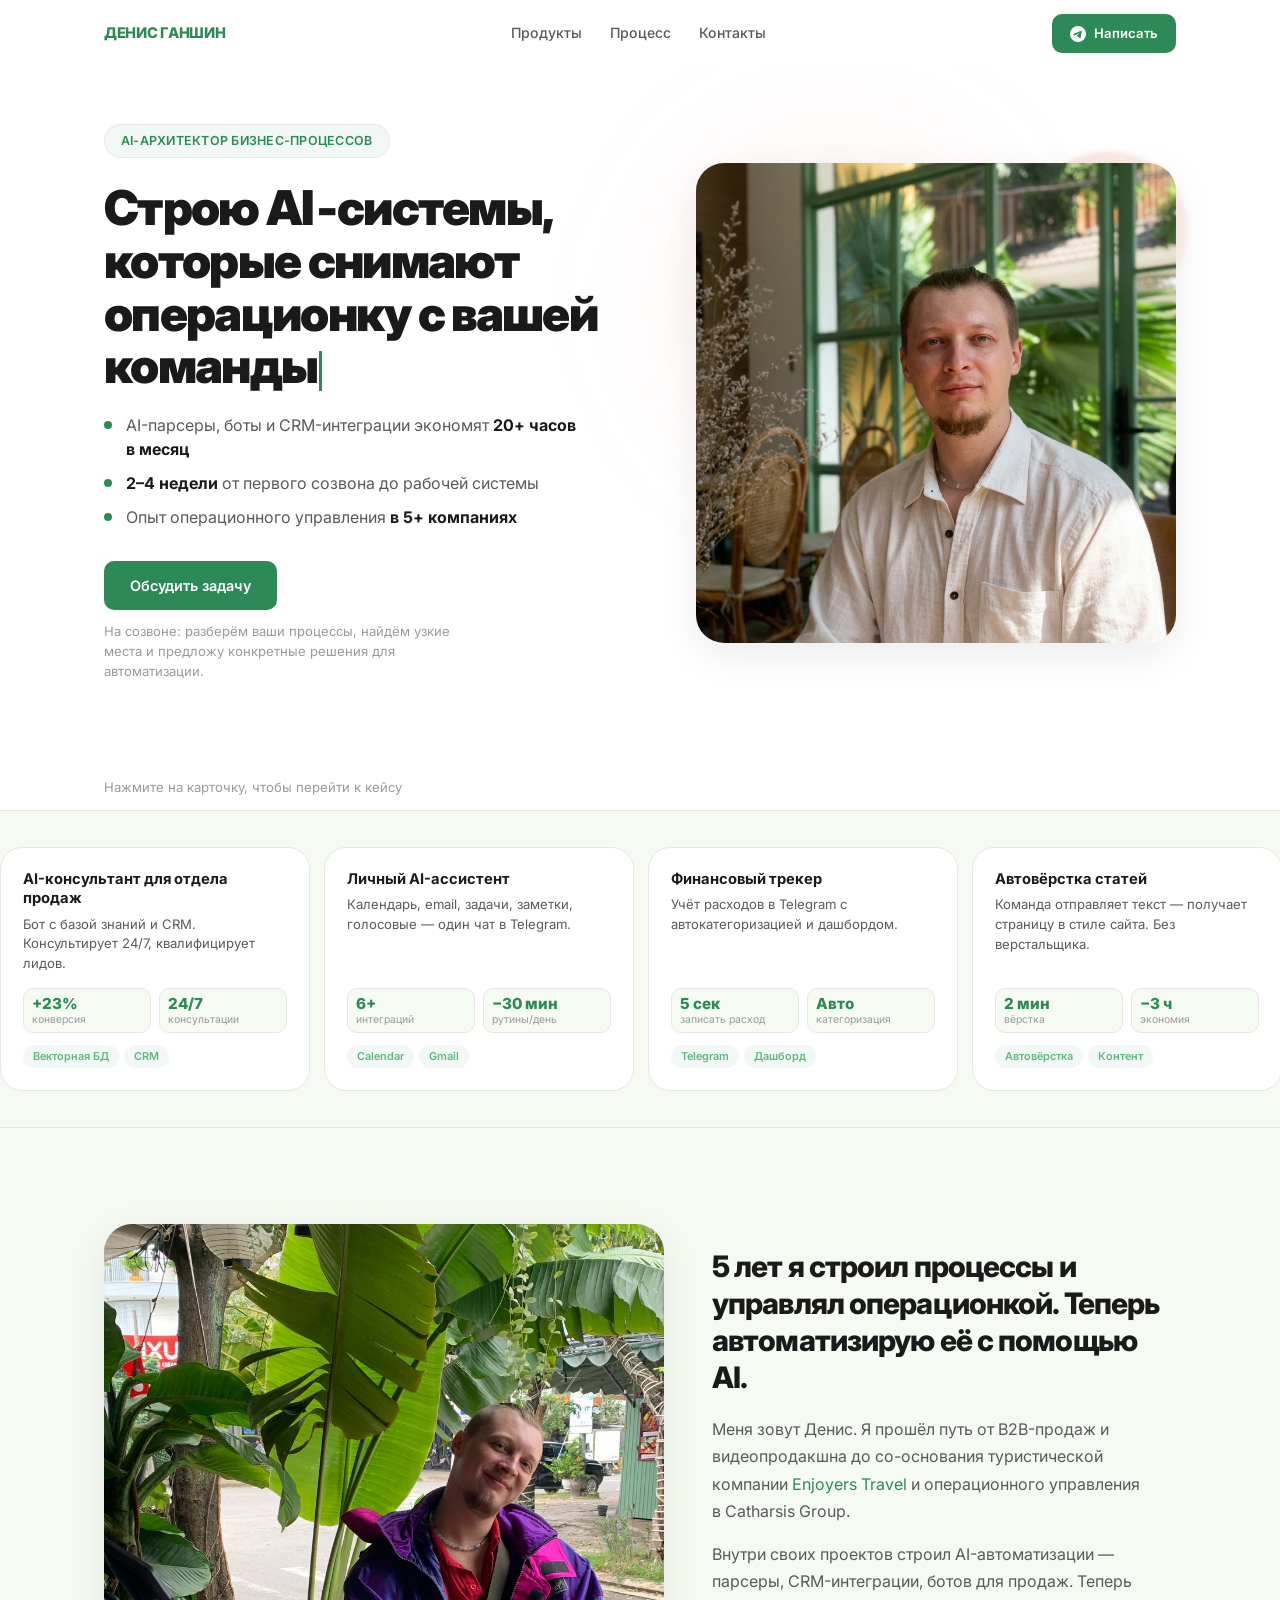
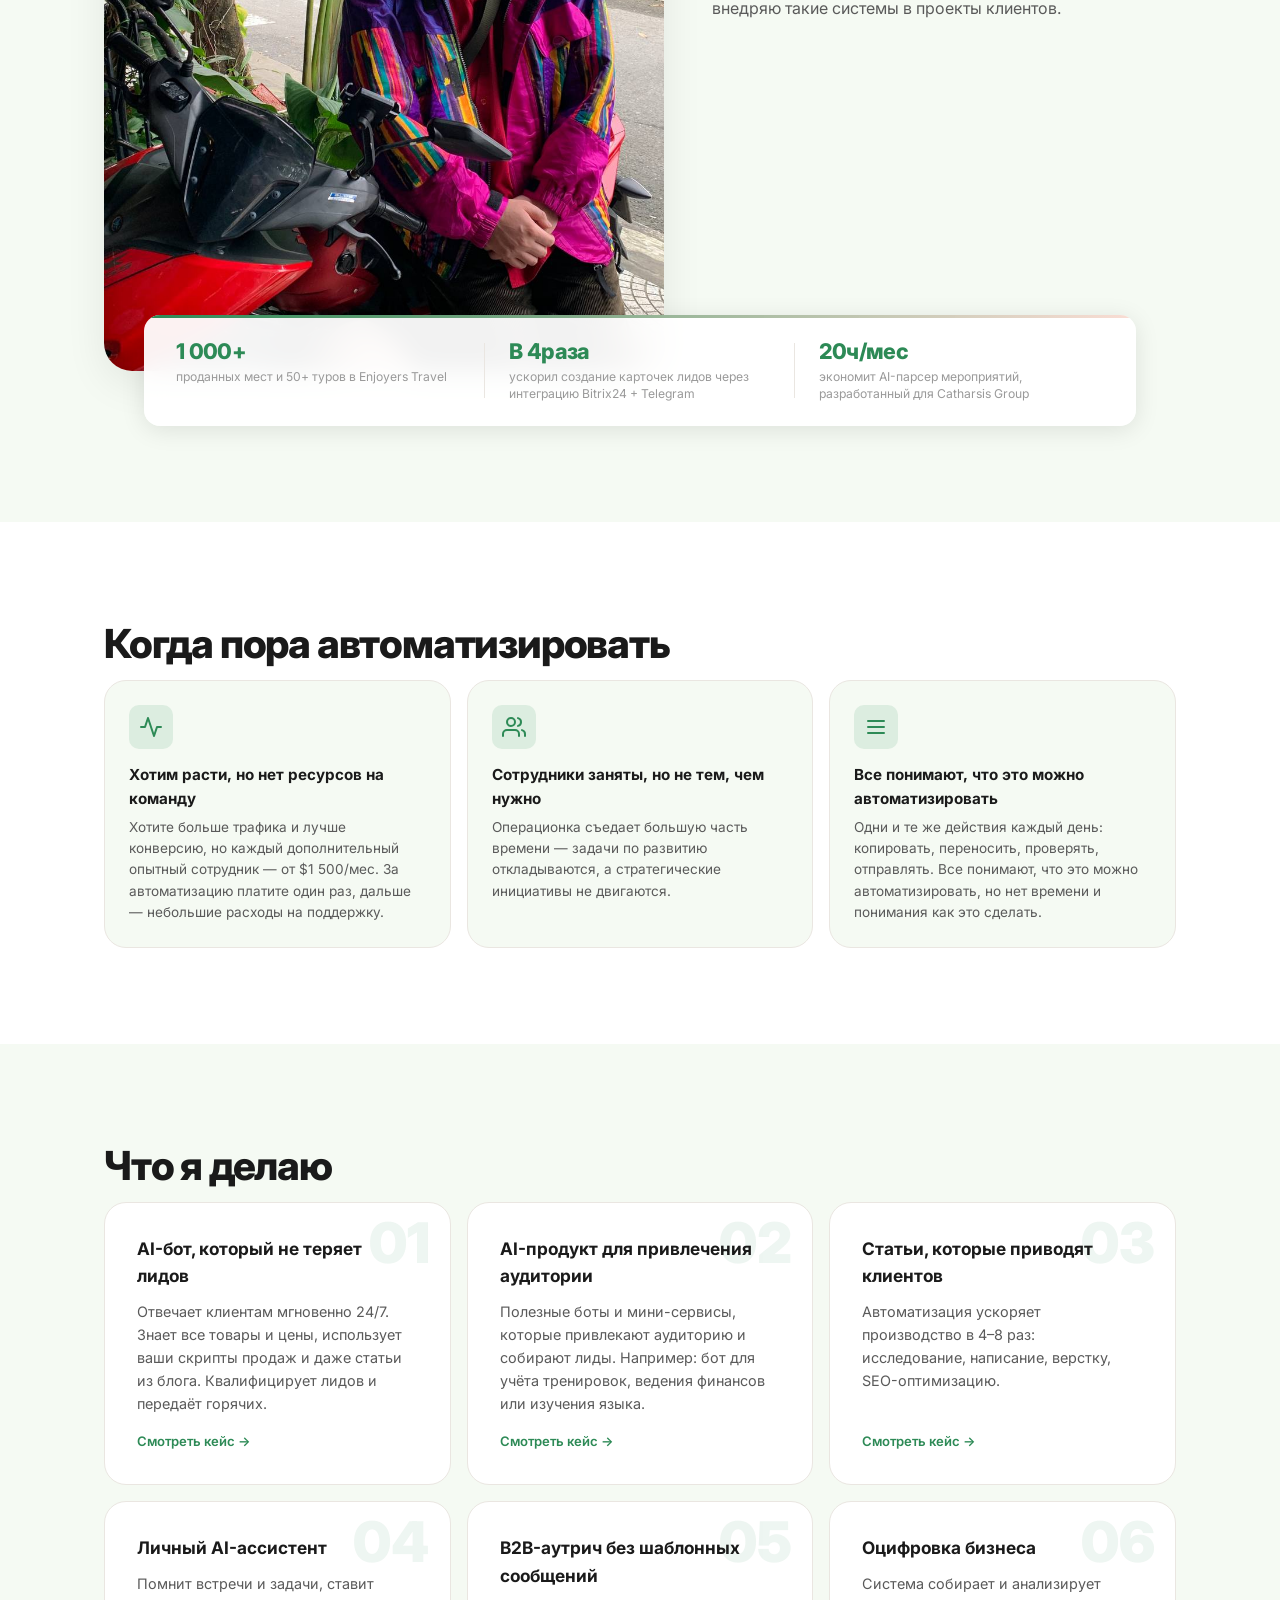
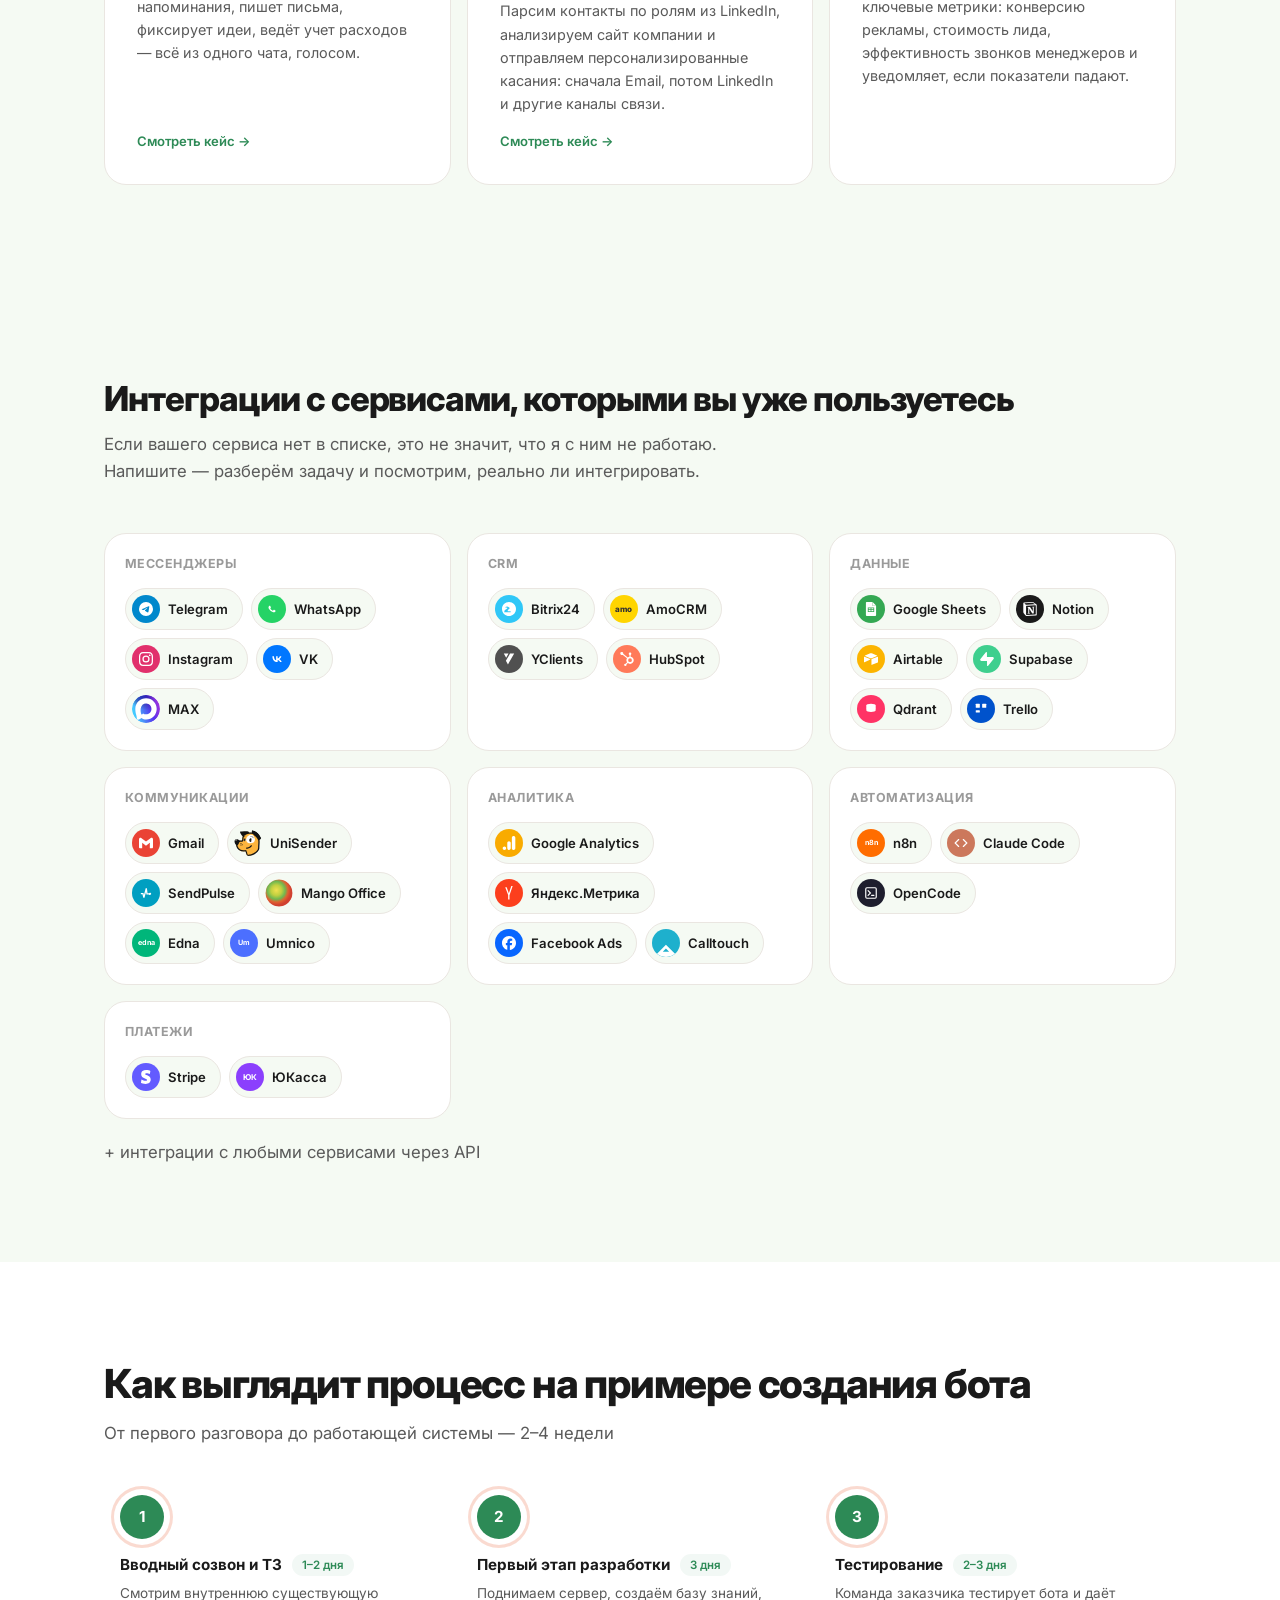
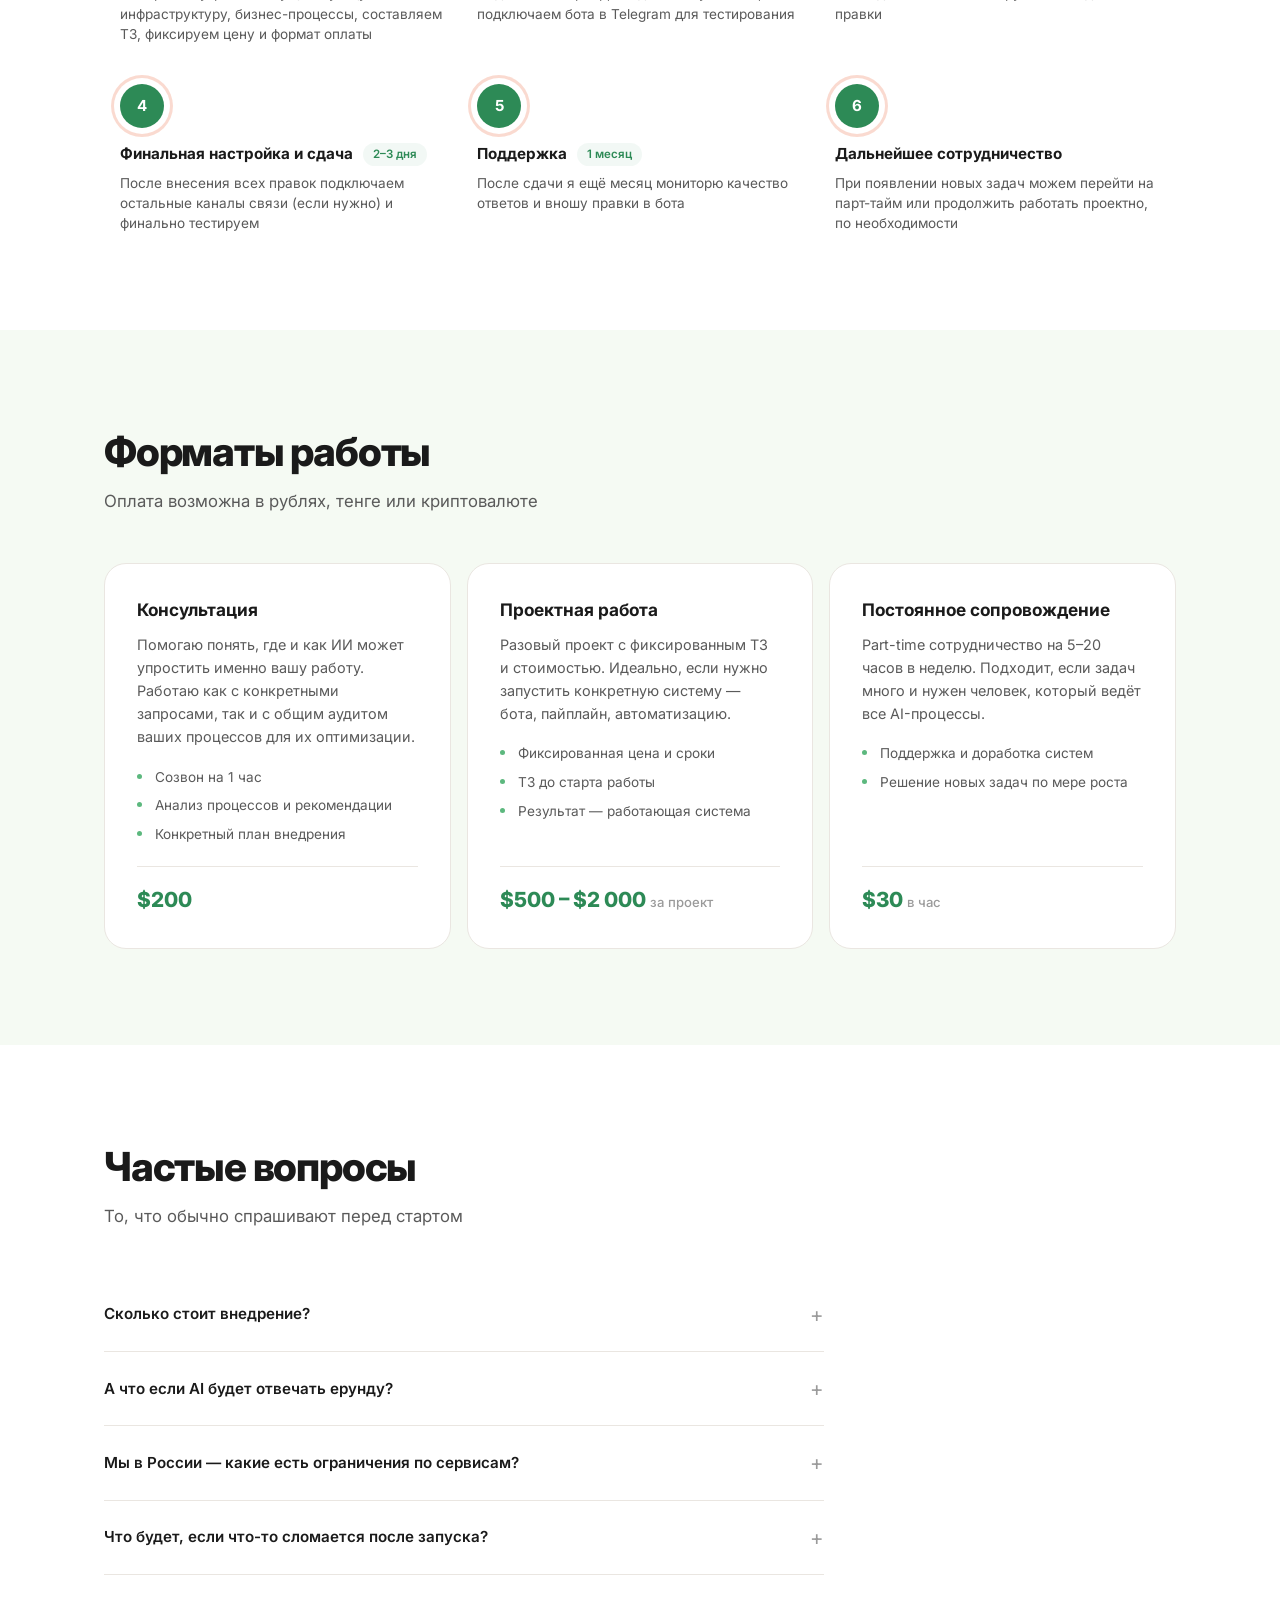
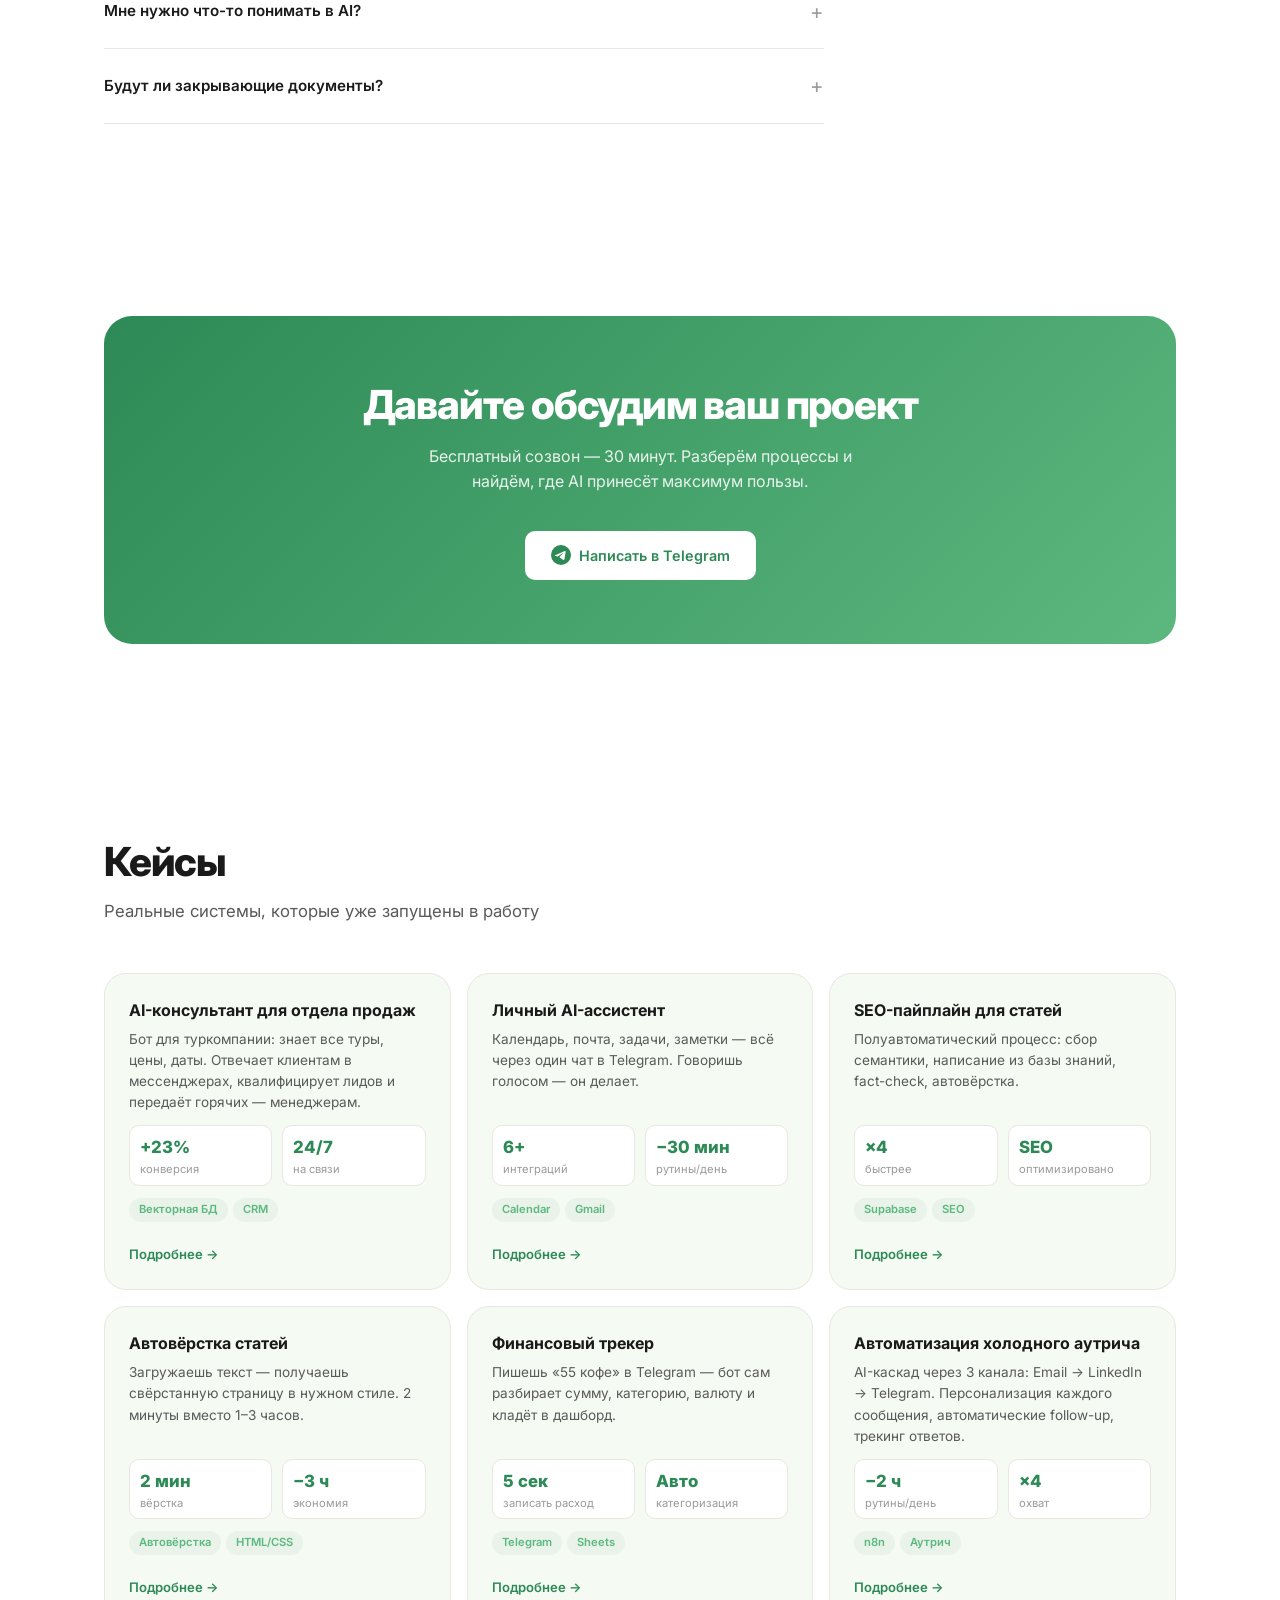
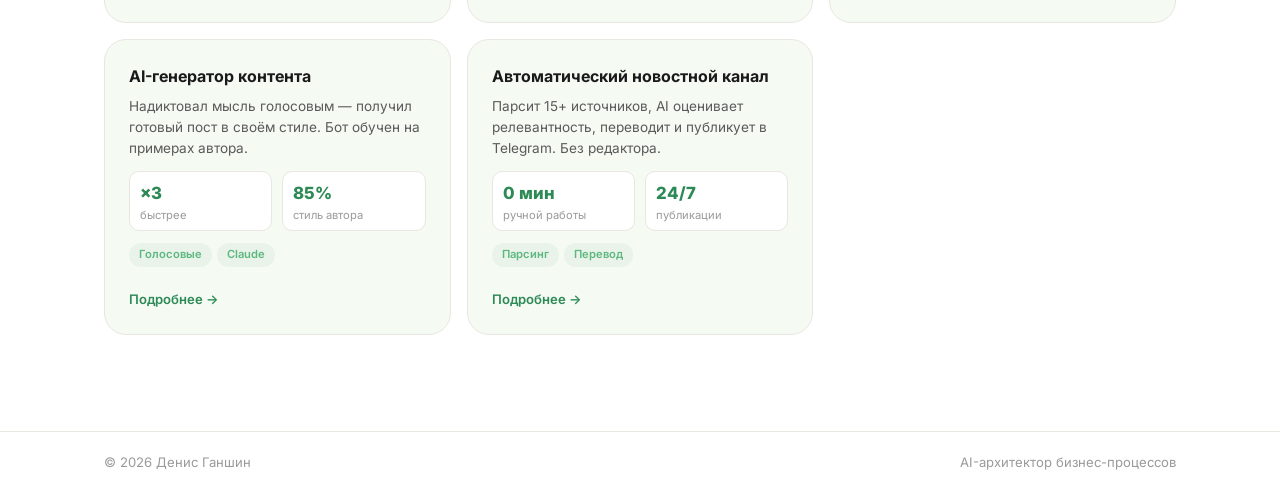
==== index.html @ dda6acea "Add files via upload" ====
<!DOCTYPE html>
<html lang="ru">
<head>
  <meta charset="UTF-8">
  <meta name="viewport" content="width=device-width, initial-scale=1.0">
  <title>Денис Ганшин — AI-архитектор бизнес-процессов</title>
  <meta name="description" content="Автоматизирую операционные процессы с помощью AI: боты, парсеры, CRM-интеграции. Экономлю команде 20+ часов в месяц.">
  <meta property="og:title" content="Денис Ганшин — AI-архитектор бизнес-процессов">
  <meta property="og:description" content="Автоматизирую операционные процессы с помощью AI: боты, парсеры, CRM-интеграции.">
  <meta property="og:type" content="website">
  <meta property="og:locale" content="ru_RU">
  <link rel="preconnect" href="https://fonts.googleapis.com">
  <link rel="preconnect" href="https://fonts.gstatic.com" crossorigin>
  <link href="https://fonts.googleapis.com/css2?family=Inter:wght@400;500;600;700;800;900&display=swap" rel="stylesheet">
  <link rel="stylesheet" href="styles.css">
  <style>
    :root {
      --bg-warm: #f5faf3;
      --accent: #2d8a56;
      --accent-hover: #24704a;
      --accent-soft: #5cb87e;
      --accent-bg: rgba(45, 138, 86, 0.06);
      --accent-bg-strong: rgba(45, 138, 86, 0.12);
      --border-hover: rgba(45, 138, 86, 0.25);
    }
    .btn:hover { box-shadow: 0 6px 24px rgba(45, 138, 86, 0.28); }
    .btn--ghost:hover { border-color: var(--accent); color: var(--accent); background: var(--accent-bg); box-shadow: none; }
    .contacts__card { background: linear-gradient(135deg, #2d8a56, #5cb87e); }
  </style>
</head>
<body>

  <!-- Header -->
  <header class="header" id="header">
    <div class="container header__inner">
      <a href="#" class="header__logo">Денис Ганшин</a>
      <nav class="header__nav" id="nav">
        <a href="#services" class="header__link">Продукты</a>
        <a href="#process" class="header__link">Процесс</a>
        <a href="#contacts" class="header__link">Контакты</a>
      </nav>
      <a href="https://t.me/Vachos" class="btn btn--small header__cta" target="_blank" rel="noopener">
        <svg width="16" height="16" viewBox="0 0 24 24" fill="currentColor"><path d="M11.944 0A12 12 0 0 0 0 12a12 12 0 0 0 12 12 12 12 0 0 0 12-12A12 12 0 0 0 12 0a12 12 0 0 0-.056 0zm4.962 7.224c.1-.002.321.023.465.14a.506.506 0 0 1 .171.325c.016.093.036.306.02.472-.18 1.898-.962 6.502-1.36 8.627-.168.9-.499 1.201-.82 1.23-.696.065-1.225-.46-1.9-.902-1.056-.693-1.653-1.124-2.678-1.8-1.185-.78-.417-1.21.258-1.91.177-.184 3.247-2.977 3.307-3.23.007-.032.014-.15-.056-.212s-.174-.041-.249-.024c-.106.024-1.793 1.14-5.061 3.345-.479.33-.913.49-1.302.48-.428-.008-1.252-.241-1.865-.44-.752-.245-1.349-.374-1.297-.789.027-.216.325-.437.893-.663 3.498-1.524 5.83-2.529 6.998-3.014 3.332-1.386 4.025-1.627 4.476-1.635z"/></svg>
        Написать
      </a>
      <button class="burger" id="burger" aria-label="Открыть меню">
        <span></span><span></span><span></span>
      </button>
    </div>
  </header>

  <main>

    <!-- Hero -->
    <section class="hero" id="hero">
      <div class="container hero__grid">
        <div class="hero__content">
          <div class="hero__badge fade-up">AI-архитектор бизнес-процессов</div>
          <h1 class="hero__title fade-up">Строю AI&#8209;системы, которые снимают операционку с&nbsp;вашей команды</h1>
          <ul class="hero__bullets fade-up">
            <li>AI-парсеры, боты и CRM-интеграции экономят <strong>20+ часов в&nbsp;месяц</strong></li>
            <li><strong>2–4 недели</strong> от первого созвона до рабочей системы</li>
            <li>Опыт операционного управления <strong>в 5+ компаниях</strong></li>
          </ul>
          <div class="hero__actions fade-up">
            <a href="#contacts" class="btn">Обсудить задачу</a>
          </div>
          <p class="hero__call-info fade-up">На созвоне: разберём ваши процессы, найдём узкие места и предложу конкретные решения для автоматизации.</p>
        </div>
        <div class="hero__visual fade-up">
          <div class="hero__blob"></div>
          <div class="hero__photo-wrapper">
            <img src="img/denis/photo-hero.png" alt="Денис Ганшин" width="420" height="420">
            <div class="hero__photo-decor"></div>
          </div>
        </div>
      </div>
    </section>

    <!-- Cases Carousel -->
    <div class="container carousel__hint-wrap">
      <p class="carousel__hint">Нажмите на карточку, чтобы перейти к кейсу</p>
    </div>
    <section class="carousel" id="cases" aria-label="Обзор проектов">
      <div class="carousel__track">
        <div class="carousel__items">
          <a href="cases/sales-bot.html" class="ccard">
            <h3 class="ccard__title">AI-консультант для отдела продаж</h3>
            <p class="ccard__desc">Бот с базой знаний и CRM. Консультирует 24/7, квалифицирует лидов.</p>
            <div class="ccard__metrics"><div class="ccard__metric"><span class="ccard__val">+23%</span><span class="ccard__label">конверсия</span></div><div class="ccard__metric"><span class="ccard__val">24/7</span><span class="ccard__label">консультации</span></div></div>
            <div class="ccard__tags"><span>Векторная БД</span><span>CRM</span></div>
          </a>
          <a href="cases/personal-assistant.html" class="ccard">
            <h3 class="ccard__title">Личный AI-ассистент</h3>
            <p class="ccard__desc">Календарь, email, задачи, заметки, голосовые — один чат в Telegram.</p>
            <div class="ccard__metrics"><div class="ccard__metric"><span class="ccard__val">6+</span><span class="ccard__label">интеграций</span></div><div class="ccard__metric"><span class="ccard__val">−30 мин</span><span class="ccard__label">рутины/день</span></div></div>
            <div class="ccard__tags"><span>Calendar</span><span>Gmail</span></div>
          </a>
          <a href="cases/finance-tracker.html" class="ccard">
            <h3 class="ccard__title">Финансовый трекер</h3>
            <p class="ccard__desc">Учёт расходов в Telegram с автокатегоризацией и дашбордом.</p>
            <div class="ccard__metrics"><div class="ccard__metric"><span class="ccard__val">5 сек</span><span class="ccard__label">записать расход</span></div><div class="ccard__metric"><span class="ccard__val">Авто</span><span class="ccard__label">категоризация</span></div></div>
            <div class="ccard__tags"><span>Telegram</span><span>Дашборд</span></div>
          </a>
          <a href="cases/auto-layout.html" class="ccard">
            <h3 class="ccard__title">Автовёрстка статей</h3>
            <p class="ccard__desc">Команда отправляет текст — получает страницу в стиле сайта. Без верстальщика.</p>
            <div class="ccard__metrics"><div class="ccard__metric"><span class="ccard__val">2 мин</span><span class="ccard__label">вёрстка</span></div><div class="ccard__metric"><span class="ccard__val">−3 ч</span><span class="ccard__label">экономия</span></div></div>
            <div class="ccard__tags"><span>Автовёрстка</span><span>Контент</span></div>
          </a>
          <a href="cases/seo-pipeline.html" class="ccard">
            <h3 class="ccard__title">SEO-пайплайн для статей</h3>
            <p class="ccard__desc">Полуавтоматический пайплайн: анализ выдачи, ТЗ, генерация из базы знаний.</p>
            <div class="ccard__metrics"><div class="ccard__metric"><span class="ccard__val">×4</span><span class="ccard__label">скорость</span></div><div class="ccard__metric"><span class="ccard__val">SEO</span><span class="ccard__label">в топ выдачи</span></div></div>
            <div class="ccard__tags"><span>Supabase</span><span>RAG</span></div>
          </a>
          <a href="cases/cold-outreach.html" class="ccard">
            <h3 class="ccard__title">Автоматизация холодного аутрича</h3>
            <p class="ccard__desc">AI-каскад: Email → LinkedIn → Telegram. Персонализация, follow-up, трекинг — автоматически.</p>
            <div class="ccard__metrics"><div class="ccard__metric"><span class="ccard__val">−2 ч</span><span class="ccard__label">рутины/день</span></div><div class="ccard__metric"><span class="ccard__val">×4</span><span class="ccard__label">охват</span></div></div>
            <div class="ccard__tags"><span>n8n</span><span>Аутрич</span></div>
          </a>
          <a href="cases/content-generator.html" class="ccard">
            <h3 class="ccard__title">AI-генератор контента для соцсетей</h3>
            <p class="ccard__desc">Голосовое сообщение → готовый пост в Telegram в стиле автора.</p>
            <div class="ccard__metrics"><div class="ccard__metric"><span class="ccard__val">×3</span><span class="ccard__label">быстрее</span></div><div class="ccard__metric"><span class="ccard__val">85%</span><span class="ccard__label">стиль автора</span></div></div>
            <div class="ccard__tags"><span>Голосовые</span><span>Claude</span></div>
          </a>
          <a href="cases/news-channel.html" class="ccard">
            <h3 class="ccard__title">Автоматический новостной канал</h3>
            <p class="ccard__desc">Парсинг, оценка релевантности, перевод, автопубликация.</p>
            <div class="ccard__metrics"><div class="ccard__metric"><span class="ccard__val">0 мин</span><span class="ccard__label">ручной работы</span></div><div class="ccard__metric"><span class="ccard__val">24/7</span><span class="ccard__label">публикации</span></div></div>
            <div class="ccard__tags"><span>Перевод</span><span>Авто</span></div>
          </a>
        </div>
        <!-- Duplicate for seamless loop -->
        <div class="carousel__items" aria-hidden="true">
          <a href="cases/sales-bot.html" class="ccard">
            <h3 class="ccard__title">AI-консультант для отдела продаж</h3>
            <p class="ccard__desc">Бот с базой знаний и CRM. Консультирует 24/7, квалифицирует лидов.</p>
            <div class="ccard__metrics"><div class="ccard__metric"><span class="ccard__val">+23%</span><span class="ccard__label">конверсия</span></div><div class="ccard__metric"><span class="ccard__val">24/7</span><span class="ccard__label">консультации</span></div></div>
            <div class="ccard__tags"><span>Векторная БД</span><span>CRM</span></div>
          </a>
          <a href="cases/personal-assistant.html" class="ccard">
            <h3 class="ccard__title">Личный AI-ассистент</h3>
            <p class="ccard__desc">Календарь, email, задачи, заметки, голосовые — один чат в Telegram.</p>
            <div class="ccard__metrics"><div class="ccard__metric"><span class="ccard__val">6+</span><span class="ccard__label">интеграций</span></div><div class="ccard__metric"><span class="ccard__val">−30 мин</span><span class="ccard__label">рутины/день</span></div></div>
            <div class="ccard__tags"><span>Calendar</span><span>Gmail</span></div>
          </a>
          <a href="cases/finance-tracker.html" class="ccard">
            <h3 class="ccard__title">Финансовый трекер</h3>
            <p class="ccard__desc">Учёт расходов в Telegram с автокатегоризацией и дашбордом.</p>
            <div class="ccard__metrics"><div class="ccard__metric"><span class="ccard__val">5 сек</span><span class="ccard__label">записать расход</span></div><div class="ccard__metric"><span class="ccard__val">Авто</span><span class="ccard__label">категоризация</span></div></div>
            <div class="ccard__tags"><span>Telegram</span><span>Дашборд</span></div>
          </a>
          <a href="cases/auto-layout.html" class="ccard">
            <h3 class="ccard__title">Автовёрстка статей</h3>
            <p class="ccard__desc">Команда отправляет текст — получает страницу в стиле сайта. Без верстальщика.</p>
            <div class="ccard__metrics"><div class="ccard__metric"><span class="ccard__val">2 мин</span><span class="ccard__label">вёрстка</span></div><div class="ccard__metric"><span class="ccard__val">−3 ч</span><span class="ccard__label">экономия</span></div></div>
            <div class="ccard__tags"><span>Автовёрстка</span><span>Контент</span></div>
          </a>
          <a href="cases/seo-pipeline.html" class="ccard">
            <h3 class="ccard__title">SEO-пайплайн для статей</h3>
            <p class="ccard__desc">Полуавтоматический пайплайн: анализ выдачи, ТЗ, генерация из базы знаний.</p>
            <div class="ccard__metrics"><div class="ccard__metric"><span class="ccard__val">×4</span><span class="ccard__label">скорость</span></div><div class="ccard__metric"><span class="ccard__val">SEO</span><span class="ccard__label">в топ выдачи</span></div></div>
            <div class="ccard__tags"><span>Supabase</span><span>RAG</span></div>
          </a>
          <a href="cases/cold-outreach.html" class="ccard">
            <h3 class="ccard__title">Автоматизация холодного аутрича</h3>
            <p class="ccard__desc">AI-каскад: Email → LinkedIn → Telegram. Персонализация, follow-up, трекинг — автоматически.</p>
            <div class="ccard__metrics"><div class="ccard__metric"><span class="ccard__val">−2 ч</span><span class="ccard__label">рутины/день</span></div><div class="ccard__metric"><span class="ccard__val">×4</span><span class="ccard__label">охват</span></div></div>
            <div class="ccard__tags"><span>n8n</span><span>Аутрич</span></div>
          </a>
          <a href="cases/content-generator.html" class="ccard">
            <h3 class="ccard__title">AI-генератор контента для соцсетей</h3>
            <p class="ccard__desc">Голосовое сообщение → готовый пост в Telegram в стиле автора.</p>
            <div class="ccard__metrics"><div class="ccard__metric"><span class="ccard__val">×3</span><span class="ccard__label">быстрее</span></div><div class="ccard__metric"><span class="ccard__val">85%</span><span class="ccard__label">стиль автора</span></div></div>
            <div class="ccard__tags"><span>Голосовые</span><span>Claude</span></div>
          </a>
          <a href="cases/news-channel.html" class="ccard">
            <h3 class="ccard__title">Автоматический новостной канал</h3>
            <p class="ccard__desc">Парсинг, оценка релевантности, перевод, автопубликация.</p>
            <div class="ccard__metrics"><div class="ccard__metric"><span class="ccard__val">0 мин</span><span class="ccard__label">ручной работы</span></div><div class="ccard__metric"><span class="ccard__val">24/7</span><span class="ccard__label">публикации</span></div></div>
            <div class="ccard__tags"><span>Перевод</span><span>Авто</span></div>
          </a>
        </div>
      </div>
    </section>

    <!-- About Me -->
    <section class="about" id="about">
      <div class="container">
        <div class="about__grid fade-up">
          <div class="about__photo">
            <img src="img/denis/photo-about.jpg" alt="Денис Ганшин" width="400" height="400">
          </div>
          <div class="about__text">
            <h2 class="section-title" style="margin-bottom:20px; font-size:1.85rem; line-height:1.25">5 лет я строил процессы и управлял операционкой. Теперь автоматизирую её с&nbsp;помощью AI.</h2>
            <p>Меня зовут Денис. Я прошёл путь от B2B-продаж и видеопродакшна до со-основания туристической компании <a href="https://enjoyers.org/" target="_blank" rel="noopener" style="color:var(--accent)">Enjoyers Travel</a> и операционного управления в&nbsp;Catharsis Group.</p>
            <p>Внутри своих проектов строил AI-автоматизации — парсеры, CRM-интеграции, ботов для продаж. Теперь внедряю такие системы в&nbsp;проекты клиентов.</p>
          </div>
        </div>
        <div class="about__banner fade-up">
          <div class="about__banner-item"><span class="about__banner-num">1 000+</span><span class="about__banner-text">проданных мест и 50+ туров в Enjoyers Travel</span></div>
          <div class="about__banner-item"><span class="about__banner-num">В 4 раза</span><span class="about__banner-text">ускорил создание карточек лидов через интеграцию Bitrix24 + Telegram</span></div>
          <div class="about__banner-item"><span class="about__banner-num">20 ч/мес</span><span class="about__banner-text">экономит AI-парсер мероприятий, разработанный для Catharsis Group</span></div>
        </div>
      </div>
    </section>

    <!-- Problems -->
    <section class="problems" id="problems">
      <div class="container">
        <h2 class="section-title fade-up">Когда пора автоматизировать</h2>
        <div class="problems__grid">
          <div class="card fade-up">
            <div class="card__icon"><svg width="24" height="24" viewBox="0 0 24 24" fill="none" stroke="currentColor" stroke-width="2" stroke-linecap="round" stroke-linejoin="round"><path d="M22 12h-4l-3 9L9 3l-3 9H2"/></svg></div>
            <h3 class="card__title">Хотим расти, но нет ресурсов на команду</h3>
            <p class="card__text">Хотите больше трафика и лучше конверсию, но каждый дополнительный опытный сотрудник — от $1 500/мес. За автоматизацию платите один раз, дальше — небольшие расходы на поддержку.</p>
          </div>
          <div class="card fade-up">
            <div class="card__icon"><svg width="24" height="24" viewBox="0 0 24 24" fill="none" stroke="currentColor" stroke-width="2" stroke-linecap="round" stroke-linejoin="round"><path d="M17 21v-2a4 4 0 0 0-4-4H5a4 4 0 0 0-4 4v2"/><circle cx="9" cy="7" r="4"/><path d="M23 21v-2a4 4 0 0 0-3-3.87"/><path d="M16 3.13a4 4 0 0 1 0 7.75"/></svg></div>
            <h3 class="card__title">Сотрудники заняты, но не тем, чем нужно</h3>
            <p class="card__text">Операционка съедает большую часть времени — задачи по развитию откладываются, а стратегические инициативы не двигаются.</p>
          </div>
          <div class="card fade-up">
            <div class="card__icon"><svg width="24" height="24" viewBox="0 0 24 24" fill="none" stroke="currentColor" stroke-width="2" stroke-linecap="round" stroke-linejoin="round"><path d="M4 12h16M4 6h16M4 18h16"/></svg></div>
            <h3 class="card__title">Все понимают, что это можно автоматизировать</h3>
            <p class="card__text">Одни и те же действия каждый день: копировать, переносить, проверять, отправлять. Все понимают, что это можно автоматизировать, но нет времени и понимания как это сделать.</p>
          </div>
        </div>
      </div>
    </section>

    <!-- Services -->
    <section class="services" id="services">
      <div class="container">
        <h2 class="section-title fade-up">Что я делаю</h2>
        <div class="services__grid">
          <div class="service-card fade-up"><div class="service-card__number">01</div><h3 class="service-card__title">AI-бот, который не теряет лидов</h3><p class="service-card__text">Отвечает клиентам мгновенно 24/7. Знает все товары и цены, использует ваши скрипты продаж и даже статьи из блога. Квалифицирует лидов и передаёт горячих.</p><a href="cases/sales-bot.html" class="service-card__link">Смотреть кейс &rarr;</a></div>
          <div class="service-card fade-up"><div class="service-card__number">02</div><h3 class="service-card__title">AI-продукт для привлечения аудитории</h3><p class="service-card__text">Полезные боты и мини-сервисы, которые привлекают аудиторию и собирают лиды. Например: бот для учёта тренировок, ведения финансов или изучения языка.</p><a href="cases/finance-tracker.html" class="service-card__link">Смотреть кейс &rarr;</a></div>
          <div class="service-card fade-up"><div class="service-card__number">03</div><h3 class="service-card__title">Статьи, которые приводят клиентов</h3><p class="service-card__text">Автоматизация ускоряет производство в&nbsp;4–8&nbsp;раз: исследование, написание, верстку, SEO-оптимизацию.</p><a href="cases/seo-pipeline.html" class="service-card__link">Смотреть кейс &rarr;</a></div>
          <div class="service-card fade-up"><div class="service-card__number">04</div><h3 class="service-card__title">Личный AI-ассистент</h3><p class="service-card__text">Помнит встречи и задачи, ставит напоминания, пишет письма, фиксирует идеи, ведёт учет расходов — всё из одного чата, голосом.</p><a href="cases/personal-assistant.html" class="service-card__link">Смотреть кейс &rarr;</a></div>
          <div class="service-card fade-up"><div class="service-card__number">05</div><h3 class="service-card__title">B2B-аутрич без шаблонных сообщений</h3><p class="service-card__text">Парсим контакты по ролям из LinkedIn, анализируем сайт компании и отправляем персонализированные касания: сначала Email, потом LinkedIn и другие каналы связи.</p><a href="cases/cold-outreach.html" class="service-card__link">Смотреть кейс &rarr;</a></div>
          <div class="service-card fade-up"><div class="service-card__number">06</div><h3 class="service-card__title">Оцифровка бизнеса</h3><p class="service-card__text">Система собирает и анализирует ключевые метрики: конверсию рекламы, стоимость лида, эффективность звонков менеджеров и уведомляет, если показатели падают.</p></div>
        </div>
      </div>
    </section>

    <!-- Tech Stack -->
    <section class="stack" id="stack">
      <div class="container">
        <div class="stack__header fade-up">
          <h2 class="section-title">Интеграции с сервисами, которыми вы уже пользуетесь</h2>
          <p class="section-subtitle">Если вашего сервиса нет в списке, это не значит, что я с ним не работаю. Напишите — разберём задачу и посмотрим, реально ли интегрировать.</p>
        </div>
        <div class="stack__categories">
          <div class="stack__category fade-up">
            <h3 class="stack__cat-title">Мессенджеры</h3>
            <div class="stack__cat-items">
              <div class="stack__chip"><div class="stack__icon" style="background:#0088cc"><svg width="14" height="14" viewBox="0 0 24 24" fill="#fff"><path d="M11.944 0A12 12 0 0 0 0 12a12 12 0 0 0 12 12 12 12 0 0 0 12-12A12 12 0 0 0 12 0a12 12 0 0 0-.056 0zm4.962 7.224c.1-.002.321.023.465.14a.506.506 0 0 1 .171.325c.016.093.036.306.02.472-.18 1.898-.962 6.502-1.36 8.627-.168.9-.499 1.201-.82 1.23-.696.065-1.225-.46-1.9-.902-1.056-.693-1.653-1.124-2.678-1.8-1.185-.78-.417-1.21.258-1.91.177-.184 3.247-2.977 3.307-3.23.007-.032.014-.15-.056-.212s-.174-.041-.249-.024c-.106.024-1.793 1.14-5.061 3.345-.479.33-.913.49-1.302.48-.428-.008-1.252-.241-1.865-.44-.752-.245-1.349-.374-1.297-.789.027-.216.325-.437.893-.663 3.498-1.524 5.83-2.529 6.998-3.014 3.332-1.386 4.025-1.627 4.476-1.635z"/></svg></div><span>Telegram</span></div>
              <div class="stack__chip"><div class="stack__icon" style="background:#25d366"><svg width="14" height="14" viewBox="0 0 24 24" fill="#fff"><path d="M17.472 14.382c-.297-.149-1.758-.867-2.03-.967-.273-.099-.471-.148-.67.15-.197.297-.767.966-.94 1.164-.173.199-.347.223-.644.075-.297-.15-1.255-.463-2.39-1.475-.883-.788-1.48-1.761-1.653-2.059-.173-.297-.018-.458.13-.606.134-.133.298-.347.446-.52.149-.174.198-.298.298-.497.099-.198.05-.371-.025-.52-.075-.149-.669-1.612-.916-2.207-.242-.579-.487-.5-.669-.51-.173-.008-.371-.01-.57-.01-.198 0-.52.074-.792.372-.272.297-1.04 1.016-1.04 2.479 0 1.462 1.065 2.875 1.213 3.074.149.198 2.096 3.2 5.077 4.487.709.306 1.262.489 1.694.625.712.227 1.36.195 1.871.118.571-.085 1.758-.719 2.006-1.413.248-.694.248-1.289.173-1.413-.074-.124-.272-.198-.57-.347z"/></svg></div><span>WhatsApp</span></div>
              <div class="stack__chip"><div class="stack__icon" style="background:#e1306c"><svg width="14" height="14" viewBox="0 0 24 24" fill="#fff"><path d="M12 2.163c3.204 0 3.584.012 4.85.07 3.252.148 4.771 1.691 4.919 4.919.058 1.265.069 1.645.069 4.849 0 3.205-.012 3.584-.069 4.849-.149 3.225-1.664 4.771-4.919 4.919-1.266.058-1.644.07-4.85.07-3.204 0-3.584-.012-4.849-.07-3.26-.149-4.771-1.699-4.919-4.92-.058-1.265-.07-1.644-.07-4.849 0-3.204.013-3.583.07-4.849.149-3.227 1.664-4.771 4.919-4.919 1.266-.057 1.645-.069 4.849-.069zM12 0C8.741 0 8.333.014 7.053.072 2.695.272.273 2.69.073 7.052.014 8.333 0 8.741 0 12c0 3.259.014 3.668.072 4.948.2 4.358 2.618 6.78 6.98 6.98C8.333 23.986 8.741 24 12 24c3.259 0 3.668-.014 4.948-.072 4.354-.2 6.782-2.618 6.979-6.98.059-1.28.073-1.689.073-4.948 0-3.259-.014-3.667-.072-4.947-.196-4.354-2.617-6.78-6.979-6.98C15.668.014 15.259 0 12 0zm0 5.838a6.162 6.162 0 100 12.324 6.162 6.162 0 000-12.324zM12 16a4 4 0 110-8 4 4 0 010 8zm6.406-11.845a1.44 1.44 0 100 2.881 1.44 1.44 0 000-2.881z"/></svg></div><span>Instagram</span></div>
              <div class="stack__chip"><div class="stack__icon" style="background:#0077ff"><svg width="14" height="14" viewBox="0 0 24 24" fill="#fff"><path d="M6.79 7.3H4.05c.13 6.24 3.25 9.99 8.72 9.99h.31v-3.57c2.01.2 3.53 1.67 4.14 3.57h2.84c-.78-2.84-2.83-4.41-4.11-5.01 1.28-.74 3.08-2.54 3.51-4.98h-2.58c-.56 1.98-2.22 3.78-3.8 3.95V7.3H10.5v6.92c-1.6-.4-3.62-2.34-3.71-6.92Z"/></svg></div><span>VK</span></div>
              <div class="stack__chip"><div class="stack__icon" style="padding:0;overflow:hidden"><img src="img/icons/max.svg" width="28" height="28" alt="MAX" style="border-radius:50%;display:block"></div><span>MAX</span></div>
            </div>
          </div>
          <div class="stack__category fade-up">
            <h3 class="stack__cat-title">CRM</h3>
            <div class="stack__cat-items">
              <div class="stack__chip"><div class="stack__icon" style="background:#2fc7f7"><svg width="14" height="14" viewBox="0 0 24 24" fill="#fff"><path d="M12 0C5.373 0 0 5.373 0 12s5.373 12 12 12 12-5.373 12-12S18.627 0 12 0zm1.334 9.312c0 3.144-4.32 3.768-3.624 6.576h5.136v1.704H3.696c.456-5.592 5.496-4.992 5.448-7.384 0-.672-.432-.96-1.008-.96-.696 0-1.296.384-1.728.768l-.552-1.608c.648-.456 1.584-.888 2.76-.888 2.4 0 3.576 1.224 3.576 2.928l-.024-.024-.84-.048.012.048v-.112zm5.328 8.28h-1.968v-2.712H18.6v-1.224h-1.896v-6.816h-1.176L11.688 13.8v1.08h4.92v2.712h1.968l.024-.048.012.048h.048l.002-.048z"/></svg></div><span>Bitrix24</span></div>
              <div class="stack__chip"><div class="stack__icon" style="background:#ffd500; color:#333; font-size:0.5rem">amo</div><span>AmoCRM</span></div>
              <div class="stack__chip"><div class="stack__icon" style="background:#505050"><svg width="14" height="14" viewBox="0 0 48 48" fill="#fff"><path d="M14.228 19.375L22.238 5.5H6.18zm-.89 10.792L27.578 5.5H41.82l-21.362 37z"/></svg></div><span>YClients</span></div>
              <div class="stack__chip"><div class="stack__icon" style="background:#ff7a59"><svg width="14" height="14" viewBox="0 0 24 24" fill="#fff"><path d="M18.164 7.93V5.084a2.198 2.198 0 001.267-1.978v-.067A2.2 2.2 0 0017.238.845h-.067a2.2 2.2 0 00-2.193 2.193v.067a2.196 2.196 0 001.252 1.973l.013.006v2.852a6.22 6.22 0 00-2.969 1.31l.012-.01-7.828-6.095A2.497 2.497 0 104.3 4.656l-.012.006 7.697 5.991a6.176 6.176 0 00-1.038 3.446c0 1.343.425 2.588 1.147 3.607l-.013-.02-2.342 2.343a1.968 1.968 0 00-.58-.095h-.002a2.033 2.033 0 102.033 2.033 1.978 1.978 0 00-.1-.595l.005.014 2.317-2.317a6.247 6.247 0 104.782-11.134l-.036-.005zm-.964 9.378a3.206 3.206 0 113.215-3.207v.002a3.206 3.206 0 01-3.207 3.207z"/></svg></div><span>HubSpot</span></div>
            </div>
          </div>
          <div class="stack__category fade-up">
            <h3 class="stack__cat-title">Данные</h3>
            <div class="stack__cat-items">
              <div class="stack__chip"><div class="stack__icon" style="background:#34a853"><svg width="14" height="14" viewBox="0 0 24 24" fill="#fff"><path d="M11.318 12.545H7.91v-1.909h3.41v1.91zM14.728 0v6h6l-6-6zm1.363 10.636h-3.41v1.91h3.41v-1.91zm0 3.273h-3.41v1.91h3.41v-1.91zM20.727 6.5v15.864c0 .904-.732 1.636-1.636 1.636H4.909a1.636 1.636 0 0 1-1.636-1.636V1.636C3.273.732 4.005 0 4.909 0h9.318v6.5h6.5zm-3.273 2.773H6.545v7.909h10.91v-7.91zm-6.136 4.636H7.91v1.91h3.41v-1.91z"/></svg></div><span>Google Sheets</span></div>
              <div class="stack__chip"><div class="stack__icon" style="background:#1a1a1a"><svg width="14" height="14" viewBox="0 0 24 24" fill="#fff"><path d="M4.459 4.208c.746.606 1.026.56 2.428.466l13.215-.793c.28 0 .047-.28-.046-.326L17.86 1.968c-.42-.326-.981-.7-2.055-.607L3.01 2.295c-.466.046-.56.28-.374.466zm.793 3.08v13.904c0 .747.373 1.027 1.214.98l14.523-.84c.841-.046.935-.56.935-1.167V6.354c0-.606-.233-.933-.748-.887l-15.177.887c-.56.047-.747.327-.747.933zm14.337.745c.093.42 0 .84-.42.888l-.7.14v10.264c-.608.327-1.168.514-1.635.514-.748 0-.935-.234-1.495-.933l-4.577-7.186v6.952L12.21 19s0 .84-1.168.84l-3.222.186c-.093-.186 0-.653.327-.746l.84-.233V9.854L7.822 9.76c-.094-.42.14-1.026.793-1.073l3.456-.233 4.764 7.279v-6.44l-1.215-.139c-.093-.514.28-.887.747-.933zM1.936 1.035l13.31-.98c1.634-.14 2.055-.047 3.082.7l4.249 2.986c.7.513.934.653.934 1.213v16.378c0 1.026-.373 1.634-1.68 1.726l-15.458.934c-.98.047-1.448-.093-1.962-.747l-3.129-4.06c-.56-.747-.793-1.306-.793-1.96V2.667c0-.839.374-1.54 1.447-1.632"/></svg></div><span>Notion</span></div>
              <div class="stack__chip"><div class="stack__icon" style="background:#fcb400"><svg width="14" height="14" viewBox="0 0 24 24" fill="#fff"><path d="M11.992 1.966c-.434 0-.87.086-1.28.257L1.779 5.917c-.503.208-.49.908.012 1.116l8.982 3.558a3.266 3.266 0 0 0 2.454 0l8.982-3.558c.503-.196.503-.908.012-1.116l-8.957-3.694a3.255 3.255 0 0 0-1.272-.257zM23.4 8.056a.589.589 0 0 0-.222.045l-10.012 3.877a.612.612 0 0 0-.38.564v8.896a.6.6 0 0 0 .821.552L23.62 18.1a.583.583 0 0 0 .38-.551V8.653a.6.6 0 0 0-.6-.596zM.676 8.095a.644.644 0 0 0-.48.19C.086 8.396 0 8.53 0 8.69v8.355c0 .442.515.737.908.54l6.27-3.006.307-.147 2.969-1.436c.466-.22.43-.908-.061-1.092L.883 8.138a.57.57 0 0 0-.207-.044z"/></svg></div><span>Airtable</span></div>
              <div class="stack__chip"><div class="stack__icon" style="background:#3ecf8e"><svg width="14" height="14" viewBox="0 0 24 24" fill="#fff"><path d="M11.9 1.036c-.015-.986-1.26-1.41-1.874-.637L.764 12.05C-.33 13.427.65 15.455 2.409 15.455h9.579l.113 7.51c.014.985 1.259 1.408 1.873.636l9.262-11.653c1.093-1.375.113-3.403-1.645-3.403h-9.642z"/></svg></div><span>Supabase</span></div>
              <div class="stack__chip"><div class="stack__icon" style="background:#ff3365"><svg width="14" height="14" viewBox="0 0 24 24" fill="#fff"><ellipse cx="12" cy="6" rx="8" ry="3"/><path d="M4 6v4c0 1.657 3.582 3 8 3s8-1.343 8-3V6"/><path d="M4 10v4c0 1.657 3.582 3 8 3s8-1.343 8-3v-4"/></svg></div><span>Qdrant</span></div>
              <div class="stack__chip"><div class="stack__icon" style="background:#0052cc"><svg width="14" height="14" viewBox="0 0 24 24" fill="#fff"><rect x="3" y="3" width="7" height="7" rx="1"/><rect x="14" y="3" width="7" height="7" rx="1"/><rect x="3" y="14" width="7" height="4" rx="1"/></svg></div><span>Trello</span></div>
            </div>
          </div>
          <div class="stack__category fade-up">
            <h3 class="stack__cat-title">Коммуникации</h3>
            <div class="stack__cat-items">
              <div class="stack__chip"><div class="stack__icon" style="background:#ea4335"><svg width="14" height="14" viewBox="0 0 24 24" fill="#fff"><path d="M24 5.457v13.909c0 .904-.732 1.636-1.636 1.636h-3.819V11.73L12 16.64l-6.545-4.91v9.273H1.636A1.636 1.636 0 0 1 0 19.366V5.457c0-2.023 2.309-3.178 3.927-1.964L5.455 4.64 12 9.548l6.545-4.91 1.528-1.145C21.69 2.28 24 3.434 24 5.457z"/></svg></div><span>Gmail</span></div>
              <div class="stack__chip"><div class="stack__icon" style="padding:0;overflow:hidden"><img src="img/icons/unisender.svg" width="28" height="28" alt="UniSender" style="border-radius:50%;display:block;object-fit:cover"></div><span>UniSender</span></div>
              <div class="stack__chip"><div class="stack__icon" style="background:#009fc1"><svg width="14" height="14" viewBox="29.5 29.5 300 300" fill="#fff"><path d="M147.3,280h-25.9l-18.3-75.1H68.5v-24.2h57.1l9.5,39.8L172.6,79h26.7l13,106.6h29.1c4.4-8,13-13.4,23-13.4c14.4,0,26,11.3,26,25.4c0,14-11.7,25.4-26,25.4c-10,0-18.4-5.4-23-13.4h-52.8l-7.8-53.8L147.3,280z"/></svg></div><span>SendPulse</span></div>
              <div class="stack__chip"><div class="stack__icon" style="padding:0;overflow:hidden"><img src="img/icons/mango-office.svg" width="28" height="28" alt="Mango Office" style="border-radius:50%;display:block"></div><span>Mango Office</span></div>
              <div class="stack__chip"><div class="stack__icon" style="background:#00b67a;font-size:0.45rem;font-weight:700;color:#fff">edna</div><span>Edna</span></div>
              <div class="stack__chip"><div class="stack__icon" style="background:#4c6fff;font-size:0.45rem;font-weight:700;color:#fff">Um</div><span>Umnico</span></div>
            </div>
          </div>
          <div class="stack__category fade-up">
            <h3 class="stack__cat-title">Аналитика</h3>
            <div class="stack__cat-items">
              <div class="stack__chip"><div class="stack__icon" style="background:#f9ab00"><svg width="14" height="14" viewBox="0 0 24 24" fill="#fff"><path d="M22.84 2.9982v17.9987c.0086 1.6473-1.3197 2.9897-2.967 2.9984a2.9808 2.9808 0 01-.3677-.0208c-1.528-.226-2.6477-1.5558-2.6105-3.1V3.1204c-.0369-1.5458 1.0856-2.8762 2.6157-3.1 1.6361-.1915 3.1178.9796 3.3093 2.6158.014.1201.0208.241.0202.3619zM4.1326 18.0548c-1.6417 0-2.9726 1.331-2.9726 2.9726C1.16 22.6691 2.4909 24 4.1326 24s2.9726-1.3309 2.9726-2.9726-1.331-2.9726-2.9726-2.9726zm7.8728-9.0098c-.0171 0-.0342 0-.0513.0003-1.6495.0904-2.9293 1.474-2.891 3.1256v7.9846c0 2.167.9535 3.4825 2.3505 3.763 1.6118.3266 3.1832-.7152 3.5098-2.327.04-.1974.06-.3983.0593-.5998v-8.9585c.003-1.6474-1.33-2.9852-2.9773-2.9882z"/></svg></div><span>Google Analytics</span></div>
              <div class="stack__chip"><div class="stack__icon" style="background:#fc3f1d"><svg width="14" height="14" viewBox="0 0 14 26" fill="#fff"><path d="M7.93 25.01v-8.02L13.82 0h-2.5l-4.6 13.57L2.73 2.35H0L5.42 16.9v8.11z"/></svg></div><span>Яндекс.Метрика</span></div>
              <div class="stack__chip"><div class="stack__icon" style="background:#0866ff"><svg width="14" height="14" viewBox="0 0 24 24" fill="#fff"><path d="M9.101 23.691v-7.98H6.627v-3.667h2.474v-1.58c0-4.085 1.848-5.978 5.858-5.978.401 0 .955.042 1.468.103a8.68 8.68 0 0 1 1.141.195v3.325a8.623 8.623 0 0 0-.653-.036 26.805 26.805 0 0 0-.733-.009c-.707 0-1.259.096-1.675.309a1.686 1.686 0 0 0-.679.622c-.258.42-.374.995-.374 1.752v1.297h3.919l-.386 2.103-.287 1.564h-3.246v8.245C19.396 23.238 24 18.179 24 12.044c0-6.627-5.373-12-12-12s-12 5.373-12 12c0 5.628 3.874 10.35 9.101 11.647Z"/></svg></div><span>Facebook Ads</span></div>
              <div class="stack__chip"><div class="stack__icon" style="padding:0;overflow:hidden;background:#1eb0cd"><img src="img/icons/calltouch.svg" width="28" height="28" alt="Calltouch" style="border-radius:50%;display:block"></div><span>Calltouch</span></div>
            </div>
          </div>
          <div class="stack__category fade-up">
            <h3 class="stack__cat-title">Автоматизация</h3>
            <div class="stack__cat-items">
              <div class="stack__chip"><div class="stack__icon" style="background:#ff6d00;font-size:0.45rem;font-weight:700;color:#fff;letter-spacing:-.3px">n8n</div><span>n8n</span></div>
              <div class="stack__chip"><div class="stack__icon" style="background:#cc785c"><svg width="14" height="14" viewBox="0 0 24 24" fill="none" stroke="#fff" stroke-width="2" stroke-linecap="round"><polyline points="16 18 22 12 16 6"/><polyline points="8 6 2 12 8 18"/></svg></div><span>Claude Code</span></div>
              <div class="stack__chip"><div class="stack__icon" style="background:#1e1e2e"><svg width="14" height="14" viewBox="0 0 24 24" fill="none" stroke="#fff" stroke-width="2" stroke-linecap="round"><rect x="3" y="3" width="18" height="18" rx="2"/><path d="M7 8l4 4-4 4"/><line x1="13" y1="16" x2="17" y2="16"/></svg></div><span>OpenCode</span></div>
            </div>
          </div>
          <div class="stack__category fade-up">
            <h3 class="stack__cat-title">Платежи</h3>
            <div class="stack__cat-items">
              <div class="stack__chip"><div class="stack__icon" style="background:#635bff"><svg width="14" height="14" viewBox="0 0 24 24" fill="#fff"><path d="M13.976 9.15c-2.172-.806-3.356-1.426-3.356-2.409 0-.831.683-1.305 1.901-1.305 2.227 0 4.515.858 6.09 1.631l.89-5.494C18.252.975 15.697 0 12.165 0 9.667 0 7.589.654 6.104 1.872 4.56 3.147 3.757 4.992 3.757 7.218c0 4.039 2.467 5.76 6.476 7.219 2.585.92 3.445 1.574 3.445 2.583 0 .98-.84 1.545-2.354 1.545-1.875 0-4.965-.921-7.076-2.19l-.893 5.575C4.746 22.87 7.772 24 11.342 24c2.627 0 4.753-.678 6.266-1.961 1.612-1.356 2.457-3.314 2.457-5.672 0-4.137-2.516-5.822-6.089-7.217z"/></svg></div><span>Stripe</span></div>
              <div class="stack__chip"><div class="stack__icon" style="background:#8b3ffd;font-size:0.5rem;font-weight:700;color:#fff;letter-spacing:-.3px">ЮК</div><span>ЮКасса</span></div>
            </div>
          </div>
        </div>
        <p class="section-subtitle fade-up" style="margin-top:20px; margin-bottom:0;">+ интеграции с любыми сервисами через API</p>
      </div>
    </section>

    <!-- Process -->
    <section class="process" id="process">
      <div class="container">
        <h2 class="section-title fade-up">Как выглядит процесс на примере создания бота</h2>
        <p class="section-subtitle fade-up">От первого разговора до работающей системы — 2–4&nbsp;недели</p>
        <div class="process__snake">
          <!-- Row 1: 0 → 1 → 2 -->
          <div class="process__row process__row--top">
            <div class="tstep fade-up">
              <div class="tstep__marker"><span class="tstep__num">1</span></div>
              <div class="tstep__content">
                <div class="tstep__head"><h3 class="tstep__title">Вводный созвон и ТЗ</h3><span class="tstep__days">1–2 дня</span></div>
                <p class="tstep__text">Смотрим внутреннюю существующую инфраструктуру, бизнес-процессы, составляем ТЗ, фиксируем цену и формат оплаты</p>
              </div>
            </div>
            <div class="tstep fade-up">
              <div class="tstep__marker"><span class="tstep__num">2</span></div>
              <div class="tstep__content">
                <div class="tstep__head"><h3 class="tstep__title">Первый этап разработки</h3><span class="tstep__days">3 дня</span></div>
                <p class="tstep__text">Поднимаем сервер, создаём базу знаний, подключаем бота в Telegram для тестирования</p>
              </div>
            </div>
            <div class="tstep fade-up">
              <div class="tstep__marker"><span class="tstep__num">3</span></div>
              <div class="tstep__content">
                <div class="tstep__head"><h3 class="tstep__title">Тестирование</h3><span class="tstep__days">2–3 дня</span></div>
                <p class="tstep__text">Команда заказчика тестирует бота и даёт правки</p>
              </div>
            </div>
          </div>
          <!-- Row 2: 4 → 5 → 6 -->
          <div class="process__row process__row--bottom">
            <div class="tstep fade-up">
              <div class="tstep__marker"><span class="tstep__num">4</span></div>
              <div class="tstep__content">
                <div class="tstep__head"><h3 class="tstep__title">Финальная настройка и сдача</h3><span class="tstep__days">2–3 дня</span></div>
                <p class="tstep__text">После внесения всех правок подключаем остальные каналы связи (если нужно) и финально тестируем</p>
              </div>
            </div>
            <div class="tstep fade-up">
              <div class="tstep__marker"><span class="tstep__num">5</span></div>
              <div class="tstep__content">
                <div class="tstep__head"><h3 class="tstep__title">Поддержка</h3><span class="tstep__days">1 месяц</span></div>
                <p class="tstep__text">После сдачи я ещё месяц мониторю качество ответов и вношу правки в бота</p>
              </div>
            </div>
            <div class="tstep fade-up">
              <div class="tstep__marker"><span class="tstep__num">6</span></div>
              <div class="tstep__content">
                <h3 class="tstep__title">Дальнейшее сотрудничество</h3>
                <p class="tstep__text">При появлении новых задач можем перейти на парт-тайм или продолжить работать проектно, по необходимости</p>
              </div>
            </div>
          </div>
        </div>
      </div>
    </section>

    <!-- Work Formats -->
    <section class="formats" id="formats">
      <div class="container">
        <h2 class="section-title fade-up">Форматы работы</h2>
        <p class="section-subtitle fade-up">Оплата возможна в рублях, тенге или криптовалюте</p>
        <div class="formats__grid">
          <div class="format-card fade-up">
            <h3 class="format-card__title">Консультация</h3>
            <p class="format-card__text">Помогаю понять, где и как ИИ может упростить именно вашу работу. Работаю как с конкретными запросами, так и с общим аудитом ваших процессов для их оптимизации.</p>
            <ul class="format-card__list">
              <li>Созвон на 1 час</li>
              <li>Анализ процессов и рекомендации</li>
              <li>Конкретный план внедрения</li>
            </ul>
            <div class="format-card__price">$200</div>
          </div>
          <div class="format-card fade-up">
            <h3 class="format-card__title">Проектная работа</h3>
            <p class="format-card__text">Разовый проект с фиксированным ТЗ и стоимостью. Идеально, если нужно запустить конкретную систему — бота, пайплайн, автоматизацию.</p>
            <ul class="format-card__list">
              <li>Фиксированная цена и сроки</li>
              <li>ТЗ до старта работы</li>
              <li>Результат — работающая система</li>
            </ul>
            <div class="format-card__price">$500 – $2 000 <span>за проект</span></div>
          </div>
          <div class="format-card fade-up">
            <h3 class="format-card__title">Постоянное сопровождение</h3>
            <p class="format-card__text">Part-time сотрудничество на 5–20 часов в неделю. Подходит, если задач много и нужен человек, который ведёт все AI-процессы.</p>
            <ul class="format-card__list">
              <li>Поддержка и доработка систем</li>
              <li>Решение новых задач по мере роста</li>
            </ul>
            <div class="format-card__price">$30 <span>в час</span></div>
          </div>
        </div>
      </div>
    </section>

    <!-- FAQ -->
    <section class="faq" id="faq">
      <div class="container">
        <h2 class="section-title fade-up">Частые вопросы</h2>
        <p class="section-subtitle fade-up">То, что обычно спрашивают перед стартом</p>
        <div class="faq__list">
          <details class="faq__item fade-up">
            <summary class="faq__question">Сколько стоит внедрение?</summary>
            <div class="faq__answer">Зависит от сложности. Простой бот-консультант — от $500. API-интеграции сервисов между собой (CRM с мессенджерами, построение баз данных, подключение аналитики) — от $2 000. Точную цену фиксируем после первого созвона и составления ТЗ, до начала работы вы знаете финальную сумму.</div>
          </details>
          <details class="faq__item fade-up">
            <summary class="faq__question">А что если AI будет отвечать ерунду?</summary>
            <div class="faq__answer">Языковые модели действительно склонны к галлюцинациям. Именно поэтому мы уделяем особое внимание тестированию: проверяем ответы на реальных сценариях, настраиваем промпты и базу знаний так, чтобы вероятность некорректного ответа сводилась к минимуму. Если вопрос выходит за рамки базы знаний, бот честно скажет, что не знает, и переведёт на менеджера.</div>
          </details>
          <details class="faq__item fade-up">
            <summary class="faq__question">Мы в России — какие есть ограничения по сервисам?</summary>
            <div class="faq__answer">Работаю с сервисами, доступными в РФ. При необходимости данные могут храниться на российских серверах — обсудим конфигурацию под ваш случай.</div>
          </details>
          <details class="faq__item fade-up">
            <summary class="faq__question">Что будет, если что-то сломается после запуска?</summary>
            <div class="faq__answer">После запуска я обучаю вашу команду работе с системой — обычно этого достаточно. В стоимость разработки включена поддержка в течение первого месяца эксплуатации: если что-то не соответствует ТЗ — разберусь и починю. Если нужна новая функциональность или регулярные доработки, можем работать в формате постоянного сопровождения.</div>
          </details>
          <details class="faq__item fade-up">
            <summary class="faq__question">Мне нужно что-то понимать в AI?</summary>
            <div class="faq__answer">Не обязательно. Достаточно рассказать, как устроены ваши процессы и что хочется улучшить. Техническую часть — от выбора инструментов до настройки — беру на себя.</div>
          </details>
          <details class="faq__item fade-up">
            <summary class="faq__question">Будут ли закрывающие документы?</summary>
            <div class="faq__answer">Напишите, для какой юрисдикции вам нужны закрывающие документы, и я отвечу, смогу ли их предоставить.</div>
          </details>
        </div>
      </div>
    </section>

    <!-- CTA + Contacts -->
    <section class="contacts" id="contacts">
      <div class="container">
        <div class="contacts__card fade-up">
          <h2 class="contacts__title">Давайте обсудим ваш проект</h2>
          <p class="contacts__subtitle">Бесплатный созвон — 30 минут. Разберём процессы и найдём, где AI принесёт максимум пользы.</p>
          <div class="contacts__buttons">
            <a href="https://t.me/Vachos" class="btn btn--white" target="_blank" rel="noopener"><svg width="20" height="20" viewBox="0 0 24 24" fill="currentColor"><path d="M11.944 0A12 12 0 0 0 0 12a12 12 0 0 0 12 12 12 12 0 0 0 12-12A12 12 0 0 0 12 0a12 12 0 0 0-.056 0zm4.962 7.224c.1-.002.321.023.465.14a.506.506 0 0 1 .171.325c.016.093.036.306.02.472-.18 1.898-.962 6.502-1.36 8.627-.168.9-.499 1.201-.82 1.23-.696.065-1.225-.46-1.9-.902-1.056-.693-1.653-1.124-2.678-1.8-1.185-.78-.417-1.21.258-1.91.177-.184 3.247-2.977 3.307-3.23.007-.032.014-.15-.056-.212s-.174-.041-.249-.024c-.106.024-1.793 1.14-5.061 3.345-.479.33-.913.49-1.302.48-.428-.008-1.252-.241-1.865-.44-.752-.245-1.349-.374-1.297-.789.027-.216.325-.437.893-.663 3.498-1.524 5.83-2.529 6.998-3.014 3.332-1.386 4.025-1.627 4.476-1.635z"/></svg> Написать в Telegram</a>
          </div>
        </div>
      </div>
    </section>

    <!-- Cases Bento Grid -->
    <section class="cases" id="portfolio">
      <div class="container">
        <h2 class="section-title fade-up">Кейсы</h2>
        <p class="section-subtitle fade-up">Реальные системы, которые уже запущены в работу</p>
        <div class="cases__bento">

          <div class="case-card fade-up">
            <h3 class="case-card__title">AI-консультант для отдела продаж</h3>
            <p class="case-card__desc">Бот для туркомпании: знает все туры, цены, даты. Отвечает клиентам в мессенджерах, квалифицирует лидов и передаёт горячих — менеджерам.</p>
            <div class="case-card__metrics"><div class="metric"><span class="metric__value">+23%</span><span class="metric__label">конверсия</span></div><div class="metric"><span class="metric__value">24/7</span><span class="metric__label">на связи</span></div></div>
            <div class="case-card__tags"><span class="tag">Векторная БД</span><span class="tag">CRM</span></div>
            <a href="cases/sales-bot.html" class="case-card__link">Подробнее &rarr;</a>
          </div>

          <div class="case-card fade-up">
            <h3 class="case-card__title">Личный AI-ассистент</h3>
            <p class="case-card__desc">Календарь, почта, задачи, заметки — всё через один чат в Telegram. Говоришь голосом — он делает.</p>
            <div class="case-card__metrics"><div class="metric"><span class="metric__value">6+</span><span class="metric__label">интеграций</span></div><div class="metric"><span class="metric__value">−30 мин</span><span class="metric__label">рутины/день</span></div></div>
            <div class="case-card__tags"><span class="tag">Calendar</span><span class="tag">Gmail</span></div>
            <a href="cases/personal-assistant.html" class="case-card__link">Подробнее &rarr;</a>
          </div>

          <div class="case-card fade-up">
            <h3 class="case-card__title">SEO-пайплайн для статей</h3>
            <p class="case-card__desc">Полуавтоматический процесс: сбор семантики, написание из базы знаний, fact-check, автовёрстка.</p>
            <div class="case-card__metrics"><div class="metric"><span class="metric__value">×4</span><span class="metric__label">быстрее</span></div><div class="metric"><span class="metric__value">SEO</span><span class="metric__label">оптимизировано</span></div></div>
            <div class="case-card__tags"><span class="tag">Supabase</span><span class="tag">SEO</span></div>
            <a href="cases/seo-pipeline.html" class="case-card__link">Подробнее &rarr;</a>
          </div>

          <div class="case-card fade-up">
            <h3 class="case-card__title">Автовёрстка статей</h3>
            <p class="case-card__desc">Загружаешь текст — получаешь свёрстанную страницу в нужном стиле. 2 минуты вместо 1–3 часов.</p>
            <div class="case-card__metrics"><div class="metric"><span class="metric__value">2 мин</span><span class="metric__label">вёрстка</span></div><div class="metric"><span class="metric__value">−3 ч</span><span class="metric__label">экономия</span></div></div>
            <div class="case-card__tags"><span class="tag">Автовёрстка</span><span class="tag">HTML/CSS</span></div>
            <a href="cases/auto-layout.html" class="case-card__link">Подробнее &rarr;</a>
          </div>

          <div class="case-card fade-up">
            <h3 class="case-card__title">Финансовый трекер</h3>
            <p class="case-card__desc">Пишешь «55 кофе» в Telegram — бот сам разбирает сумму, категорию, валюту и кладёт в дашборд.</p>
            <div class="case-card__metrics"><div class="metric"><span class="metric__value">5 сек</span><span class="metric__label">записать расход</span></div><div class="metric"><span class="metric__value">Авто</span><span class="metric__label">категоризация</span></div></div>
            <div class="case-card__tags"><span class="tag">Telegram</span><span class="tag">Sheets</span></div>
            <a href="cases/finance-tracker.html" class="case-card__link">Подробнее &rarr;</a>
          </div>

          <div class="case-card fade-up">
            <h3 class="case-card__title">Автоматизация холодного аутрича</h3>
            <p class="case-card__desc">AI-каскад через 3 канала: Email → LinkedIn → Telegram. Персонализация каждого сообщения, автоматические follow-up, трекинг&nbsp;ответов.</p>
            <div class="case-card__metrics"><div class="metric"><span class="metric__value">−2 ч</span><span class="metric__label">рутины/день</span></div><div class="metric"><span class="metric__value">×4</span><span class="metric__label">охват</span></div></div>
            <div class="case-card__tags"><span class="tag">n8n</span><span class="tag">Аутрич</span></div>
            <a href="cases/cold-outreach.html" class="case-card__link">Подробнее &rarr;</a>
          </div>

          <div class="case-card fade-up">
            <h3 class="case-card__title">AI-генератор контента</h3>
            <p class="case-card__desc">Надиктовал мысль голосовым — получил готовый пост в своём стиле. Бот обучен на примерах автора.</p>
            <div class="case-card__metrics"><div class="metric"><span class="metric__value">×3</span><span class="metric__label">быстрее</span></div><div class="metric"><span class="metric__value">85%</span><span class="metric__label">стиль автора</span></div></div>
            <div class="case-card__tags"><span class="tag">Голосовые</span><span class="tag">Claude</span></div>
            <a href="cases/content-generator.html" class="case-card__link">Подробнее &rarr;</a>
          </div>

          <div class="case-card fade-up">
            <h3 class="case-card__title">Автоматический новостной канал</h3>
            <p class="case-card__desc">Парсит 15+ источников, AI оценивает релевантность, переводит и публикует в Telegram. Без редактора.</p>
            <div class="case-card__metrics"><div class="metric"><span class="metric__value">0 мин</span><span class="metric__label">ручной работы</span></div><div class="metric"><span class="metric__value">24/7</span><span class="metric__label">публикации</span></div></div>
            <div class="case-card__tags"><span class="tag">Парсинг</span><span class="tag">Перевод</span></div>
            <a href="cases/news-channel.html" class="case-card__link">Подробнее &rarr;</a>
          </div>

        </div>
      </div>
    </section>

  </main>

  <footer class="footer">
    <div class="container footer__inner">
      <span class="footer__copy">&copy; 2026 Денис Ганшин</span>
      <span class="footer__role">AI-архитектор бизнес-процессов</span>
    </div>
  </footer>

  <script src="script.js"></script>

</body>
</html>
---- styles.css ----
/* ===== Custom Properties ===== */
:root {
  --bg-primary: #ffffff;
  --bg-warm: #fdf8f4;
  --text-primary: #1a1a1a;
  --text-secondary: #5a5a5a;
  --text-muted: #9a9a9a;
  --accent: #e8572a;
  --accent-hover: #d44a1f;
  --accent-soft: #f4845f;
  --accent-bg: rgba(232, 87, 42, 0.06);
  --accent-bg-strong: rgba(232, 87, 42, 0.12);
  --border: #eae6e1;
  --border-hover: rgba(232, 87, 42, 0.25);
  --shadow-xs: 0 1px 2px rgba(0,0,0,0.03);
  --shadow-sm: 0 2px 8px rgba(0,0,0,0.04);
  --shadow-md: 0 4px 20px rgba(0,0,0,0.06);
  --shadow-lg: 0 12px 40px rgba(0,0,0,0.08);
  --r-sm: 10px;
  --r-md: 16px;
  --r-lg: 22px;
  --r-xl: 28px;
  --container: 1120px;
  --header-h: 68px;
  --ease: cubic-bezier(0.4, 0, 0.2, 1);
}

/* ===== Reset ===== */
*,*::before,*::after { margin:0; padding:0; box-sizing:border-box; }
html { scroll-behavior:smooth; scroll-padding-top:var(--header-h); }
body {
  font-family:'Inter',-apple-system,BlinkMacSystemFont,sans-serif;
  background:var(--bg-primary); color:var(--text-primary); line-height:1.6;
  -webkit-font-smoothing:antialiased; overflow-x:hidden;
}
a { color:inherit; text-decoration:none; }
ul { list-style:none; }
img { max-width:100%; display:block; }

.container { width:100%; max-width:var(--container); margin:0 auto; padding:0 24px; }

/* ===== Typography ===== */
.section-title { font-size:2.15rem; font-weight:800; letter-spacing:-0.03em; margin-bottom:10px; line-height:1.3; }
.section-subtitle { font-size:1.05rem; color:var(--text-secondary); margin-bottom:48px; max-width:520px; }

/* ===== Buttons ===== */
.btn {
  display:inline-flex; align-items:center; gap:8px;
  padding:13px 26px; background:var(--accent); color:#fff;
  font-family:inherit; font-size:0.9rem; font-weight:600;
  border:none; border-radius:var(--r-sm); cursor:pointer;
  transition:all 0.25s var(--ease); white-space:nowrap;
}
.btn:hover { background:var(--accent-hover); box-shadow:0 6px 24px rgba(232,87,42,0.28); transform:translateY(-1px); }
.btn--small { padding:9px 18px; font-size:0.82rem; }
.btn--ghost { background:transparent; color:var(--text-primary); border:1.5px solid var(--border); }
.btn--ghost:hover { border-color:var(--accent); color:var(--accent); background:var(--accent-bg); box-shadow:none; }
.btn--white { background:#fff; color:var(--accent); }
.btn--white:hover { background:#fff; box-shadow:0 6px 24px rgba(0,0,0,0.15); }
.btn--white-outline { background:transparent; color:#fff; border:1.5px solid rgba(255,255,255,0.4); }
.btn--white-outline:hover { border-color:#fff; background:rgba(255,255,255,0.1); box-shadow:none; }

/* ===== Header ===== */
.header {
  position:fixed; inset:0 0 auto; z-index:1000; height:var(--header-h);
  background:rgba(255,255,255,0.88); backdrop-filter:blur(20px);
  border-bottom:1px solid transparent; transition:border-color 0.3s, box-shadow 0.3s;
}
.header--scrolled { border-bottom-color:var(--border); box-shadow:var(--shadow-xs); }
.header__inner { display:flex; align-items:center; justify-content:space-between; height:100%; }
.header__logo {
  font-size:0.92rem; font-weight:800; color:var(--accent); letter-spacing:-0.02em;
  white-space:nowrap; text-transform:uppercase;
}
.header__nav { display:flex; gap:28px; }
.header__link { font-size:0.88rem; font-weight:500; color:var(--text-secondary); transition:color 0.25s; position:relative; }
.header__link::after { content:''; position:absolute; bottom:-4px; left:0; width:0; height:2px; background:var(--accent); transition:width 0.25s var(--ease); border-radius:1px; }
.header__link:hover { color:var(--text-primary); }
.header__link:hover::after { width:100%; }
.header__cta { flex-shrink:0; }
.burger { display:none; flex-direction:column; justify-content:center; gap:5px; width:36px; height:36px; background:none; border:none; cursor:pointer; padding:4px; }
.burger span { display:block; width:100%; height:2px; background:var(--text-primary); border-radius:2px; transition:all 0.3s var(--ease); }
.burger.active span:nth-child(1) { transform:translateY(7px) rotate(45deg); }
.burger.active span:nth-child(2) { opacity:0; }
.burger.active span:nth-child(3) { transform:translateY(-7px) rotate(-45deg); }

/* ===== Hero ===== */
.hero { padding:calc(var(--header-h) + 56px) 0 48px; }
.hero__grid { display:flex; align-items:center; gap:56px; margin-bottom:48px; }
.hero__content { flex:1; }
.hero__badge {
  display:inline-block; padding:6px 16px; margin-bottom:24px;
  font-size:0.78rem; font-weight:600; letter-spacing:0.02em; text-transform:uppercase;
  color:var(--accent); background:var(--accent-bg); border-radius:100px; border:1px solid rgba(232,87,42,0.12);
}
.hero__title { font-size:2.65rem; font-weight:900; line-height:1.1; letter-spacing:-0.035em; max-width:560px; margin-bottom:20px; }
.hero__subtitle { font-size:1.08rem; color:var(--text-secondary); max-width:480px; margin-bottom:32px; line-height:1.65; }
.hero__bullets { list-style:none; margin-bottom:32px; display:flex; flex-direction:column; gap:10px; max-width:480px; }
.hero__bullets li { font-size:1rem; color:var(--text-secondary); padding-left:22px; position:relative; line-height:1.5; }
.hero__bullets li::before { content:''; position:absolute; left:0; top:8px; width:8px; height:8px; border-radius:50%; background:var(--accent); }
.hero__bullets li strong { color:var(--text-primary); font-weight:700; }
.hero__actions { display:flex; gap:12px; flex-wrap:wrap; align-items:center; }
.hero__call-info {
  font-size:0.82rem; color:var(--text-muted); line-height:1.5; margin-top:12px;
  max-width:380px;
}
.hero__visual { flex-shrink:0; position:relative; }
.hero__photo-wrapper { position:relative; }
.hero__photo-wrapper img { width:440px; height:440px; object-fit:cover; border-radius:var(--r-xl); box-shadow:var(--shadow-lg); position:relative; z-index:1; }
.hero__photo-decor { position:absolute; inset:-12px -12px auto auto; width:160px; height:160px; border-radius:50%; background:linear-gradient(135deg, rgba(232,87,42,0.15), rgba(244,132,95,0.08)); z-index:0; filter:blur(2px); }
.hero__blob { position:absolute; width:440px; height:440px; border-radius:50%; background:radial-gradient(ellipse, rgba(232,87,42,0.13) 0%, rgba(244,132,95,0.05) 45%, transparent 70%); filter:blur(60px); pointer-events:none; z-index:0; top:-80px; left:-80px; animation:blob-float 9s ease-in-out infinite; }
@keyframes blob-float {
  0%,100% { transform:translate(0,0) scale(1); }
  33%  { transform:translate(24px,-18px) scale(1.05); }
  66%  { transform:translate(-14px,22px) scale(0.96); }
}
.hero__stats { display:flex; align-items:center; padding:28px 36px; background:var(--bg-warm); border-radius:var(--r-lg); border:1px solid var(--border); }
.hero__stat { flex:1; display:flex; flex-direction:column; gap:2px; }
.hero__stat-number { font-size:1.65rem; font-weight:800; color:var(--accent); letter-spacing:-0.02em; }
.hero__stat-label { font-size:0.8rem; color:var(--text-muted); line-height:1.35; }
.hero__stat-divider { width:1px; height:44px; background:var(--border); margin:0 32px; flex-shrink:0; }

/* ===== Carousel (case-card style) ===== */
.carousel {
  padding:36px 0; background:var(--bg-warm);
  border-top:1px solid var(--border); border-bottom:1px solid var(--border);
  overflow:hidden;
}
.carousel__hint-wrap { margin-bottom:12px; }
.carousel__hint {
  font-size:0.82rem; color:var(--text-muted);
}
a.ccard { cursor:pointer; text-decoration:none; color:inherit; }
.carousel__track { display:flex; width:max-content; animation:carousel-scroll 55s linear infinite; }
.carousel__track:hover { animation-play-state:paused; }
.carousel::-webkit-scrollbar { display:none; }
.carousel__items { display:flex; gap:14px; flex-shrink:0; padding-right:14px; }

.ccard {
  display:flex; flex-direction:column; width:300px; flex-shrink:0;
  padding:22px; position:relative;
  background:var(--bg-primary); border:1px solid var(--border); border-radius:var(--r-lg);
  overflow:hidden; transition:all 0.3s var(--ease);
}
.ccard:hover { border-color:var(--border-hover); box-shadow:var(--shadow-md); transform:translateY(-3px); }
.ccard__title { font-size:0.92rem; font-weight:700; margin-bottom:6px; color:var(--text-primary); line-height:1.3; }
.ccard__desc { font-size:0.82rem; color:var(--text-secondary); line-height:1.5; margin-bottom:14px; flex:1; }
.ccard__metrics { display:flex; gap:8px; margin-bottom:12px; }
.ccard__metric {
  flex:1; padding:6px 8px; background:var(--bg-warm); border-radius:var(--r-sm); border:1px solid var(--border);
}
.ccard__val { display:block; font-size:0.95rem; font-weight:800; color:var(--accent); line-height:1.2; }
.ccard__label { display:block; font-size:0.65rem; color:var(--text-muted); line-height:1.25; }
.ccard__tags { display:flex; flex-wrap:wrap; gap:5px; }
.ccard__tags span {
  display:inline-block; padding:3px 10px; font-size:0.68rem; font-weight:600;
  color:var(--accent-soft); background:var(--accent-bg); border-radius:100px;
}

@keyframes carousel-scroll {
  0% { transform:translateX(0); }
  100% { transform:translateX(-50%); }
}

/* ===== Problems (3 columns) ===== */
.problems { padding:96px 0; background:var(--bg-primary); }
.problems__grid { display:grid; grid-template-columns:repeat(3,1fr); gap:16px; }
.card { padding:24px; background:var(--bg-warm); border:1px solid var(--border); border-radius:var(--r-lg); transition:all 0.3s var(--ease); }
.card:hover { border-color:var(--border-hover); box-shadow:var(--shadow-md); transform:translateY(-3px); }
.card__icon { width:44px; height:44px; display:flex; align-items:center; justify-content:center; background:var(--accent-bg-strong); border-radius:var(--r-sm); color:var(--accent); margin-bottom:14px; }
.card__title { font-size:0.95rem; font-weight:700; margin-bottom:6px; }
.card__text { font-size:0.85rem; color:var(--text-secondary); line-height:1.55; }
.problems__bottom { margin-top:24px; font-size:0.9rem; color:var(--text-secondary); line-height:1.6; text-align:center; max-width:640px; margin-left:auto; margin-right:auto; }

/* ===== Services (2 columns) ===== */
.services { padding:96px 0; background:var(--bg-warm); }
.services__grid { display:grid; grid-template-columns:repeat(3,1fr); gap:16px; }
.service-card { padding:32px; background:var(--bg-primary); border:1px solid var(--border); border-radius:var(--r-lg); transition:all 0.3s var(--ease); position:relative; overflow:hidden; display:flex; flex-direction:column; }
.service-card:hover { border-color:var(--border-hover); box-shadow:var(--shadow-md); transform:translateY(-3px); }
.service-card__number { font-size:3.5rem; font-weight:900; color:var(--accent); opacity:0.08; position:absolute; top:12px; right:20px; line-height:1; }
.service-card__title { font-size:1.08rem; font-weight:700; margin-bottom:10px; position:relative; }
.service-card__text { font-size:0.9rem; color:var(--text-secondary); line-height:1.6; margin-bottom:auto; position:relative; }
.service-card__link { display:inline-block; font-size:0.82rem; font-weight:600; color:var(--accent); transition:all 0.2s var(--ease); position:relative; margin-top:16px; }
.service-card__link:hover { color:var(--accent-hover); }
.service-card__list { display:flex; flex-direction:column; gap:7px; position:relative; }
.service-card__list li { font-size:0.85rem; color:var(--text-secondary); padding-left:18px; position:relative; }
.service-card__list li::before { content:''; position:absolute; left:0; top:7px; width:5px; height:5px; border-radius:50%; background:var(--accent-soft); }

/* ===== Cases (bento grid) ===== */
.cases { padding:96px 0; background:var(--bg-primary); }

.case-card {
  padding:24px; background:var(--bg-warm); border:1px solid var(--border); border-radius:var(--r-lg);
  display:flex; flex-direction:column; transition:all 0.3s var(--ease);
}
.case-card:hover { border-color:var(--border-hover); box-shadow:var(--shadow-md); transform:translateY(-4px); }

/* Featured: horizontal layout */
.case-card--featured {
  flex-direction:row; gap:28px; align-items:stretch;
}
.case-card--featured .case-card__info { flex:1; display:flex; flex-direction:column; min-width:0; }
.case-card--featured .case-card__mockup {
  flex:1; border-radius:var(--r-md); overflow:hidden; border:1px solid var(--border);
  min-height:260px; min-width:0;
}

/* Regular cards with mockup on top */
.case-card__mockup-top {
  border-radius:var(--r-md); overflow:hidden; border:1px solid var(--border);
  margin-bottom:16px; min-height:190px;
}

/* Bento grid: 12-col for precise control */
.cases__bento {
  display:grid;
  grid-template-columns:repeat(3, 1fr);
  gap:16px;
}

.case-card__title { font-size:1rem; font-weight:700; margin-bottom:6px; }
.case-card__desc { font-size:0.85rem; color:var(--text-secondary); line-height:1.55; margin-bottom:12px; flex:1; }
.case-card__metrics { display:flex; gap:10px; margin-bottom:12px; }
.metric { flex:1; padding:8px 10px; background:var(--bg-primary); border-radius:var(--r-sm); border:1px solid var(--border); }
.case-card--featured .metric { background:var(--bg-primary); }
.metric__value { display:block; font-size:1.05rem; font-weight:800; color:var(--accent); margin-bottom:1px; }
.metric__label { display:block; font-size:0.7rem; color:var(--text-muted); line-height:1.3; }
.case-card__tags { display:flex; flex-wrap:wrap; gap:5px; }
.tag { display:inline-block; padding:3px 10px; font-size:0.7rem; font-weight:600; color:var(--accent-soft); background:var(--accent-bg); border-radius:100px; }
.case-card__tags { margin-bottom:10px; }
.case-card__link {
  display:inline-block; margin-top:12px; font-size:0.82rem; font-weight:600;
  color:var(--accent); padding:0; transition:all 0.2s var(--ease);
}
.case-card__link:hover { color:var(--accent-hover); }

/* ===== Mockup: Telegram Chat ===== */
.mockup-tg { background:#e8e0d8; display:flex; flex-direction:column; height:100%; }
.mockup-tg--lg { min-height:280px; }
.mockup-tg--embed { min-height:200px; }
.mtg-header {
  display:flex; align-items:center; gap:8px; padding:10px 14px;
  background:#fff; border-bottom:1px solid var(--border);
}
.mtg-avatar { width:28px; height:28px; border-radius:50%; background:var(--accent); flex-shrink:0; }
.mtg-name { font-size:0.78rem; font-weight:600; color:var(--text-primary); }
.mtg-msg { padding:4px 14px; }
.mtg-msg span {
  display:inline-block; padding:8px 12px; border-radius:12px;
  font-size:0.78rem; line-height:1.45; max-width:85%;
}
.mtg-msg--bot span { background:#fff; color:var(--text-primary); border-bottom-left-radius:2px; }
.mtg-msg--user { text-align:right; }
.mtg-msg--user span { background:var(--accent); color:#fff; border-bottom-right-radius:2px; }

/* ===== Mockup: n8n Workflow ===== */
.mockup-n8n {
  background:#f5f0eb; position:relative; height:100%;
  background-image:radial-gradient(circle, #ddd6ce 0.8px, transparent 0.8px);
  background-size:16px 16px;
}
.mockup-n8n--lg { min-height:240px; }
.mockup-n8n--embed { min-height:200px; }
.mn-node {
  position:absolute; padding:5px 10px; border-radius:6px;
  font-size:0.68rem; font-weight:600; color:#fff;
  white-space:nowrap; box-shadow:0 2px 8px rgba(0,0,0,0.12);
}
.mn-node--tg { background:#0088cc; }
.mn-node--ai { background:#10a37f; }
.mn-node--db { background:#3ecf8e; }
.mn-node--fn { background:#ff6d00; }
.mn-line { position:absolute; height:2px; background:#c5bfb8; }
.mn-line--v { width:2px; height:auto; }

/* ===== Mockup: Steps ===== */
.mockup-steps {
  background:#f5f0eb; height:100%; display:flex; align-items:center;
  justify-content:center; gap:12px; padding:20px 16px;
}
.mockup-steps--embed { min-height:200px; }
.mstep {
  display:flex; flex-direction:column; align-items:center; gap:8px;
}
.mstep__icon {
  width:48px; height:48px; border-radius:12px; display:flex;
  align-items:center; justify-content:center; font-size:1.4rem;
  background:#fff; box-shadow:0 2px 8px rgba(0,0,0,0.08);
}
.mstep__label {
  font-size:0.7rem; font-weight:600; color:var(--text-secondary);
  text-align:center; white-space:nowrap;
}
.mstep__arrow {
  font-size:1.2rem; color:#c5bfb8; font-weight:700; margin-top:-16px;
}

/* ===== Mockup: Dashboard ===== */
.mockup-dash { background:#f5f0eb; padding:16px; display:flex; flex-direction:column; height:100%; }
.mockup-dash--embed { min-height:200px; }
.md-title { font-size:0.78rem; font-weight:700; color:var(--text-secondary); margin-bottom:12px; }
.md-bars { display:flex; align-items:flex-end; gap:10px; flex:1; padding-bottom:4px; }
.md-bar {
  flex:1; background:var(--accent); border-radius:4px 4px 0 0; min-height:12px;
  position:relative; opacity:0.7;
}
.md-bar:nth-child(odd) { opacity:1; }
.md-bar span { position:absolute; bottom:-16px; left:50%; transform:translateX(-50%); font-size:0.6rem; color:var(--text-muted); white-space:nowrap; }
.md-total { font-size:0.72rem; font-weight:600; color:var(--text-primary); margin-top:22px; text-align:right; }

/* ===== Mockup: Table ===== */
.mockup-table { background:#f5f0eb; padding:12px; display:flex; flex-direction:column; height:100%; }
.mockup-table--lg { min-height:240px; }
.mockup-table--embed { min-height:200px; }
.mt-row {
  display:flex; gap:8px; padding:8px 10px; font-size:0.72rem; color:var(--text-secondary);
  border-bottom:1px solid rgba(0,0,0,0.05); align-items:center;
}
.mt-row--head { font-weight:700; color:var(--text-primary); background:rgba(0,0,0,0.03); border-radius:4px; }
.mt-row span:first-child { flex:1; }
.mt-row span:nth-child(2) { width:44px; text-align:right; }
.mt-row span:nth-child(3) { width:auto; text-align:right; }
.mt-hi { font-weight:700; color:var(--accent); }
.mt-badge { font-size:0.62rem; font-weight:600; padding:2px 8px; border-radius:4px; white-space:nowrap; }
.mt-badge--g { background:rgba(34,197,94,0.15); color:#16a34a; }
.mt-badge--y { background:rgba(234,179,8,0.15); color:#ca8a04; }
.mt-badge--r { background:rgba(239,68,68,0.12); color:#dc2626; }

/* ===== Tech Stack (categories) ===== */
.stack { padding:96px 0; background:var(--bg-warm); }
.stack__header { margin-bottom:0; }
.stack__header .section-title { font-size:2.15rem; }
.stack__header .section-subtitle { max-width:680px; }
.stack__categories { display:grid; grid-template-columns:repeat(3, 1fr); gap:16px; }
.stack__category { padding:20px; background:var(--bg-primary); border:1px solid var(--border); border-radius:var(--r-lg); }
.stack__cat-title { font-size:0.78rem; font-weight:700; color:var(--text-muted); text-transform:uppercase; letter-spacing:0.04em; margin-bottom:14px; }
.stack__cat-items { display:flex; flex-wrap:wrap; gap:8px; }
.stack__chip {
  display:inline-flex; align-items:center; gap:8px; padding:6px 14px 6px 6px;
  background:var(--bg-warm); border:1px solid var(--border); border-radius:100px;
  font-size:0.82rem; font-weight:600; color:var(--text-primary);
  transition:all 0.2s var(--ease);
}
.stack__chip:hover { border-color:var(--border-hover); box-shadow:var(--shadow-sm); }
.stack__chip .stack__icon {
  width:28px; height:28px; border-radius:50%; display:flex; align-items:center; justify-content:center;
  font-size:0.6rem; font-weight:800; color:#fff; flex-shrink:0;
}

/* ===== Process (horizontal timeline) ===== */
.process { padding:96px 0; background:var(--bg-primary); }
.process__snake { position:relative; }
.process__row {
  display:flex; align-items:flex-start; gap:0;
  position:relative;
}
/* Connecting lines removed */
.process__row--bottom {
  margin-top:40px;
}
.tstep {
  flex:1; display:flex; flex-direction:column; align-items:flex-start;
  text-align:left; padding:0 16px; position:relative;
}
.tstep__marker { position:relative; z-index:1; margin-bottom:14px; }
.tstep__num {
  width:44px; height:44px; display:flex; align-items:center; justify-content:center;
  background:var(--accent); color:#fff; border-radius:50%;
  font-size:0.95rem; font-weight:700; box-shadow:0 0 0 4px var(--bg-primary);
}
.tstep__content { text-align:left; }
.tstep__title { font-size:0.95rem; font-weight:700; margin-bottom:6px; }
.tstep__text { font-size:0.85rem; color:var(--text-secondary); line-height:1.5; }
.tstep__head { display:flex; align-items:center; gap:10px; margin-bottom:6px; flex-wrap:wrap; }
.tstep__head .tstep__title { margin-bottom:0; }
.tstep__days { display:inline-block; font-size:0.72rem; font-weight:600; color:var(--accent); background:var(--accent-bg); padding:2px 10px; border-radius:100px; white-space:nowrap; }

/* ===== Work Formats (2 cols) ===== */
.formats { padding:96px 0; background:var(--bg-warm); }
.formats__grid { display:grid; grid-template-columns:repeat(3,1fr); gap:16px; }
.format-card {
  padding:32px; background:var(--bg-primary); border:1px solid var(--border);
  border-radius:var(--r-lg); transition:all 0.3s var(--ease);
  display:flex; flex-direction:column;
}
.format-card:hover { border-color:var(--border-hover); box-shadow:var(--shadow-md); transform:translateY(-3px); }
.format-card__badge {
  display:inline-block; padding:4px 12px; font-size:0.72rem; font-weight:700;
  text-transform:uppercase; letter-spacing:0.04em; color:var(--accent);
  background:var(--accent-bg); border-radius:100px; margin-bottom:16px;
  align-self:flex-start;
}
.format-card__title { font-size:1.08rem; font-weight:700; margin-bottom:10px; }
.format-card__text { font-size:0.9rem; color:var(--text-secondary); line-height:1.6; margin-bottom:18px; }
.format-card__list { display:flex; flex-direction:column; gap:7px; list-style:none; }
.format-card__list li { font-size:0.85rem; color:var(--text-secondary); padding-left:18px; position:relative; }
.format-card__list li::before { content:''; position:absolute; left:0; top:7px; width:5px; height:5px; border-radius:50%; background:var(--accent-soft); }
.format-card__price {
  margin-top:auto; padding-top:16px; border-top:1px solid var(--border);
  font-size:1.3rem; font-weight:800; color:var(--accent);
}
.format-card__list { margin-bottom:20px; }
.format-card__price span { font-size:0.82rem; font-weight:500; color:var(--text-muted); }

/* ===== About Me (2 cols) ===== */
.about { padding:96px 0; background:var(--bg-warm); }
.about__grid { display:grid; grid-template-columns:560px 1fr; gap:48px; align-items:start; }
.about__text { padding-top:24px; }
.about__text h2 { font-size:2.15rem; }
.about__photo img { width:100%; height:auto; border-radius:var(--r-xl); box-shadow:var(--shadow-lg); }
.about__text p { font-size:1rem; color:var(--text-secondary); line-height:1.7; margin-bottom:16px; }
.about__banner { position:relative; z-index:2; margin-top:-56px; margin-left:40px; margin-right:40px; background:rgba(255,255,255,0.95); backdrop-filter:blur(12px); -webkit-backdrop-filter:blur(12px); border-radius:var(--r-md); padding:24px 32px; display:grid; grid-template-columns:repeat(3,1fr); gap:0; box-shadow:0 4px 24px rgba(0,0,0,0.1); overflow:hidden; }
.about__banner::before { content:''; position:absolute; top:0; left:0; width:100%; height:3px; background:linear-gradient(90deg, var(--accent) 0%, rgba(232,87,42,0.2) 100%); }
.about__banner-item { padding:0 24px; position:relative; }
.about__banner-item:not(:last-child)::after { content:''; position:absolute; right:0; top:4px; bottom:4px; width:1px; background:var(--border); }
.about__banner-item:first-child { padding-left:0; }
.about__banner-item:last-child { padding-right:0; }
.about__banner-num { display:block; font-size:1.35rem; font-weight:800; color:var(--accent); letter-spacing:-0.03em; line-height:1.15; margin-bottom:4px; }
.about__banner-text { display:block; font-size:0.76rem; color:var(--text-muted); line-height:1.4; }

/* ===== FAQ ===== */
.faq { padding:96px 0; background:var(--bg-primary); }
.faq__list { max-width:720px; }
.faq__item { border-bottom:1px solid var(--border); }
.faq__question {
  padding:20px 0; font-size:0.95rem; font-weight:600; color:var(--text-primary);
  cursor:pointer; list-style:none; display:flex; align-items:center; justify-content:space-between;
  transition:color 0.2s;
}
.faq__question::-webkit-details-marker { display:none; }
.faq__question::after { content:'+'; font-size:1.3rem; font-weight:400; color:var(--text-muted); transition:transform 0.2s; }
details[open] .faq__question::after { content:'\2212'; }
details[open] .faq__question { color:var(--accent); }
.faq__answer { padding:0 0 20px; font-size:0.88rem; color:var(--text-secondary); line-height:1.65; }

/* ===== Booking ===== */
.booking { padding:96px 0; background:var(--bg-warm); }
.booking .section-subtitle { margin-bottom:40px; }
.booking__embed { min-height:500px; border-radius:var(--r-lg); overflow:hidden; background:#fff; }

/* ===== Contacts ===== */
.contacts { padding:96px 0; background:var(--bg-primary); }
.contacts__card { text-align:center; padding:64px 48px; border-radius:var(--r-xl); background:linear-gradient(135deg, var(--accent), var(--accent-soft)); color:#fff; }
.contacts__title { font-size:2rem; font-weight:800; letter-spacing:-0.03em; line-height:1.25; max-width:600px; margin:0 auto 14px; }
.contacts__subtitle { font-size:1rem; opacity:0.88; max-width:460px; margin:0 auto 36px; }
.contacts__buttons { display:flex; gap:12px; justify-content:center; flex-wrap:wrap; align-items:center; }
.contacts__or { font-size:0.85rem; opacity:0.7; }

/* ===== Footer ===== */
.footer { padding:20px 0; border-top:1px solid var(--border); }
.footer__inner { display:flex; align-items:center; justify-content:space-between; }
.footer__copy, .footer__role { font-size:0.82rem; color:var(--text-muted); }

/* ===== Animations ===== */
.fade-up { opacity:0; transform:translateY(28px); transition:opacity 0.6s var(--ease), transform 0.6s var(--ease); }
.fade-up.visible { opacity:1; transform:translateY(0); }

.tw-cursor { display:inline-block; width:2.5px; height:0.82em; background:var(--accent); vertical-align:middle; margin-left:2px; animation:cursor-blink 0.75s step-end infinite; }
@keyframes cursor-blink { 50% { opacity:0; } }

/* Process step circles — pop-in stagger */
.tstep__num {
  transform: scale(0);
  transition: transform 0.55s cubic-bezier(0.34, 1.56, 0.64, 1), box-shadow 0.4s var(--ease);
}
.fade-up.visible .tstep__num {
  transform: scale(1);
  box-shadow: 0 0 0 6px var(--bg-primary), 0 0 0 9px rgba(232,87,42,0.22);
}
/* Sequential delay: 1st step fires right away, 2nd and 3rd lag */
.process__row--top .tstep:nth-child(1).fade-up.visible .tstep__num { transition-delay: 0.15s; }
.process__row--top .tstep:nth-child(2).fade-up.visible .tstep__num { transition-delay: 0.35s; }
.process__row--top .tstep:nth-child(3).fade-up.visible .tstep__num { transition-delay: 0.55s; }
.process__row--bottom .tstep:nth-child(1).fade-up.visible .tstep__num { transition-delay: 0.15s; }
.process__row--bottom .tstep:nth-child(2).fade-up.visible .tstep__num { transition-delay: 0.35s; }
.process__row--bottom .tstep:nth-child(3).fade-up.visible .tstep__num { transition-delay: 0.55s; }

/* ===== Mobile Overlay ===== */
.nav-overlay { display:none; position:fixed; inset:0; z-index:999; background:rgba(255,255,255,0.97); backdrop-filter:blur(20px); padding:calc(var(--header-h) + 32px) 24px 32px; flex-direction:column; gap:4px; }
.nav-overlay.active { display:flex; }
.nav-overlay a { font-size:1.3rem; font-weight:600; color:var(--text-primary); padding:14px 0; border-bottom:1px solid var(--border); transition:color 0.25s; }
.nav-overlay a:hover { color:var(--accent); }

/* ===== Responsive ===== */
@media (max-width:1024px) {
  .hero__grid { gap:36px; }
  .hero__title { font-size:2.1rem; }
  .hero__photo-wrapper img { width:280px; height:280px; }
  .hero__photo-decor { width:120px; height:120px; }
  .hero__stats { padding:24px 28px; }
  .hero__stat-divider { margin:0 20px; }
  .header__nav, .header__cta { display:none; }
  .burger { display:flex; }
  .ccard { width:260px; }
  .problems__grid { grid-template-columns:repeat(2,1fr); }
  .services__grid { grid-template-columns:repeat(2, 1fr); }
  .stack__categories { grid-template-columns:repeat(2, 1fr); }
  .formats__grid { grid-template-columns:repeat(2, 1fr); }
  .cases__bento { grid-template-columns:repeat(2, 1fr); }
  .process__row { flex-wrap:wrap; }
  .about__grid { grid-template-columns:280px 1fr; gap:32px; }
  .about__banner { margin-left:20px; margin-right:20px; }
}

@media (max-width:768px) {
  :root { --header-h:60px; }
  .container { padding:0 16px; }
  .section-title { font-size:1.65rem; }
  .section-subtitle { font-size:0.95rem; margin-bottom:32px; }

  .hero { padding:calc(var(--header-h) + 36px) 0 32px; }
  .hero__grid { flex-direction:column-reverse; gap:28px; margin-bottom:28px; text-align:center; }
  .hero__bullets { text-align:left; }
  .hero__title { font-size:1.45rem; max-width:100%; }
  .hero__subtitle { font-size:0.95rem; margin-bottom:24px; max-width:100%; }
  .hero__actions { justify-content:center; }
  .hero__photo-wrapper img { width:calc(100% - 32px); max-width:320px; height:auto; margin:0 auto; }
  .hero__photo-decor { width:100px; height:100px; inset:-8px -8px auto auto; }
  .hero__badge { margin-bottom:16px; }
  .hero__stats { display:none; }

  .carousel { padding:24px 0; }
  .ccard { width:240px; padding:18px; }
  .ccard__title { font-size:0.85rem; }
  .ccard__desc { font-size:0.78rem; }
  .ccard__val { font-size:0.88rem; }

  .problems__grid { grid-template-columns:1fr; }

  .services__grid { grid-template-columns:1fr; }
  .services { background:var(--bg-warm); }

  .header__logo { font-size:0.82rem; }
  .cases__bento { grid-template-columns:1fr; }
  .tag { color:var(--text-secondary); background:rgba(0,0,0,0.04); }
  .case-card__metrics { flex-direction:row; gap:8px; }

  .stack { padding:56px 0; }
  .stack__header .section-title { font-size:1.65rem; }
  .stack__categories { grid-template-columns:1fr; }
  .stack__category { padding:16px; }

  .process__row { flex-direction:column; gap:20px; }
  .process__row--bottom { display:flex; flex-direction:column; }
  .tstep { flex-direction:row; gap:14px; }
  .tstep__marker { margin-bottom:0; }

  .about__grid { grid-template-columns:1fr; }
  .about__photo img { width:calc(100% - 32px); max-width:320px; margin:0 auto; }
  .about__text { text-align:left; padding-top:0; }
  .about__text h2 { font-size:1.65rem; }
  .about__banner { margin-left:0; margin-right:0; margin-top:24px; grid-template-columns:1fr; gap:16px; padding:20px 24px; }
  .about__banner-item { padding:0; }
  .about__banner-item:not(:last-child)::after { display:none; }
  .about__banner-item:not(:last-child) { padding-bottom:16px; border-bottom:1px solid var(--border); }

  .formats__grid { grid-template-columns:1fr; }
  .problems, .services, .cases, .process, .formats, .about, .faq, .booking, .contacts { padding:56px 0; }
  .contacts__card { padding:40px 24px; }
  .contacts__title { font-size:1.45rem; }
  .contacts__buttons { flex-direction:column; align-items:center; }
  .footer__inner { flex-direction:column; gap:6px; text-align:center; }
}

@media (min-width:1200px) {
  .hero__title { font-size:3rem; }
  .hero__photo-wrapper img { width:480px; height:480px; }
  .section-title { font-size:2.5rem; }
  .contacts__title { font-size:2.5rem; }
  .ccard { width:310px; }
}
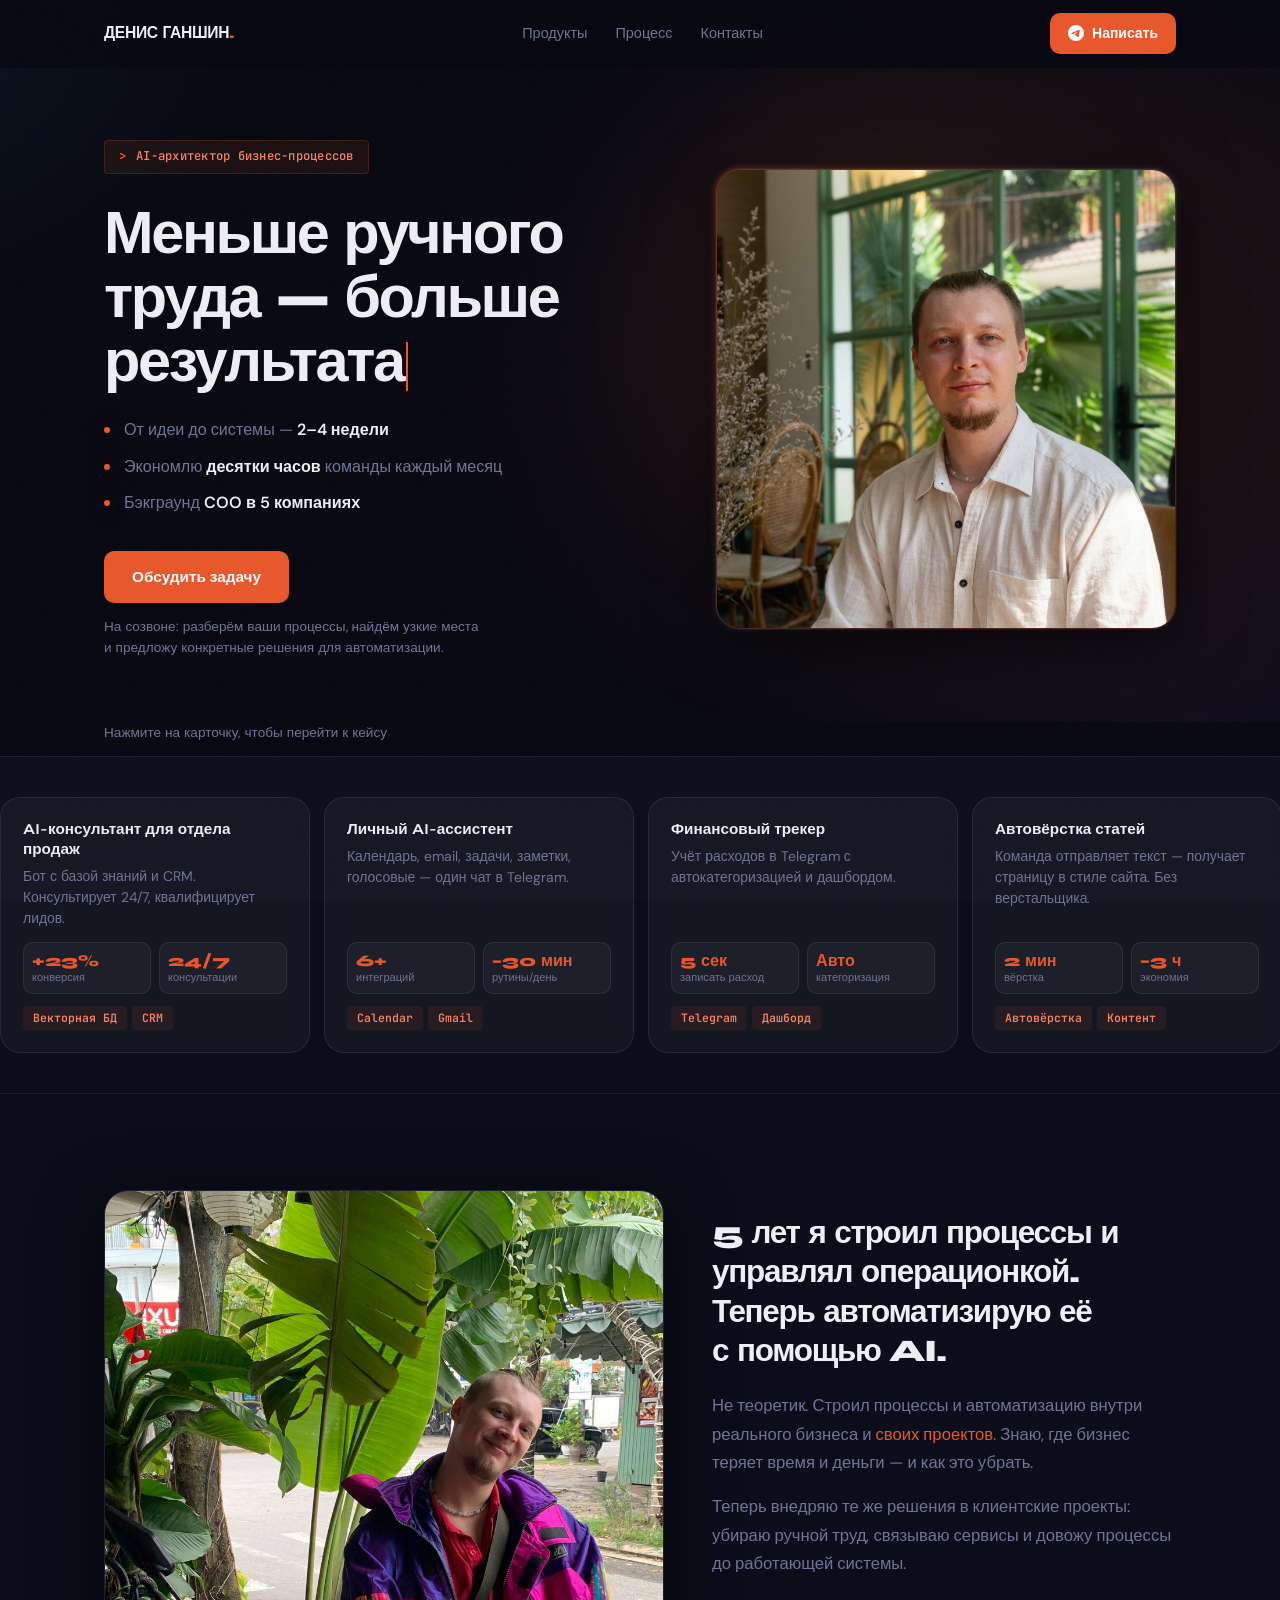
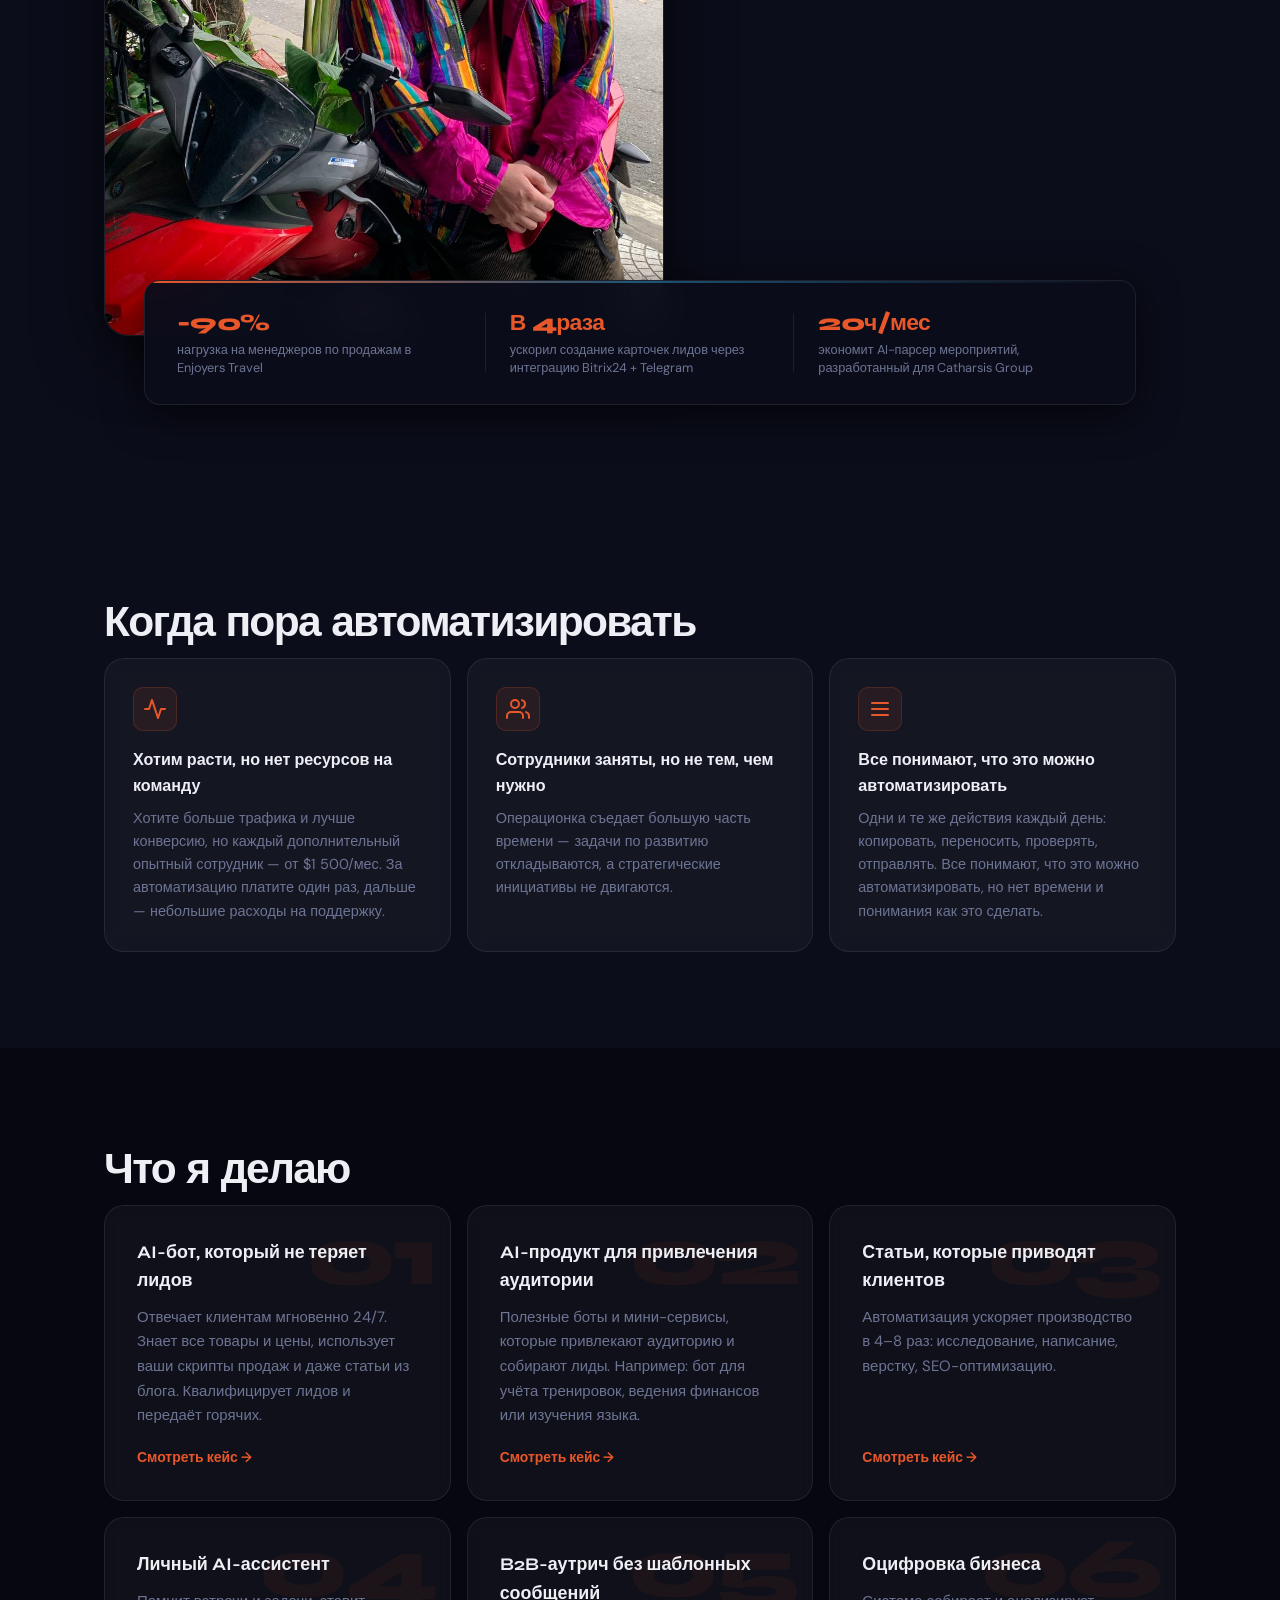
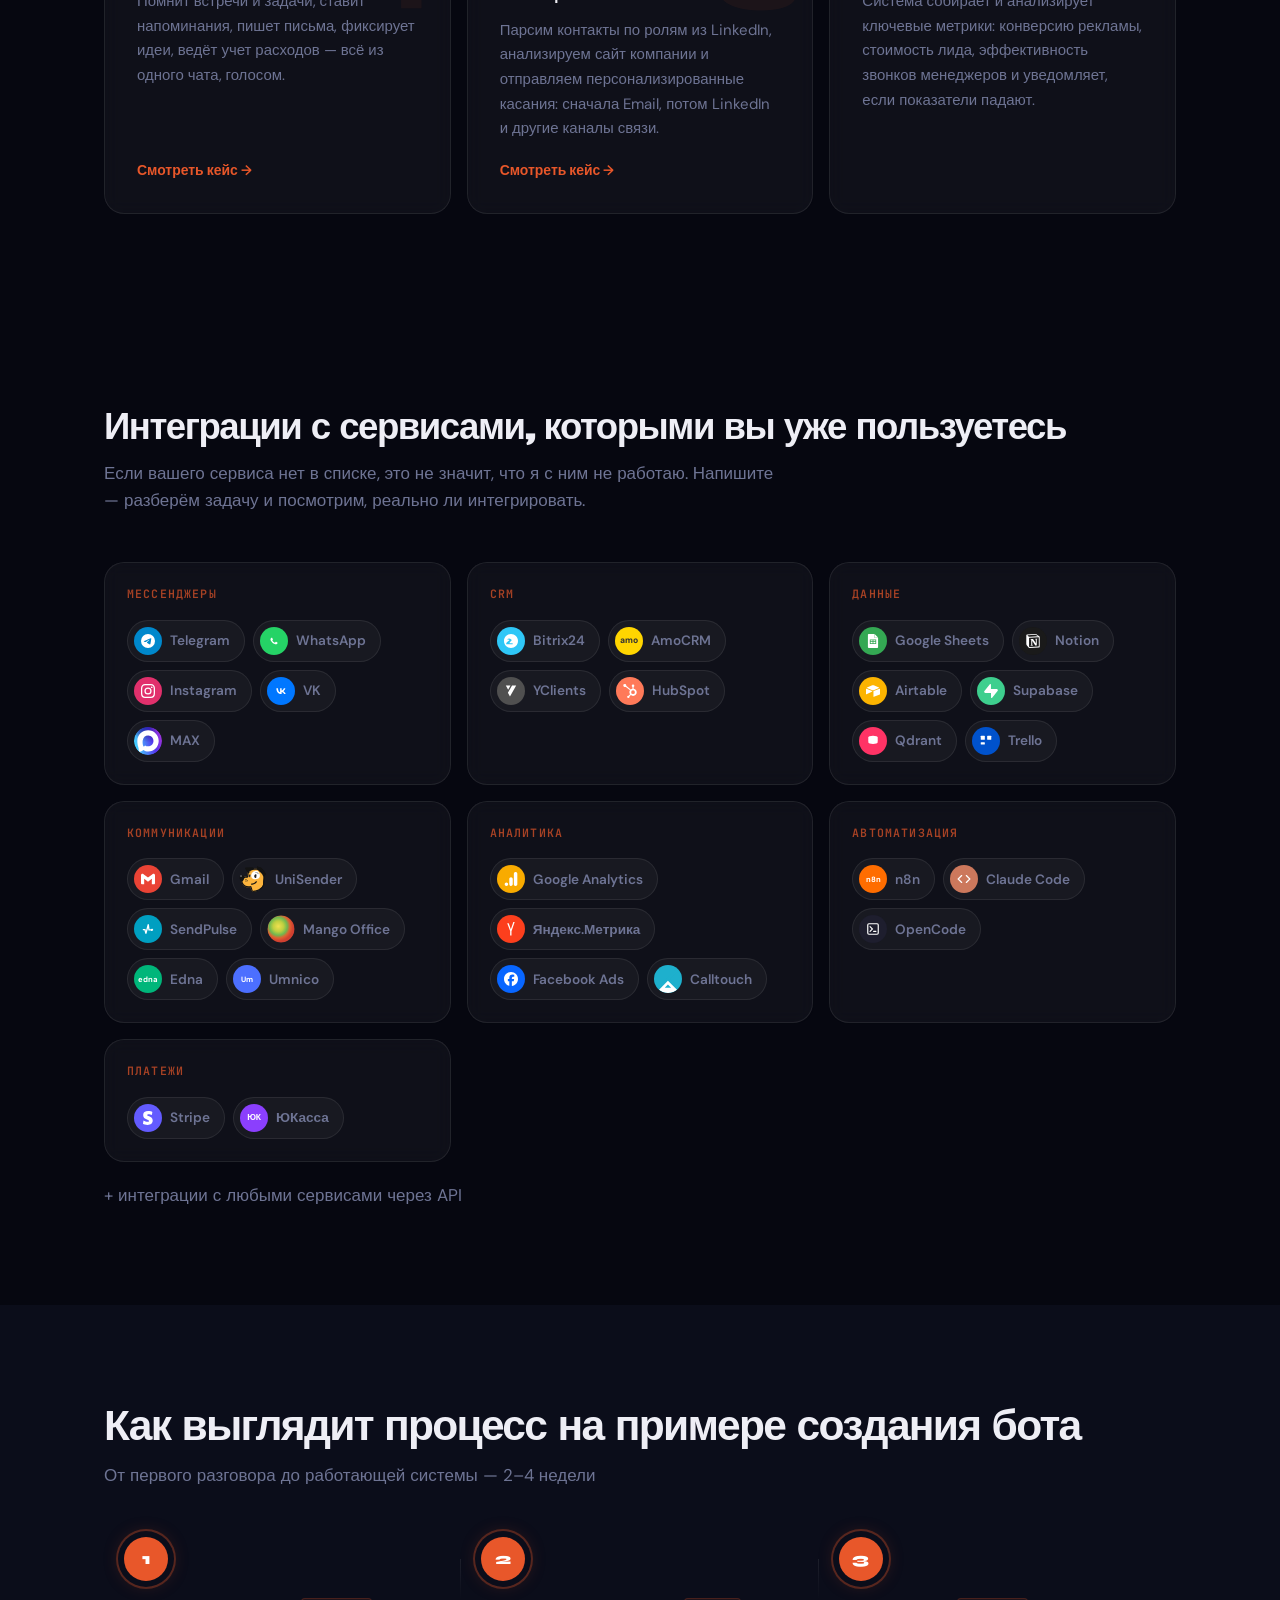
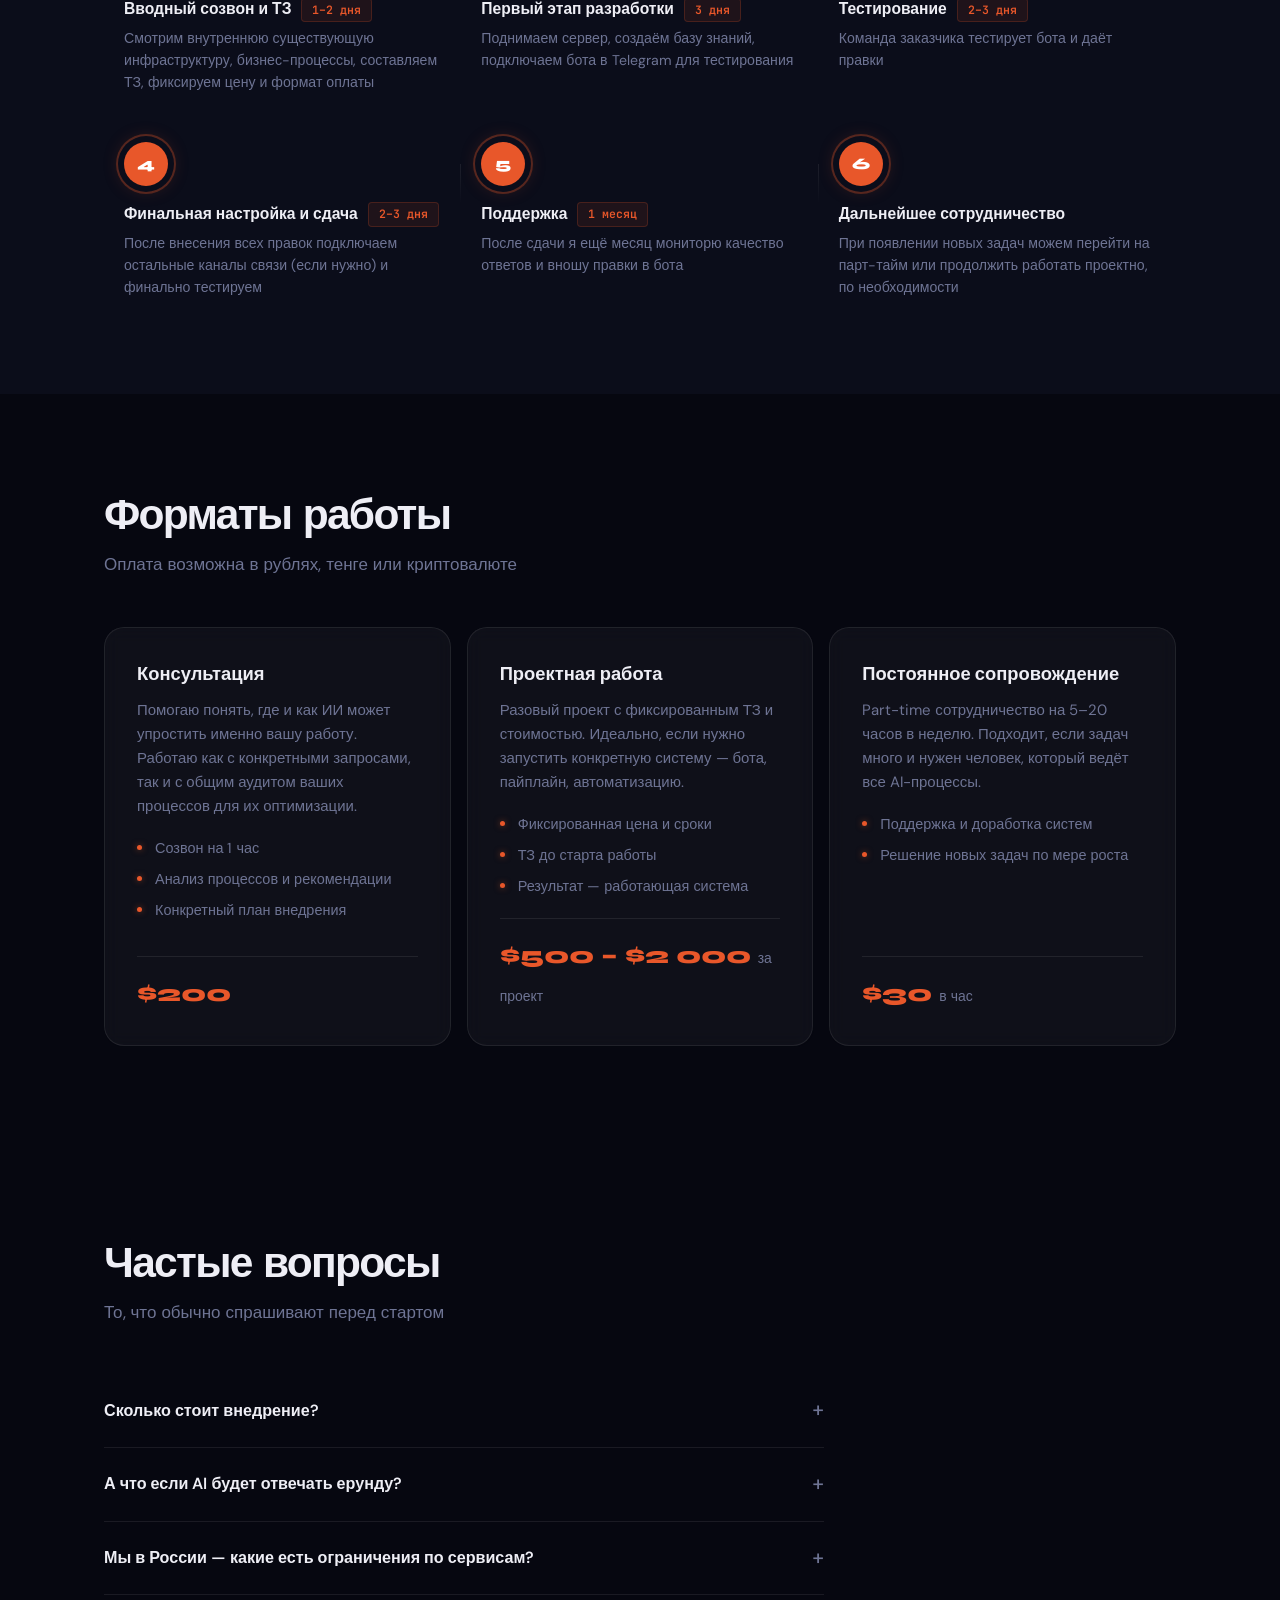
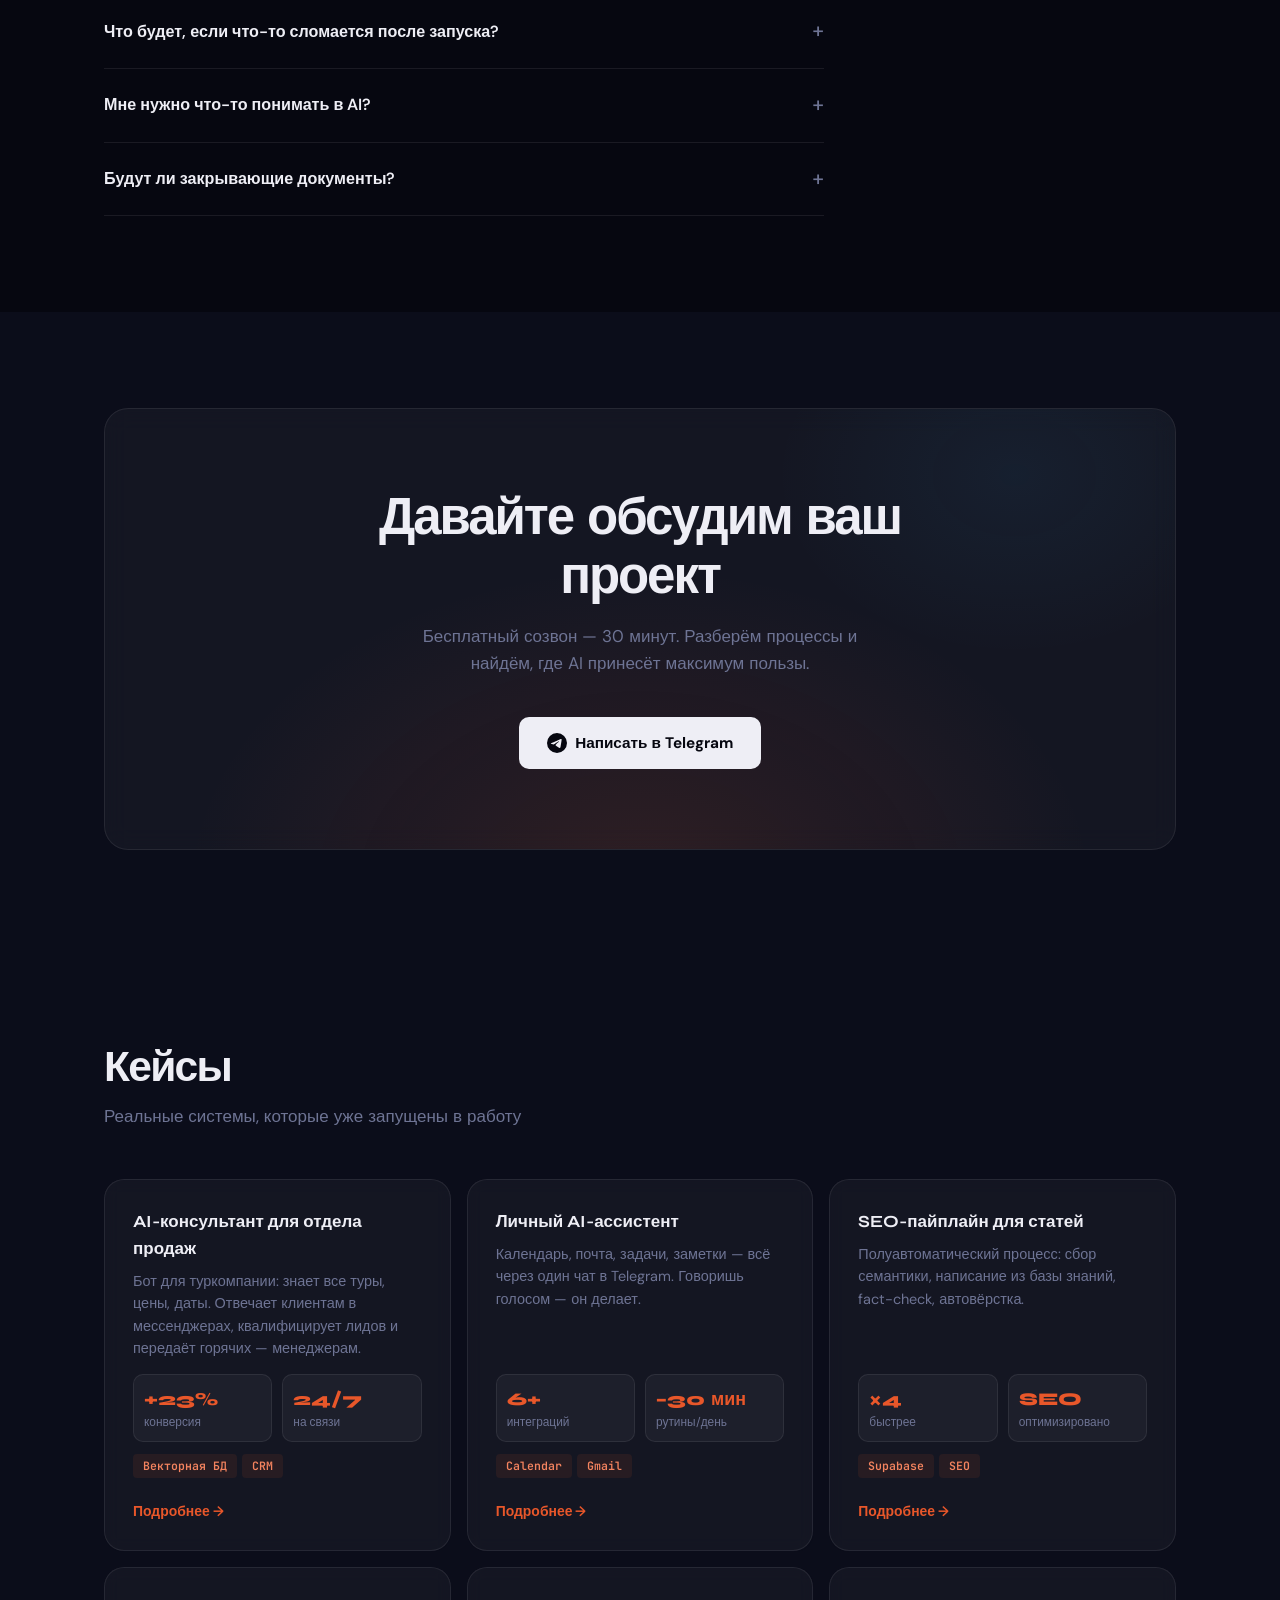
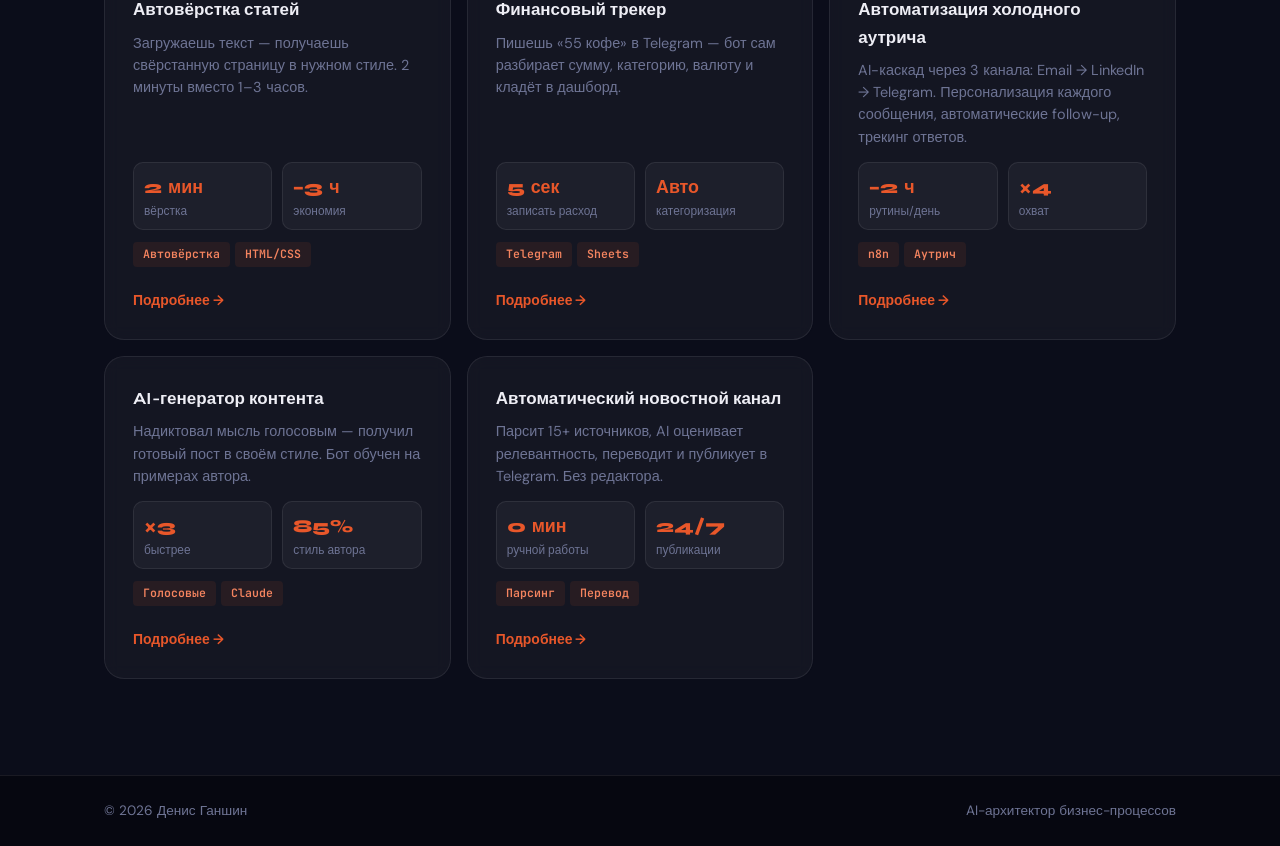
==== commit a38fb589: "Add files via upload" ====
--- a/index.html
+++ b/index.html
@@ -11,29 +11,17 @@
   <meta property="og:locale" content="ru_RU">
   <link rel="preconnect" href="https://fonts.googleapis.com">
   <link rel="preconnect" href="https://fonts.gstatic.com" crossorigin>
-  <link href="https://fonts.googleapis.com/css2?family=Inter:wght@400;500;600;700;800;900&display=swap" rel="stylesheet">
+  <link rel="preconnect" href="https://fonts.googleapis.com">
+  <link rel="preconnect" href="https://fonts.gstatic.com" crossorigin>
+  <link href="https://fonts.googleapis.com/css2?family=Syne:wght@400;500;600;700;800&family=JetBrains+Mono:wght@400;500;600&family=DM+Sans:opsz,wght@9..40,400;9..40,500;9..40,600&display=swap" rel="stylesheet">
   <link rel="stylesheet" href="styles.css">
-  <style>
-    :root {
-      --bg-warm: #f5faf3;
-      --accent: #2d8a56;
-      --accent-hover: #24704a;
-      --accent-soft: #5cb87e;
-      --accent-bg: rgba(45, 138, 86, 0.06);
-      --accent-bg-strong: rgba(45, 138, 86, 0.12);
-      --border-hover: rgba(45, 138, 86, 0.25);
-    }
-    .btn:hover { box-shadow: 0 6px 24px rgba(45, 138, 86, 0.28); }
-    .btn--ghost:hover { border-color: var(--accent); color: var(--accent); background: var(--accent-bg); box-shadow: none; }
-    .contacts__card { background: linear-gradient(135deg, #2d8a56, #5cb87e); }
-  </style>
 </head>
 <body>
 
   <!-- Header -->
   <header class="header" id="header">
     <div class="container header__inner">
-      <a href="#" class="header__logo">Денис Ганшин</a>
+      <a href="#" class="header__logo">Денис Ганшин<span>.</span></a>
       <nav class="header__nav" id="nav">
         <a href="#services" class="header__link">Продукты</a>
         <a href="#process" class="header__link">Процесс</a>
@@ -53,25 +41,34 @@
 
     <!-- Hero -->
     <section class="hero" id="hero">
+      <div class="hero__mesh"></div>
       <div class="container hero__grid">
         <div class="hero__content">
           <div class="hero__badge fade-up">AI-архитектор бизнес-процессов</div>
-          <h1 class="hero__title fade-up">Строю AI&#8209;системы, которые снимают операционку с&nbsp;вашей команды</h1>
+          <h1 class="hero__title fade-up">Меньше ручного труда — больше результата</h1>
           <ul class="hero__bullets fade-up">
-            <li>AI-парсеры, боты и CRM-интеграции экономят <strong>20+ часов в&nbsp;месяц</strong></li>
-            <li><strong>2–4 недели</strong> от первого созвона до рабочей системы</li>
-            <li>Опыт операционного управления <strong>в 5+ компаниях</strong></li>
+            <li>От идеи до системы — <strong>2–4 недели</strong></li>
+            <li>Экономлю <strong>десятки часов</strong> команды каждый месяц</li>
+            <li>Бэкграунд <strong>COO в 5 компаниях</strong></li>
           </ul>
           <div class="hero__actions fade-up">
-            <a href="#contacts" class="btn">Обсудить задачу</a>
+            <a href="#contacts" class="btn btn--magnetic" id="heroCta">Обсудить задачу</a>
           </div>
           <p class="hero__call-info fade-up">На созвоне: разберём ваши процессы, найдём узкие места и предложу конкретные решения для автоматизации.</p>
         </div>
         <div class="hero__visual fade-up">
           <div class="hero__blob"></div>
           <div class="hero__photo-wrapper">
-            <img src="img/denis/photo-hero.png" alt="Денис Ганшин" width="420" height="420">
-            <div class="hero__photo-decor"></div>
+            <div class="hero__card">
+              <div class="hero__card-face hero__card-front">
+                <img src="img/denis/photo-hero.png" alt="Денис Ганшин" width="420" height="420">
+                <div class="hero__photo-decor"></div>
+              </div>
+              <div class="hero__card-face hero__card-back">
+                <img src="img/photo_2026-04-27_20-59-41.jpg" alt="Денис Ганшин" width="420" height="420">
+                <div class="hero__photo-decor hero__photo-decor--back"></div>
+              </div>
+            </div>
           </div>
         </div>
       </div>
@@ -196,12 +193,12 @@
           </div>
           <div class="about__text">
             <h2 class="section-title" style="margin-bottom:20px; font-size:1.85rem; line-height:1.25">5 лет я строил процессы и управлял операционкой. Теперь автоматизирую её с&nbsp;помощью AI.</h2>
-            <p>Меня зовут Денис. Я прошёл путь от B2B-продаж и видеопродакшна до со-основания туристической компании <a href="https://enjoyers.org/" target="_blank" rel="noopener" style="color:var(--accent)">Enjoyers Travel</a> и операционного управления в&nbsp;Catharsis Group.</p>
-            <p>Внутри своих проектов строил AI-автоматизации — парсеры, CRM-интеграции, ботов для продаж. Теперь внедряю такие системы в&nbsp;проекты клиентов.</p>
+            <p>Не теоретик. Строил процессы и автоматизацию внутри реального бизнеса и <a href="https://enjoyers.org/" target="_blank" rel="noopener" style="color:var(--accent)">своих проектов</a>. Знаю, где бизнес теряет время и деньги — и как это убрать.</p>
+            <p>Теперь внедряю те же решения в клиентские проекты: убираю ручной труд, связываю сервисы и довожу процессы до работающей системы.</p>
           </div>
         </div>
         <div class="about__banner fade-up">
-          <div class="about__banner-item"><span class="about__banner-num">1 000+</span><span class="about__banner-text">проданных мест и 50+ туров в Enjoyers Travel</span></div>
+          <div class="about__banner-item"><span class="about__banner-num">−90%</span><span class="about__banner-text">нагрузка на менеджеров по продажам в Enjoyers Travel</span></div>
           <div class="about__banner-item"><span class="about__banner-num">В 4 раза</span><span class="about__banner-text">ускорил создание карточек лидов через интеграцию Bitrix24 + Telegram</span></div>
           <div class="about__banner-item"><span class="about__banner-num">20 ч/мес</span><span class="about__banner-text">экономит AI-парсер мероприятий, разработанный для Catharsis Group</span></div>
         </div>
--- a/styles.css
+++ b/styles.css
@@ -1,571 +1,569 @@
-/* ===== Custom Properties ===== */
-:root {
-  --bg-primary: #ffffff;
-  --bg-warm: #fdf8f4;
-  --text-primary: #1a1a1a;
-  --text-secondary: #5a5a5a;
-  --text-muted: #9a9a9a;
-  --accent: #e8572a;
-  --accent-hover: #d44a1f;
-  --accent-soft: #f4845f;
-  --accent-bg: rgba(232, 87, 42, 0.06);
-  --accent-bg-strong: rgba(232, 87, 42, 0.12);
-  --border: #eae6e1;
-  --border-hover: rgba(232, 87, 42, 0.25);
-  --shadow-xs: 0 1px 2px rgba(0,0,0,0.03);
-  --shadow-sm: 0 2px 8px rgba(0,0,0,0.04);
-  --shadow-md: 0 4px 20px rgba(0,0,0,0.06);
-  --shadow-lg: 0 12px 40px rgba(0,0,0,0.08);
-  --r-sm: 10px;
-  --r-md: 16px;
-  --r-lg: 22px;
-  --r-xl: 28px;
-  --container: 1120px;
-  --header-h: 68px;
-  --ease: cubic-bezier(0.4, 0, 0.2, 1);
-}
-
-/* ===== Reset ===== */
-*,*::before,*::after { margin:0; padding:0; box-sizing:border-box; }
-html { scroll-behavior:smooth; scroll-padding-top:var(--header-h); }
-body {
-  font-family:'Inter',-apple-system,BlinkMacSystemFont,sans-serif;
-  background:var(--bg-primary); color:var(--text-primary); line-height:1.6;
-  -webkit-font-smoothing:antialiased; overflow-x:hidden;
-}
-a { color:inherit; text-decoration:none; }
-ul { list-style:none; }
-img { max-width:100%; display:block; }
-
-.container { width:100%; max-width:var(--container); margin:0 auto; padding:0 24px; }
-
-/* ===== Typography ===== */
-.section-title { font-size:2.15rem; font-weight:800; letter-spacing:-0.03em; margin-bottom:10px; line-height:1.3; }
-.section-subtitle { font-size:1.05rem; color:var(--text-secondary); margin-bottom:48px; max-width:520px; }
-
-/* ===== Buttons ===== */
-.btn {
-  display:inline-flex; align-items:center; gap:8px;
-  padding:13px 26px; background:var(--accent); color:#fff;
-  font-family:inherit; font-size:0.9rem; font-weight:600;
-  border:none; border-radius:var(--r-sm); cursor:pointer;
-  transition:all 0.25s var(--ease); white-space:nowrap;
-}
-.btn:hover { background:var(--accent-hover); box-shadow:0 6px 24px rgba(232,87,42,0.28); transform:translateY(-1px); }
-.btn--small { padding:9px 18px; font-size:0.82rem; }
-.btn--ghost { background:transparent; color:var(--text-primary); border:1.5px solid var(--border); }
-.btn--ghost:hover { border-color:var(--accent); color:var(--accent); background:var(--accent-bg); box-shadow:none; }
-.btn--white { background:#fff; color:var(--accent); }
-.btn--white:hover { background:#fff; box-shadow:0 6px 24px rgba(0,0,0,0.15); }
-.btn--white-outline { background:transparent; color:#fff; border:1.5px solid rgba(255,255,255,0.4); }
-.btn--white-outline:hover { border-color:#fff; background:rgba(255,255,255,0.1); box-shadow:none; }
-
-/* ===== Header ===== */
-.header {
-  position:fixed; inset:0 0 auto; z-index:1000; height:var(--header-h);
-  background:rgba(255,255,255,0.88); backdrop-filter:blur(20px);
-  border-bottom:1px solid transparent; transition:border-color 0.3s, box-shadow 0.3s;
-}
-.header--scrolled { border-bottom-color:var(--border); box-shadow:var(--shadow-xs); }
-.header__inner { display:flex; align-items:center; justify-content:space-between; height:100%; }
-.header__logo {
-  font-size:0.92rem; font-weight:800; color:var(--accent); letter-spacing:-0.02em;
-  white-space:nowrap; text-transform:uppercase;
-}
-.header__nav { display:flex; gap:28px; }
-.header__link { font-size:0.88rem; font-weight:500; color:var(--text-secondary); transition:color 0.25s; position:relative; }
-.header__link::after { content:''; position:absolute; bottom:-4px; left:0; width:0; height:2px; background:var(--accent); transition:width 0.25s var(--ease); border-radius:1px; }
-.header__link:hover { color:var(--text-primary); }
-.header__link:hover::after { width:100%; }
-.header__cta { flex-shrink:0; }
-.burger { display:none; flex-direction:column; justify-content:center; gap:5px; width:36px; height:36px; background:none; border:none; cursor:pointer; padding:4px; }
-.burger span { display:block; width:100%; height:2px; background:var(--text-primary); border-radius:2px; transition:all 0.3s var(--ease); }
-.burger.active span:nth-child(1) { transform:translateY(7px) rotate(45deg); }
-.burger.active span:nth-child(2) { opacity:0; }
-.burger.active span:nth-child(3) { transform:translateY(-7px) rotate(-45deg); }
-
-/* ===== Hero ===== */
-.hero { padding:calc(var(--header-h) + 56px) 0 48px; }
-.hero__grid { display:flex; align-items:center; gap:56px; margin-bottom:48px; }
-.hero__content { flex:1; }
-.hero__badge {
-  display:inline-block; padding:6px 16px; margin-bottom:24px;
-  font-size:0.78rem; font-weight:600; letter-spacing:0.02em; text-transform:uppercase;
-  color:var(--accent); background:var(--accent-bg); border-radius:100px; border:1px solid rgba(232,87,42,0.12);
-}
-.hero__title { font-size:2.65rem; font-weight:900; line-height:1.1; letter-spacing:-0.035em; max-width:560px; margin-bottom:20px; }
-.hero__subtitle { font-size:1.08rem; color:var(--text-secondary); max-width:480px; margin-bottom:32px; line-height:1.65; }
-.hero__bullets { list-style:none; margin-bottom:32px; display:flex; flex-direction:column; gap:10px; max-width:480px; }
-.hero__bullets li { font-size:1rem; color:var(--text-secondary); padding-left:22px; position:relative; line-height:1.5; }
-.hero__bullets li::before { content:''; position:absolute; left:0; top:8px; width:8px; height:8px; border-radius:50%; background:var(--accent); }
-.hero__bullets li strong { color:var(--text-primary); font-weight:700; }
-.hero__actions { display:flex; gap:12px; flex-wrap:wrap; align-items:center; }
-.hero__call-info {
-  font-size:0.82rem; color:var(--text-muted); line-height:1.5; margin-top:12px;
-  max-width:380px;
-}
-.hero__visual { flex-shrink:0; position:relative; }
-.hero__photo-wrapper { position:relative; }
-.hero__photo-wrapper img { width:440px; height:440px; object-fit:cover; border-radius:var(--r-xl); box-shadow:var(--shadow-lg); position:relative; z-index:1; }
-.hero__photo-decor { position:absolute; inset:-12px -12px auto auto; width:160px; height:160px; border-radius:50%; background:linear-gradient(135deg, rgba(232,87,42,0.15), rgba(244,132,95,0.08)); z-index:0; filter:blur(2px); }
-.hero__blob { position:absolute; width:440px; height:440px; border-radius:50%; background:radial-gradient(ellipse, rgba(232,87,42,0.13) 0%, rgba(244,132,95,0.05) 45%, transparent 70%); filter:blur(60px); pointer-events:none; z-index:0; top:-80px; left:-80px; animation:blob-float 9s ease-in-out infinite; }
-@keyframes blob-float {
-  0%,100% { transform:translate(0,0) scale(1); }
-  33%  { transform:translate(24px,-18px) scale(1.05); }
-  66%  { transform:translate(-14px,22px) scale(0.96); }
-}
-.hero__stats { display:flex; align-items:center; padding:28px 36px; background:var(--bg-warm); border-radius:var(--r-lg); border:1px solid var(--border); }
-.hero__stat { flex:1; display:flex; flex-direction:column; gap:2px; }
-.hero__stat-number { font-size:1.65rem; font-weight:800; color:var(--accent); letter-spacing:-0.02em; }
-.hero__stat-label { font-size:0.8rem; color:var(--text-muted); line-height:1.35; }
-.hero__stat-divider { width:1px; height:44px; background:var(--border); margin:0 32px; flex-shrink:0; }
-
-/* ===== Carousel (case-card style) ===== */
-.carousel {
-  padding:36px 0; background:var(--bg-warm);
-  border-top:1px solid var(--border); border-bottom:1px solid var(--border);
-  overflow:hidden;
-}
-.carousel__hint-wrap { margin-bottom:12px; }
-.carousel__hint {
-  font-size:0.82rem; color:var(--text-muted);
-}
-a.ccard { cursor:pointer; text-decoration:none; color:inherit; }
-.carousel__track { display:flex; width:max-content; animation:carousel-scroll 55s linear infinite; }
-.carousel__track:hover { animation-play-state:paused; }
-.carousel::-webkit-scrollbar { display:none; }
-.carousel__items { display:flex; gap:14px; flex-shrink:0; padding-right:14px; }
-
-.ccard {
-  display:flex; flex-direction:column; width:300px; flex-shrink:0;
-  padding:22px; position:relative;
-  background:var(--bg-primary); border:1px solid var(--border); border-radius:var(--r-lg);
-  overflow:hidden; transition:all 0.3s var(--ease);
-}
-.ccard:hover { border-color:var(--border-hover); box-shadow:var(--shadow-md); transform:translateY(-3px); }
-.ccard__title { font-size:0.92rem; font-weight:700; margin-bottom:6px; color:var(--text-primary); line-height:1.3; }
-.ccard__desc { font-size:0.82rem; color:var(--text-secondary); line-height:1.5; margin-bottom:14px; flex:1; }
-.ccard__metrics { display:flex; gap:8px; margin-bottom:12px; }
-.ccard__metric {
-  flex:1; padding:6px 8px; background:var(--bg-warm); border-radius:var(--r-sm); border:1px solid var(--border);
-}
-.ccard__val { display:block; font-size:0.95rem; font-weight:800; color:var(--accent); line-height:1.2; }
-.ccard__label { display:block; font-size:0.65rem; color:var(--text-muted); line-height:1.25; }
-.ccard__tags { display:flex; flex-wrap:wrap; gap:5px; }
-.ccard__tags span {
-  display:inline-block; padding:3px 10px; font-size:0.68rem; font-weight:600;
-  color:var(--accent-soft); background:var(--accent-bg); border-radius:100px;
-}
-
-@keyframes carousel-scroll {
-  0% { transform:translateX(0); }
-  100% { transform:translateX(-50%); }
-}
-
-/* ===== Problems (3 columns) ===== */
-.problems { padding:96px 0; background:var(--bg-primary); }
-.problems__grid { display:grid; grid-template-columns:repeat(3,1fr); gap:16px; }
-.card { padding:24px; background:var(--bg-warm); border:1px solid var(--border); border-radius:var(--r-lg); transition:all 0.3s var(--ease); }
-.card:hover { border-color:var(--border-hover); box-shadow:var(--shadow-md); transform:translateY(-3px); }
-.card__icon { width:44px; height:44px; display:flex; align-items:center; justify-content:center; background:var(--accent-bg-strong); border-radius:var(--r-sm); color:var(--accent); margin-bottom:14px; }
-.card__title { font-size:0.95rem; font-weight:700; margin-bottom:6px; }
-.card__text { font-size:0.85rem; color:var(--text-secondary); line-height:1.55; }
-.problems__bottom { margin-top:24px; font-size:0.9rem; color:var(--text-secondary); line-height:1.6; text-align:center; max-width:640px; margin-left:auto; margin-right:auto; }
-
-/* ===== Services (2 columns) ===== */
-.services { padding:96px 0; background:var(--bg-warm); }
-.services__grid { display:grid; grid-template-columns:repeat(3,1fr); gap:16px; }
-.service-card { padding:32px; background:var(--bg-primary); border:1px solid var(--border); border-radius:var(--r-lg); transition:all 0.3s var(--ease); position:relative; overflow:hidden; display:flex; flex-direction:column; }
-.service-card:hover { border-color:var(--border-hover); box-shadow:var(--shadow-md); transform:translateY(-3px); }
-.service-card__number { font-size:3.5rem; font-weight:900; color:var(--accent); opacity:0.08; position:absolute; top:12px; right:20px; line-height:1; }
-.service-card__title { font-size:1.08rem; font-weight:700; margin-bottom:10px; position:relative; }
-.service-card__text { font-size:0.9rem; color:var(--text-secondary); line-height:1.6; margin-bottom:auto; position:relative; }
-.service-card__link { display:inline-block; font-size:0.82rem; font-weight:600; color:var(--accent); transition:all 0.2s var(--ease); position:relative; margin-top:16px; }
-.service-card__link:hover { color:var(--accent-hover); }
-.service-card__list { display:flex; flex-direction:column; gap:7px; position:relative; }
-.service-card__list li { font-size:0.85rem; color:var(--text-secondary); padding-left:18px; position:relative; }
-.service-card__list li::before { content:''; position:absolute; left:0; top:7px; width:5px; height:5px; border-radius:50%; background:var(--accent-soft); }
-
-/* ===== Cases (bento grid) ===== */
-.cases { padding:96px 0; background:var(--bg-primary); }
-
-.case-card {
-  padding:24px; background:var(--bg-warm); border:1px solid var(--border); border-radius:var(--r-lg);
-  display:flex; flex-direction:column; transition:all 0.3s var(--ease);
-}
-.case-card:hover { border-color:var(--border-hover); box-shadow:var(--shadow-md); transform:translateY(-4px); }
-
-/* Featured: horizontal layout */
-.case-card--featured {
-  flex-direction:row; gap:28px; align-items:stretch;
-}
-.case-card--featured .case-card__info { flex:1; display:flex; flex-direction:column; min-width:0; }
-.case-card--featured .case-card__mockup {
-  flex:1; border-radius:var(--r-md); overflow:hidden; border:1px solid var(--border);
-  min-height:260px; min-width:0;
-}
-
-/* Regular cards with mockup on top */
-.case-card__mockup-top {
-  border-radius:var(--r-md); overflow:hidden; border:1px solid var(--border);
-  margin-bottom:16px; min-height:190px;
-}
-
-/* Bento grid: 12-col for precise control */
-.cases__bento {
-  display:grid;
-  grid-template-columns:repeat(3, 1fr);
-  gap:16px;
-}
-
-.case-card__title { font-size:1rem; font-weight:700; margin-bottom:6px; }
-.case-card__desc { font-size:0.85rem; color:var(--text-secondary); line-height:1.55; margin-bottom:12px; flex:1; }
-.case-card__metrics { display:flex; gap:10px; margin-bottom:12px; }
-.metric { flex:1; padding:8px 10px; background:var(--bg-primary); border-radius:var(--r-sm); border:1px solid var(--border); }
-.case-card--featured .metric { background:var(--bg-primary); }
-.metric__value { display:block; font-size:1.05rem; font-weight:800; color:var(--accent); margin-bottom:1px; }
-.metric__label { display:block; font-size:0.7rem; color:var(--text-muted); line-height:1.3; }
-.case-card__tags { display:flex; flex-wrap:wrap; gap:5px; }
-.tag { display:inline-block; padding:3px 10px; font-size:0.7rem; font-weight:600; color:var(--accent-soft); background:var(--accent-bg); border-radius:100px; }
-.case-card__tags { margin-bottom:10px; }
-.case-card__link {
-  display:inline-block; margin-top:12px; font-size:0.82rem; font-weight:600;
-  color:var(--accent); padding:0; transition:all 0.2s var(--ease);
-}
-.case-card__link:hover { color:var(--accent-hover); }
-
-/* ===== Mockup: Telegram Chat ===== */
-.mockup-tg { background:#e8e0d8; display:flex; flex-direction:column; height:100%; }
-.mockup-tg--lg { min-height:280px; }
-.mockup-tg--embed { min-height:200px; }
-.mtg-header {
-  display:flex; align-items:center; gap:8px; padding:10px 14px;
-  background:#fff; border-bottom:1px solid var(--border);
-}
-.mtg-avatar { width:28px; height:28px; border-radius:50%; background:var(--accent); flex-shrink:0; }
-.mtg-name { font-size:0.78rem; font-weight:600; color:var(--text-primary); }
-.mtg-msg { padding:4px 14px; }
-.mtg-msg span {
-  display:inline-block; padding:8px 12px; border-radius:12px;
-  font-size:0.78rem; line-height:1.45; max-width:85%;
-}
-.mtg-msg--bot span { background:#fff; color:var(--text-primary); border-bottom-left-radius:2px; }
-.mtg-msg--user { text-align:right; }
-.mtg-msg--user span { background:var(--accent); color:#fff; border-bottom-right-radius:2px; }
-
-/* ===== Mockup: n8n Workflow ===== */
-.mockup-n8n {
-  background:#f5f0eb; position:relative; height:100%;
-  background-image:radial-gradient(circle, #ddd6ce 0.8px, transparent 0.8px);
-  background-size:16px 16px;
-}
-.mockup-n8n--lg { min-height:240px; }
-.mockup-n8n--embed { min-height:200px; }
-.mn-node {
-  position:absolute; padding:5px 10px; border-radius:6px;
-  font-size:0.68rem; font-weight:600; color:#fff;
-  white-space:nowrap; box-shadow:0 2px 8px rgba(0,0,0,0.12);
-}
-.mn-node--tg { background:#0088cc; }
-.mn-node--ai { background:#10a37f; }
-.mn-node--db { background:#3ecf8e; }
-.mn-node--fn { background:#ff6d00; }
-.mn-line { position:absolute; height:2px; background:#c5bfb8; }
-.mn-line--v { width:2px; height:auto; }
-
-/* ===== Mockup: Steps ===== */
-.mockup-steps {
-  background:#f5f0eb; height:100%; display:flex; align-items:center;
-  justify-content:center; gap:12px; padding:20px 16px;
-}
-.mockup-steps--embed { min-height:200px; }
-.mstep {
-  display:flex; flex-direction:column; align-items:center; gap:8px;
-}
-.mstep__icon {
-  width:48px; height:48px; border-radius:12px; display:flex;
-  align-items:center; justify-content:center; font-size:1.4rem;
-  background:#fff; box-shadow:0 2px 8px rgba(0,0,0,0.08);
-}
-.mstep__label {
-  font-size:0.7rem; font-weight:600; color:var(--text-secondary);
-  text-align:center; white-space:nowrap;
-}
-.mstep__arrow {
-  font-size:1.2rem; color:#c5bfb8; font-weight:700; margin-top:-16px;
-}
-
-/* ===== Mockup: Dashboard ===== */
-.mockup-dash { background:#f5f0eb; padding:16px; display:flex; flex-direction:column; height:100%; }
-.mockup-dash--embed { min-height:200px; }
-.md-title { font-size:0.78rem; font-weight:700; color:var(--text-secondary); margin-bottom:12px; }
-.md-bars { display:flex; align-items:flex-end; gap:10px; flex:1; padding-bottom:4px; }
-.md-bar {
-  flex:1; background:var(--accent); border-radius:4px 4px 0 0; min-height:12px;
-  position:relative; opacity:0.7;
-}
-.md-bar:nth-child(odd) { opacity:1; }
-.md-bar span { position:absolute; bottom:-16px; left:50%; transform:translateX(-50%); font-size:0.6rem; color:var(--text-muted); white-space:nowrap; }
-.md-total { font-size:0.72rem; font-weight:600; color:var(--text-primary); margin-top:22px; text-align:right; }
-
-/* ===== Mockup: Table ===== */
-.mockup-table { background:#f5f0eb; padding:12px; display:flex; flex-direction:column; height:100%; }
-.mockup-table--lg { min-height:240px; }
-.mockup-table--embed { min-height:200px; }
-.mt-row {
-  display:flex; gap:8px; padding:8px 10px; font-size:0.72rem; color:var(--text-secondary);
-  border-bottom:1px solid rgba(0,0,0,0.05); align-items:center;
-}
-.mt-row--head { font-weight:700; color:var(--text-primary); background:rgba(0,0,0,0.03); border-radius:4px; }
-.mt-row span:first-child { flex:1; }
-.mt-row span:nth-child(2) { width:44px; text-align:right; }
-.mt-row span:nth-child(3) { width:auto; text-align:right; }
-.mt-hi { font-weight:700; color:var(--accent); }
-.mt-badge { font-size:0.62rem; font-weight:600; padding:2px 8px; border-radius:4px; white-space:nowrap; }
-.mt-badge--g { background:rgba(34,197,94,0.15); color:#16a34a; }
-.mt-badge--y { background:rgba(234,179,8,0.15); color:#ca8a04; }
-.mt-badge--r { background:rgba(239,68,68,0.12); color:#dc2626; }
-
-/* ===== Tech Stack (categories) ===== */
-.stack { padding:96px 0; background:var(--bg-warm); }
-.stack__header { margin-bottom:0; }
-.stack__header .section-title { font-size:2.15rem; }
-.stack__header .section-subtitle { max-width:680px; }
-.stack__categories { display:grid; grid-template-columns:repeat(3, 1fr); gap:16px; }
-.stack__category { padding:20px; background:var(--bg-primary); border:1px solid var(--border); border-radius:var(--r-lg); }
-.stack__cat-title { font-size:0.78rem; font-weight:700; color:var(--text-muted); text-transform:uppercase; letter-spacing:0.04em; margin-bottom:14px; }
-.stack__cat-items { display:flex; flex-wrap:wrap; gap:8px; }
-.stack__chip {
-  display:inline-flex; align-items:center; gap:8px; padding:6px 14px 6px 6px;
-  background:var(--bg-warm); border:1px solid var(--border); border-radius:100px;
-  font-size:0.82rem; font-weight:600; color:var(--text-primary);
-  transition:all 0.2s var(--ease);
-}
-.stack__chip:hover { border-color:var(--border-hover); box-shadow:var(--shadow-sm); }
-.stack__chip .stack__icon {
-  width:28px; height:28px; border-radius:50%; display:flex; align-items:center; justify-content:center;
-  font-size:0.6rem; font-weight:800; color:#fff; flex-shrink:0;
-}
-
-/* ===== Process (horizontal timeline) ===== */
-.process { padding:96px 0; background:var(--bg-primary); }
-.process__snake { position:relative; }
-.process__row {
-  display:flex; align-items:flex-start; gap:0;
-  position:relative;
-}
-/* Connecting lines removed */
-.process__row--bottom {
-  margin-top:40px;
-}
-.tstep {
-  flex:1; display:flex; flex-direction:column; align-items:flex-start;
-  text-align:left; padding:0 16px; position:relative;
-}
-.tstep__marker { position:relative; z-index:1; margin-bottom:14px; }
-.tstep__num {
-  width:44px; height:44px; display:flex; align-items:center; justify-content:center;
-  background:var(--accent); color:#fff; border-radius:50%;
-  font-size:0.95rem; font-weight:700; box-shadow:0 0 0 4px var(--bg-primary);
-}
-.tstep__content { text-align:left; }
-.tstep__title { font-size:0.95rem; font-weight:700; margin-bottom:6px; }
-.tstep__text { font-size:0.85rem; color:var(--text-secondary); line-height:1.5; }
-.tstep__head { display:flex; align-items:center; gap:10px; margin-bottom:6px; flex-wrap:wrap; }
-.tstep__head .tstep__title { margin-bottom:0; }
-.tstep__days { display:inline-block; font-size:0.72rem; font-weight:600; color:var(--accent); background:var(--accent-bg); padding:2px 10px; border-radius:100px; white-space:nowrap; }
-
-/* ===== Work Formats (2 cols) ===== */
-.formats { padding:96px 0; background:var(--bg-warm); }
-.formats__grid { display:grid; grid-template-columns:repeat(3,1fr); gap:16px; }
-.format-card {
-  padding:32px; background:var(--bg-primary); border:1px solid var(--border);
-  border-radius:var(--r-lg); transition:all 0.3s var(--ease);
-  display:flex; flex-direction:column;
-}
-.format-card:hover { border-color:var(--border-hover); box-shadow:var(--shadow-md); transform:translateY(-3px); }
-.format-card__badge {
-  display:inline-block; padding:4px 12px; font-size:0.72rem; font-weight:700;
-  text-transform:uppercase; letter-spacing:0.04em; color:var(--accent);
-  background:var(--accent-bg); border-radius:100px; margin-bottom:16px;
-  align-self:flex-start;
-}
-.format-card__title { font-size:1.08rem; font-weight:700; margin-bottom:10px; }
-.format-card__text { font-size:0.9rem; color:var(--text-secondary); line-height:1.6; margin-bottom:18px; }
-.format-card__list { display:flex; flex-direction:column; gap:7px; list-style:none; }
-.format-card__list li { font-size:0.85rem; color:var(--text-secondary); padding-left:18px; position:relative; }
-.format-card__list li::before { content:''; position:absolute; left:0; top:7px; width:5px; height:5px; border-radius:50%; background:var(--accent-soft); }
-.format-card__price {
-  margin-top:auto; padding-top:16px; border-top:1px solid var(--border);
-  font-size:1.3rem; font-weight:800; color:var(--accent);
-}
-.format-card__list { margin-bottom:20px; }
-.format-card__price span { font-size:0.82rem; font-weight:500; color:var(--text-muted); }
-
-/* ===== About Me (2 cols) ===== */
-.about { padding:96px 0; background:var(--bg-warm); }
-.about__grid { display:grid; grid-template-columns:560px 1fr; gap:48px; align-items:start; }
-.about__text { padding-top:24px; }
-.about__text h2 { font-size:2.15rem; }
-.about__photo img { width:100%; height:auto; border-radius:var(--r-xl); box-shadow:var(--shadow-lg); }
-.about__text p { font-size:1rem; color:var(--text-secondary); line-height:1.7; margin-bottom:16px; }
-.about__banner { position:relative; z-index:2; margin-top:-56px; margin-left:40px; margin-right:40px; background:rgba(255,255,255,0.95); backdrop-filter:blur(12px); -webkit-backdrop-filter:blur(12px); border-radius:var(--r-md); padding:24px 32px; display:grid; grid-template-columns:repeat(3,1fr); gap:0; box-shadow:0 4px 24px rgba(0,0,0,0.1); overflow:hidden; }
-.about__banner::before { content:''; position:absolute; top:0; left:0; width:100%; height:3px; background:linear-gradient(90deg, var(--accent) 0%, rgba(232,87,42,0.2) 100%); }
-.about__banner-item { padding:0 24px; position:relative; }
-.about__banner-item:not(:last-child)::after { content:''; position:absolute; right:0; top:4px; bottom:4px; width:1px; background:var(--border); }
-.about__banner-item:first-child { padding-left:0; }
-.about__banner-item:last-child { padding-right:0; }
-.about__banner-num { display:block; font-size:1.35rem; font-weight:800; color:var(--accent); letter-spacing:-0.03em; line-height:1.15; margin-bottom:4px; }
-.about__banner-text { display:block; font-size:0.76rem; color:var(--text-muted); line-height:1.4; }
-
-/* ===== FAQ ===== */
-.faq { padding:96px 0; background:var(--bg-primary); }
-.faq__list { max-width:720px; }
-.faq__item { border-bottom:1px solid var(--border); }
-.faq__question {
-  padding:20px 0; font-size:0.95rem; font-weight:600; color:var(--text-primary);
-  cursor:pointer; list-style:none; display:flex; align-items:center; justify-content:space-between;
-  transition:color 0.2s;
-}
-.faq__question::-webkit-details-marker { display:none; }
-.faq__question::after { content:'+'; font-size:1.3rem; font-weight:400; color:var(--text-muted); transition:transform 0.2s; }
-details[open] .faq__question::after { content:'\2212'; }
-details[open] .faq__question { color:var(--accent); }
-.faq__answer { padding:0 0 20px; font-size:0.88rem; color:var(--text-secondary); line-height:1.65; }
-
-/* ===== Booking ===== */
-.booking { padding:96px 0; background:var(--bg-warm); }
-.booking .section-subtitle { margin-bottom:40px; }
-.booking__embed { min-height:500px; border-radius:var(--r-lg); overflow:hidden; background:#fff; }
-
-/* ===== Contacts ===== */
-.contacts { padding:96px 0; background:var(--bg-primary); }
-.contacts__card { text-align:center; padding:64px 48px; border-radius:var(--r-xl); background:linear-gradient(135deg, var(--accent), var(--accent-soft)); color:#fff; }
-.contacts__title { font-size:2rem; font-weight:800; letter-spacing:-0.03em; line-height:1.25; max-width:600px; margin:0 auto 14px; }
-.contacts__subtitle { font-size:1rem; opacity:0.88; max-width:460px; margin:0 auto 36px; }
-.contacts__buttons { display:flex; gap:12px; justify-content:center; flex-wrap:wrap; align-items:center; }
-.contacts__or { font-size:0.85rem; opacity:0.7; }
-
-/* ===== Footer ===== */
-.footer { padding:20px 0; border-top:1px solid var(--border); }
-.footer__inner { display:flex; align-items:center; justify-content:space-between; }
-.footer__copy, .footer__role { font-size:0.82rem; color:var(--text-muted); }
-
-/* ===== Animations ===== */
-.fade-up { opacity:0; transform:translateY(28px); transition:opacity 0.6s var(--ease), transform 0.6s var(--ease); }
-.fade-up.visible { opacity:1; transform:translateY(0); }
-
-.tw-cursor { display:inline-block; width:2.5px; height:0.82em; background:var(--accent); vertical-align:middle; margin-left:2px; animation:cursor-blink 0.75s step-end infinite; }
-@keyframes cursor-blink { 50% { opacity:0; } }
-
-/* Process step circles — pop-in stagger */
-.tstep__num {
-  transform: scale(0);
-  transition: transform 0.55s cubic-bezier(0.34, 1.56, 0.64, 1), box-shadow 0.4s var(--ease);
-}
-.fade-up.visible .tstep__num {
-  transform: scale(1);
-  box-shadow: 0 0 0 6px var(--bg-primary), 0 0 0 9px rgba(232,87,42,0.22);
-}
-/* Sequential delay: 1st step fires right away, 2nd and 3rd lag */
-.process__row--top .tstep:nth-child(1).fade-up.visible .tstep__num { transition-delay: 0.15s; }
-.process__row--top .tstep:nth-child(2).fade-up.visible .tstep__num { transition-delay: 0.35s; }
-.process__row--top .tstep:nth-child(3).fade-up.visible .tstep__num { transition-delay: 0.55s; }
-.process__row--bottom .tstep:nth-child(1).fade-up.visible .tstep__num { transition-delay: 0.15s; }
-.process__row--bottom .tstep:nth-child(2).fade-up.visible .tstep__num { transition-delay: 0.35s; }
-.process__row--bottom .tstep:nth-child(3).fade-up.visible .tstep__num { transition-delay: 0.55s; }
-
-/* ===== Mobile Overlay ===== */
-.nav-overlay { display:none; position:fixed; inset:0; z-index:999; background:rgba(255,255,255,0.97); backdrop-filter:blur(20px); padding:calc(var(--header-h) + 32px) 24px 32px; flex-direction:column; gap:4px; }
-.nav-overlay.active { display:flex; }
-.nav-overlay a { font-size:1.3rem; font-weight:600; color:var(--text-primary); padding:14px 0; border-bottom:1px solid var(--border); transition:color 0.25s; }
-.nav-overlay a:hover { color:var(--accent); }
-
-/* ===== Responsive ===== */
-@media (max-width:1024px) {
-  .hero__grid { gap:36px; }
-  .hero__title { font-size:2.1rem; }
-  .hero__photo-wrapper img { width:280px; height:280px; }
-  .hero__photo-decor { width:120px; height:120px; }
-  .hero__stats { padding:24px 28px; }
-  .hero__stat-divider { margin:0 20px; }
-  .header__nav, .header__cta { display:none; }
-  .burger { display:flex; }
-  .ccard { width:260px; }
-  .problems__grid { grid-template-columns:repeat(2,1fr); }
-  .services__grid { grid-template-columns:repeat(2, 1fr); }
-  .stack__categories { grid-template-columns:repeat(2, 1fr); }
-  .formats__grid { grid-template-columns:repeat(2, 1fr); }
-  .cases__bento { grid-template-columns:repeat(2, 1fr); }
-  .process__row { flex-wrap:wrap; }
-  .about__grid { grid-template-columns:280px 1fr; gap:32px; }
-  .about__banner { margin-left:20px; margin-right:20px; }
-}
-
-@media (max-width:768px) {
-  :root { --header-h:60px; }
-  .container { padding:0 16px; }
-  .section-title { font-size:1.65rem; }
-  .section-subtitle { font-size:0.95rem; margin-bottom:32px; }
-
-  .hero { padding:calc(var(--header-h) + 36px) 0 32px; }
-  .hero__grid { flex-direction:column-reverse; gap:28px; margin-bottom:28px; text-align:center; }
-  .hero__bullets { text-align:left; }
-  .hero__title { font-size:1.45rem; max-width:100%; }
-  .hero__subtitle { font-size:0.95rem; margin-bottom:24px; max-width:100%; }
-  .hero__actions { justify-content:center; }
-  .hero__photo-wrapper img { width:calc(100% - 32px); max-width:320px; height:auto; margin:0 auto; }
-  .hero__photo-decor { width:100px; height:100px; inset:-8px -8px auto auto; }
-  .hero__badge { margin-bottom:16px; }
-  .hero__stats { display:none; }
-
-  .carousel { padding:24px 0; }
-  .ccard { width:240px; padding:18px; }
-  .ccard__title { font-size:0.85rem; }
-  .ccard__desc { font-size:0.78rem; }
-  .ccard__val { font-size:0.88rem; }
-
-  .problems__grid { grid-template-columns:1fr; }
-
-  .services__grid { grid-template-columns:1fr; }
-  .services { background:var(--bg-warm); }
-
-  .header__logo { font-size:0.82rem; }
-  .cases__bento { grid-template-columns:1fr; }
-  .tag { color:var(--text-secondary); background:rgba(0,0,0,0.04); }
-  .case-card__metrics { flex-direction:row; gap:8px; }
-
-  .stack { padding:56px 0; }
-  .stack__header .section-title { font-size:1.65rem; }
-  .stack__categories { grid-template-columns:1fr; }
-  .stack__category { padding:16px; }
-
-  .process__row { flex-direction:column; gap:20px; }
-  .process__row--bottom { display:flex; flex-direction:column; }
-  .tstep { flex-direction:row; gap:14px; }
-  .tstep__marker { margin-bottom:0; }
-
-  .about__grid { grid-template-columns:1fr; }
-  .about__photo img { width:calc(100% - 32px); max-width:320px; margin:0 auto; }
-  .about__text { text-align:left; padding-top:0; }
-  .about__text h2 { font-size:1.65rem; }
-  .about__banner { margin-left:0; margin-right:0; margin-top:24px; grid-template-columns:1fr; gap:16px; padding:20px 24px; }
-  .about__banner-item { padding:0; }
-  .about__banner-item:not(:last-child)::after { display:none; }
-  .about__banner-item:not(:last-child) { padding-bottom:16px; border-bottom:1px solid var(--border); }
-
-  .formats__grid { grid-template-columns:1fr; }
-  .problems, .services, .cases, .process, .formats, .about, .faq, .booking, .contacts { padding:56px 0; }
-  .contacts__card { padding:40px 24px; }
-  .contacts__title { font-size:1.45rem; }
-  .contacts__buttons { flex-direction:column; align-items:center; }
-  .footer__inner { flex-direction:column; gap:6px; text-align:center; }
-}
-
-@media (min-width:1200px) {
-  .hero__title { font-size:3rem; }
-  .hero__photo-wrapper img { width:480px; height:480px; }
-  .section-title { font-size:2.5rem; }
-  .contacts__title { font-size:2.5rem; }
-  .ccard { width:310px; }
-}
+/* ===== Custom Properties ===== */
+:root {
+  --bg-primary: #060710;
+  --bg-warm: #0b0d1a;
+  --bg-card: rgba(255,255,255,0.04);
+  --bg-card-hover: rgba(255,255,255,0.07);
+  --text-primary: #eeeef5;
+  --text-secondary: #6e7494;
+  --text-muted: #3e4462;
+  --accent: #e8572a;
+  --accent-hover: #ff6b3d;
+  --accent-soft: #f4845f;
+  --accent-bg: rgba(232,87,42,0.09);
+  --accent-bg-strong: rgba(232,87,42,0.16);
+  --border: rgba(255,255,255,0.08);
+  --border-hover: rgba(232,87,42,0.5);
+  --shadow-xs: 0 1px 3px rgba(0,0,0,0.5);
+  --shadow-sm: 0 2px 12px rgba(0,0,0,0.5);
+  --shadow-md: 0 8px 32px rgba(0,0,0,0.6);
+  --shadow-lg: 0 16px 64px rgba(0,0,0,0.7);
+  --glow: 0 0 40px rgba(232,87,42,0.2), 0 0 80px rgba(232,87,42,0.07);
+  --glow-sm: 0 0 20px rgba(232,87,42,0.35);
+  --r-sm: 10px; --r-md: 16px; --r-lg: 20px; --r-xl: 24px;
+  --container: 1120px; --header-h: 68px;
+  --ease: cubic-bezier(0.4, 0, 0.2, 1);
+  --ease-spring: cubic-bezier(0.34, 1.56, 0.64, 1);
+}
+
+/* ===== Grain Overlay ===== */
+body::after {
+  content: '';
+  position: fixed; inset: 0;
+  pointer-events: none; z-index: 9998;
+  opacity: 0.038;
+  background-image: url("data:image/svg+xml,%3Csvg viewBox='0 0 200 200' xmlns='http://www.w3.org/2000/svg'%3E%3Cfilter id='n'%3E%3CfeTurbulence type='fractalNoise' baseFrequency='0.75' numOctaves='4' stitchTiles='stitch'/%3E%3C/filter%3E%3Crect width='100%25' height='100%25' filter='url(%23n)'/%3E%3C/svg%3E");
+  background-repeat: repeat; background-size: 200px 200px;
+}
+
+
+/* ===== Reset ===== */
+*,*::before,*::after { margin:0; padding:0; box-sizing:border-box; }
+html { font-size:17px; scroll-behavior:smooth; scroll-padding-top:var(--header-h); }
+body {
+  font-family:'DM Sans',-apple-system,BlinkMacSystemFont,sans-serif;
+  background:var(--bg-primary); color:var(--text-primary); line-height:1.6;
+  -webkit-font-smoothing:antialiased; overflow-x:hidden;
+}
+a { color:inherit; text-decoration:none; }
+ul { list-style:none; }
+img { max-width:100%; display:block; }
+.container { width:100%; max-width:var(--container); margin:0 auto; padding:0 24px; }
+
+/* ===== Typography ===== */
+h1,h2,h3,h4,h5 { font-family:'Syne',sans-serif; }
+.section-title { font-family:'Syne',sans-serif; font-size:2.15rem; font-weight:800; letter-spacing:-0.04em; margin-bottom:10px; line-height:1.2; }
+.section-subtitle { font-size:1rem; color:var(--text-secondary); margin-bottom:48px; max-width:520px; }
+
+/* ===== Buttons ===== */
+.btn {
+  display:inline-flex; align-items:center; gap:8px;
+  padding:14px 28px; background:var(--accent); color:#fff;
+  font-family:'DM Sans',sans-serif; font-size:0.9rem; font-weight:700;
+  border:none; border-radius:var(--r-sm); cursor:pointer;
+  transition:all 0.25s var(--ease); white-space:nowrap;
+  position:relative; overflow:clip; overflow-clip-margin:3px;
+}
+.btn::before {
+  content:''; position:absolute; inset:0;
+  background:linear-gradient(90deg,transparent 0%,rgba(255,255,255,0.18) 50%,transparent 100%);
+  transform:translateX(-100%); transition:transform 0.55s var(--ease);
+}
+.btn:hover::before { transform:translateX(100%); }
+.btn:hover { background:var(--accent-hover); box-shadow:var(--glow); transform:translateY(-2px); }
+.btn--small { padding:9px 18px; font-size:0.82rem; }
+.btn--ghost { background:transparent; color:var(--text-primary); border:1.5px solid var(--border); }
+.btn--ghost:hover { border-color:var(--accent); color:var(--accent); background:var(--accent-bg); box-shadow:none; transform:translateY(-2px); }
+.btn--white { background:var(--text-primary); color:#060710; font-weight:700; }
+.btn--white:hover { background:#fff; box-shadow:var(--shadow-md); transform:translateY(-2px); }
+.btn--white-outline { background:transparent; color:#fff; border:1.5px solid rgba(255,255,255,0.3); }
+.btn--white-outline:hover { border-color:#fff; background:rgba(255,255,255,0.08); box-shadow:none; }
+
+/* ===== Header ===== */
+.header {
+  position:fixed; inset:0 0 auto; z-index:1000; height:var(--header-h);
+  background:rgba(6,7,16,0.82); backdrop-filter:blur(24px); -webkit-backdrop-filter:blur(24px);
+  border-bottom:1px solid transparent; transition:border-color 0.3s,box-shadow 0.3s;
+}
+.header--scrolled { border-bottom-color:var(--border); box-shadow:0 4px 40px rgba(0,0,0,0.5); }
+.header__inner { display:flex; align-items:center; justify-content:space-between; height:100%; }
+.header__logo { font-family:'Syne',sans-serif; font-size:0.92rem; font-weight:800; color:var(--text-primary); letter-spacing:-0.02em; white-space:nowrap; text-transform:uppercase; }
+.header__logo span { color:var(--accent); }
+.header__nav { display:flex; gap:28px; }
+.header__link { font-size:0.85rem; font-weight:500; color:var(--text-secondary); transition:color 0.25s; position:relative; }
+.header__link::after { content:''; position:absolute; bottom:-4px; left:0; width:0; height:1px; background:var(--accent); transition:width 0.25s var(--ease); border-radius:1px; }
+.header__link:hover { color:var(--text-primary); }
+.header__link:hover::after { width:100%; }
+.header__cta { flex-shrink:0; }
+.burger { display:none; flex-direction:column; justify-content:center; gap:5px; width:36px; height:36px; background:none; border:none; cursor:pointer; padding:4px; }
+.burger span { display:block; width:100%; height:2px; background:var(--text-primary); border-radius:2px; transition:all 0.3s var(--ease); }
+.burger.active span:nth-child(1) { transform:translateY(7px) rotate(45deg); }
+.burger.active span:nth-child(2) { opacity:0; }
+.burger.active span:nth-child(3) { transform:translateY(-7px) rotate(-45deg); }
+
+/* ===== Hero ===== */
+.hero { padding:calc(var(--header-h) + 72px) 0 64px; position:relative; overflow:hidden; }
+.hero__mesh {
+  position:absolute; inset:-20%;
+  pointer-events:none; z-index:0;
+  background:
+    radial-gradient(ellipse 900px 700px at 72% 50%, rgba(232,87,42,0.13) 0%, transparent 65%),
+    radial-gradient(ellipse 600px 500px at 8% 15%, rgba(56,189,248,0.07) 0%, transparent 60%),
+    radial-gradient(ellipse 700px 600px at 80% 95%, rgba(124,58,237,0.06) 0%, transparent 60%);
+  animation:mesh-drift 14s ease-in-out infinite alternate;
+}
+@keyframes mesh-drift {
+  0%   { transform:translate(0,0) scale(1); }
+  33%  { transform:translate(40px,-30px) scale(1.04); }
+  66%  { transform:translate(-24px,36px) scale(0.97); }
+  100% { transform:translate(16px,-12px) scale(1.02); }
+}
+.hero__grid { display:flex; align-items:center; gap:64px; position:relative; z-index:1; margin-bottom:0; }
+.hero__content { flex:1; }
+.hero__badge {
+  display:inline-flex; align-items:center; gap:8px;
+  padding:6px 14px; margin-bottom:28px;
+  font-family:'JetBrains Mono',monospace; font-size:0.72rem; font-weight:500; letter-spacing:0.02em;
+  color:var(--accent-soft); background:var(--accent-bg);
+  border:1px solid rgba(232,87,42,0.2); border-radius:4px;
+}
+.hero__badge::before { content:'>'; color:var(--accent); font-weight:700; margin-right:2px; }
+.hero__title { font-family:'Syne',sans-serif; font-size:3rem; font-weight:800; line-height:1.08; letter-spacing:-0.04em; max-width:580px; margin-bottom:24px; color:var(--text-primary); }
+.hero__subtitle { font-size:1.05rem; color:var(--text-secondary); max-width:460px; margin-bottom:32px; line-height:1.65; }
+.hero__bullets { list-style:none; margin-bottom:36px; display:flex; flex-direction:column; gap:12px; max-width:480px; }
+.hero__bullets li { font-size:0.95rem; color:var(--text-secondary); padding-left:20px; position:relative; line-height:1.5; }
+.hero__bullets li::before { content:''; position:absolute; left:0; top:9px; width:6px; height:6px; border-radius:50%; background:var(--accent); box-shadow:var(--glow-sm); }
+.hero__bullets li strong { color:var(--text-primary); font-weight:600; }
+.hero__actions { display:flex; gap:12px; flex-wrap:wrap; align-items:center; }
+.hero__call-info { font-size:0.8rem; color:var(--text-secondary); line-height:1.5; margin-top:14px; max-width:380px; }
+
+.hero__visual { flex-shrink:0; position:relative; }
+.hero__photo-wrapper { position:relative; transform-style:preserve-3d; transition:transform 0.15s linear; }
+.hero__photo-wrapper img {
+  width:440px; height:440px; object-fit:cover; border-radius:var(--r-xl);
+  position:relative; z-index:1;
+  border:1px solid rgba(232,87,42,0.25);
+  box-shadow:0 0 0 1px rgba(232,87,42,0.1), var(--shadow-lg);
+}
+.hero__photo-decor {
+  position:absolute; inset:-3px; border-radius:calc(var(--r-xl) + 3px); z-index:0;
+  background:linear-gradient(135deg,rgba(232,87,42,0.5) 0%,rgba(56,189,248,0.2) 50%,transparent 80%);
+  opacity:0.5; filter:blur(2px);
+}
+.hero__card {
+  position:relative; transform-style:preserve-3d; cursor:grab;
+}
+.hero__card:active { cursor:grabbing; }
+.hero__card-face { backface-visibility:hidden; -webkit-backface-visibility:hidden; }
+.hero__card-front { position:relative; }
+.hero__card-back {
+  position:absolute; inset:0; transform:rotateY(180deg);
+  border-radius:var(--r-xl); overflow:hidden;
+}
+.hero__card-back img {
+  border-color:rgba(56,189,248,0.3) !important;
+  box-shadow:0 0 0 1px rgba(56,189,248,0.12), var(--shadow-lg) !important;
+}
+.hero__photo-decor--back {
+  background:linear-gradient(135deg,rgba(56,189,248,0.5) 0%,rgba(232,87,42,0.15) 50%,transparent 80%);
+}
+.hero__blob {
+  position:absolute; width:500px; height:500px; border-radius:50%;
+  background:radial-gradient(ellipse,rgba(232,87,42,0.18) 0%,rgba(244,132,95,0.06) 45%,transparent 70%);
+  filter:blur(80px); pointer-events:none; z-index:0; top:-100px; left:-100px;
+  animation:blob-float 9s ease-in-out infinite;
+}
+@keyframes blob-float {
+  0%,100% { transform:translate(0,0) scale(1); }
+  33% { transform:translate(30px,-20px) scale(1.06); }
+  66% { transform:translate(-18px,28px) scale(0.95); }
+}
+.hero__stats { display:flex; align-items:center; padding:28px 36px; background:var(--bg-card); border-radius:var(--r-lg); border:1px solid var(--border); }
+.hero__stat { flex:1; display:flex; flex-direction:column; gap:2px; }
+.hero__stat-number { font-family:'Syne',sans-serif; font-size:1.65rem; font-weight:800; color:var(--accent); letter-spacing:-0.02em; }
+.hero__stat-label { font-size:0.8rem; color:var(--text-secondary); line-height:1.35; }
+.hero__stat-divider { width:1px; height:44px; background:var(--border); margin:0 32px; flex-shrink:0; }
+
+/* ===== Carousel ===== */
+.carousel { padding:40px 0; background:var(--bg-warm); border-top:1px solid var(--border); border-bottom:1px solid var(--border); overflow:hidden; }
+.carousel__hint-wrap { margin-bottom:12px; }
+.carousel__hint { font-size:0.8rem; color:var(--text-secondary); }
+a.ccard { cursor:pointer; text-decoration:none; color:inherit; }
+.carousel__track { display:flex; width:max-content; animation:carousel-scroll 55s linear infinite; }
+.carousel__track:hover { animation-play-state:paused; }
+.carousel::-webkit-scrollbar { display:none; }
+.carousel__items { display:flex; gap:14px; flex-shrink:0; padding-right:14px; }
+.ccard {
+  display:flex; flex-direction:column; width:300px; flex-shrink:0;
+  padding:22px; position:relative;
+  background:var(--bg-card); border:1px solid var(--border); border-radius:var(--r-lg);
+  overflow:hidden; transition:all 0.35s var(--ease); backdrop-filter:blur(8px);
+}
+.ccard::before {
+  content:''; position:absolute; inset:0; border-radius:inherit;
+  background:linear-gradient(135deg,rgba(232,87,42,0.07) 0%,transparent 60%);
+  opacity:0; transition:opacity 0.35s; pointer-events:none;
+}
+.ccard:hover { border-color:var(--border-hover); box-shadow:var(--glow); transform:translateY(-4px); }
+.ccard:hover::before { opacity:1; }
+.ccard__title { font-family:'Syne',sans-serif; font-size:0.9rem; font-weight:700; margin-bottom:6px; color:var(--text-primary); line-height:1.3; }
+.ccard__desc { font-size:0.82rem; color:var(--text-secondary); line-height:1.5; margin-bottom:14px; flex:1; }
+.ccard__metrics { display:flex; gap:8px; margin-bottom:12px; }
+.ccard__metric { flex:1; padding:8px; background:rgba(255,255,255,0.04); border-radius:var(--r-sm); border:1px solid var(--border); }
+.ccard__val { display:block; font-family:'Syne',sans-serif; font-size:0.95rem; font-weight:800; color:var(--accent); line-height:1.2; }
+.ccard__label { display:block; font-size:0.65rem; color:var(--text-secondary); line-height:1.25; }
+.ccard__tags { display:flex; flex-wrap:wrap; gap:5px; }
+.ccard__tags span { display:inline-block; padding:3px 10px; font-size:0.68rem; font-weight:600; color:var(--accent-soft); background:var(--accent-bg); border-radius:4px; font-family:'JetBrains Mono',monospace; }
+@keyframes carousel-scroll {
+  0% { transform:translateX(0); }
+  100% { transform:translateX(-50%); }
+}
+
+/* ===== Problems ===== */
+.problems { padding:96px 0; background:var(--bg-warm); }
+.problems__grid { display:grid; grid-template-columns:repeat(3,1fr); gap:16px; }
+.card {
+  padding:28px; background:var(--bg-card); border:1px solid var(--border); border-radius:var(--r-lg);
+  transition:all 0.35s var(--ease); position:relative; overflow:hidden; backdrop-filter:blur(8px);
+}
+.card::after {
+  content:''; position:absolute; bottom:0; left:0; right:0; height:2px;
+  background:linear-gradient(90deg,var(--accent),transparent);
+  transform:scaleX(0); transform-origin:left; transition:transform 0.4s var(--ease);
+}
+.card:hover { border-color:var(--border-hover); box-shadow:var(--glow); transform:translateY(-4px); }
+.card:hover::after { transform:scaleX(1); }
+.card__icon { width:44px; height:44px; display:flex; align-items:center; justify-content:center; background:var(--accent-bg); border-radius:var(--r-sm); color:var(--accent); margin-bottom:16px; border:1px solid rgba(232,87,42,0.2); }
+.card__title { font-family:'Syne',sans-serif; font-size:0.95rem; font-weight:700; margin-bottom:8px; color:var(--text-primary); }
+.card__text { font-size:0.85rem; color:var(--text-secondary); line-height:1.6; }
+.problems__bottom { margin-top:24px; font-size:0.9rem; color:var(--text-secondary); line-height:1.6; text-align:center; max-width:640px; margin-left:auto; margin-right:auto; }
+
+/* ===== Services ===== */
+.services { padding:96px 0; background:var(--bg-primary); }
+.services__grid { display:grid; grid-template-columns:repeat(3,1fr); gap:16px; }
+.service-card {
+  padding:32px; background:var(--bg-card); border:1px solid var(--border); border-radius:var(--r-lg);
+  transition:all 0.35s var(--ease); position:relative; overflow:hidden;
+  display:flex; flex-direction:column; backdrop-filter:blur(8px);
+}
+.service-card::after {
+  content:''; position:absolute; inset:0;
+  background:radial-gradient(ellipse 220px 180px at 85% 8%,rgba(232,87,42,0.09) 0%,transparent 70%);
+  opacity:0; transition:opacity 0.4s; pointer-events:none;
+}
+.service-card:hover { border-color:var(--border-hover); box-shadow:var(--glow); transform:translateY(-4px); }
+.service-card:hover::after { opacity:1; }
+.service-card__number { font-family:'Syne',sans-serif; font-size:5rem; font-weight:900; color:var(--accent); opacity:0.06; position:absolute; top:8px; right:16px; line-height:1; letter-spacing:-0.05em; user-select:none; }
+.service-card__title { font-family:'Syne',sans-serif; font-size:1.05rem; font-weight:700; margin-bottom:10px; position:relative; color:var(--text-primary); }
+.service-card__text { font-size:0.88rem; color:var(--text-secondary); line-height:1.65; margin-bottom:auto; position:relative; }
+.service-card__link { display:inline-flex; align-items:center; gap:6px; font-size:0.82rem; font-weight:600; color:var(--accent); transition:all 0.2s; position:relative; margin-top:18px; }
+.service-card__link:hover { color:var(--accent-hover); gap:10px; }
+.service-card__list { display:flex; flex-direction:column; gap:7px; position:relative; }
+.service-card__list li { font-size:0.85rem; color:var(--text-secondary); padding-left:18px; position:relative; }
+.service-card__list li::before { content:''; position:absolute; left:0; top:7px; width:5px; height:5px; border-radius:50%; background:var(--accent-soft); box-shadow:0 0 5px rgba(232,87,42,0.4); }
+
+/* ===== Cases (bento grid) ===== */
+.cases { padding:96px 0; background:var(--bg-warm); }
+.cases__bento { display:grid; grid-template-columns:repeat(3,1fr); gap:16px; }
+.case-card {
+  padding:28px; background:var(--bg-card); border:1px solid var(--border); border-radius:var(--r-lg);
+  display:flex; flex-direction:column; transition:all 0.35s var(--ease);
+  position:relative; overflow:hidden; backdrop-filter:blur(8px);
+}
+.case-card::before {
+  content:''; position:absolute; top:0; left:0; right:0; height:1px;
+  background:linear-gradient(90deg,var(--accent),rgba(56,189,248,0.5),transparent);
+  opacity:0; transition:opacity 0.4s;
+}
+.case-card:hover { border-color:var(--border-hover); box-shadow:var(--glow); transform:translateY(-4px); }
+.case-card:hover::before { opacity:1; }
+.case-card--featured { flex-direction:row; gap:28px; align-items:stretch; }
+.case-card--featured .case-card__info { flex:1; display:flex; flex-direction:column; min-width:0; }
+.case-card--featured .case-card__mockup { flex:1; border-radius:var(--r-md); overflow:hidden; border:1px solid var(--border); min-height:260px; min-width:0; }
+.case-card__mockup-top { border-radius:var(--r-md); overflow:hidden; border:1px solid var(--border); margin-bottom:16px; min-height:190px; }
+.case-card__title { font-family:'Syne',sans-serif; font-size:1rem; font-weight:700; margin-bottom:8px; color:var(--text-primary); }
+.case-card__desc { font-size:0.85rem; color:var(--text-secondary); line-height:1.55; margin-bottom:14px; flex:1; }
+.case-card__metrics { display:flex; gap:10px; margin-bottom:12px; }
+.metric { flex:1; padding:10px; background:rgba(255,255,255,0.04); border-radius:var(--r-sm); border:1px solid var(--border); }
+.case-card--featured .metric { background:rgba(255,255,255,0.04); }
+.metric__value { display:block; font-family:'Syne',sans-serif; font-size:1.05rem; font-weight:800; color:var(--accent); margin-bottom:2px; }
+.metric__label { display:block; font-size:0.7rem; color:var(--text-secondary); line-height:1.3; }
+.case-card__tags { display:flex; flex-wrap:wrap; gap:5px; margin-bottom:10px; }
+.tag { display:inline-block; padding:3px 10px; font-size:0.68rem; font-weight:600; color:var(--accent-soft); background:var(--accent-bg); border-radius:4px; font-family:'JetBrains Mono',monospace; }
+.case-card__link { display:inline-block; margin-top:12px; font-size:0.82rem; font-weight:600; color:var(--accent); transition:all 0.2s; }
+.case-card__link:hover { color:var(--accent-hover); }
+
+/* ===== Mockup: Telegram ===== */
+.mockup-tg { background:#0f1623; display:flex; flex-direction:column; height:100%; }
+.mockup-tg--lg { min-height:280px; }
+.mockup-tg--embed { min-height:200px; }
+.mtg-header { display:flex; align-items:center; gap:8px; padding:10px 14px; background:#16202f; border-bottom:1px solid var(--border); }
+.mtg-avatar { width:28px; height:28px; border-radius:50%; background:var(--accent); flex-shrink:0; }
+.mtg-name { font-size:0.78rem; font-weight:600; color:var(--text-primary); }
+.mtg-msg { padding:4px 14px; }
+.mtg-msg span { display:inline-block; padding:8px 12px; border-radius:12px; font-size:0.78rem; line-height:1.45; max-width:85%; }
+.mtg-msg--bot span { background:#16202f; color:var(--text-primary); border-bottom-left-radius:2px; border:1px solid var(--border); }
+.mtg-msg--user { text-align:right; }
+.mtg-msg--user span { background:var(--accent); color:#fff; border-bottom-right-radius:2px; }
+
+/* ===== Mockup: n8n ===== */
+.mockup-n8n { background:#0a0d18; position:relative; height:100%; background-image:radial-gradient(circle,rgba(255,255,255,0.06) 0.8px,transparent 0.8px); background-size:16px 16px; }
+.mockup-n8n--lg { min-height:240px; }
+.mockup-n8n--embed { min-height:200px; }
+.mn-node { position:absolute; padding:5px 10px; border-radius:6px; font-size:0.68rem; font-weight:600; color:#fff; white-space:nowrap; box-shadow:0 2px 8px rgba(0,0,0,0.5); }
+.mn-node--tg { background:#0088cc; }
+.mn-node--ai { background:#10a37f; }
+.mn-node--db { background:#3ecf8e; }
+.mn-node--fn { background:#ff6d00; }
+.mn-line { position:absolute; height:1px; background:rgba(255,255,255,0.12); }
+.mn-line--v { width:1px; height:auto; }
+
+/* ===== Mockup: Steps ===== */
+.mockup-steps { background:#0a0d18; height:100%; display:flex; align-items:center; justify-content:center; gap:12px; padding:20px 16px; }
+.mockup-steps--embed { min-height:200px; }
+.mstep { display:flex; flex-direction:column; align-items:center; gap:8px; }
+.mstep__icon { width:48px; height:48px; border-radius:12px; display:flex; align-items:center; justify-content:center; font-size:1.4rem; background:#16202f; box-shadow:0 2px 8px rgba(0,0,0,0.5); border:1px solid var(--border); }
+.mstep__label { font-size:0.7rem; font-weight:600; color:var(--text-secondary); text-align:center; white-space:nowrap; }
+.mstep__arrow { font-size:1.2rem; color:var(--text-secondary); font-weight:700; margin-top:-16px; }
+
+/* ===== Mockup: Dashboard ===== */
+.mockup-dash { background:#0a0d18; padding:16px; display:flex; flex-direction:column; height:100%; }
+.mockup-dash--embed { min-height:200px; }
+.md-title { font-size:0.78rem; font-weight:700; color:var(--text-secondary); margin-bottom:12px; }
+.md-bars { display:flex; align-items:flex-end; gap:10px; flex:1; padding-bottom:4px; }
+.md-bar { flex:1; background:var(--accent); border-radius:4px 4px 0 0; min-height:12px; position:relative; opacity:0.5; }
+.md-bar:nth-child(odd) { opacity:0.85; }
+.md-bar span { position:absolute; bottom:-16px; left:50%; transform:translateX(-50%); font-size:0.6rem; color:var(--text-secondary); white-space:nowrap; }
+.md-total { font-size:0.72rem; font-weight:600; color:var(--text-primary); margin-top:22px; text-align:right; }
+
+/* ===== Mockup: Table ===== */
+.mockup-table { background:#0a0d18; padding:12px; display:flex; flex-direction:column; height:100%; }
+.mockup-table--lg { min-height:240px; }
+.mockup-table--embed { min-height:200px; }
+.mt-row { display:flex; gap:8px; padding:8px 10px; font-size:0.72rem; color:var(--text-secondary); border-bottom:1px solid rgba(255,255,255,0.04); align-items:center; }
+.mt-row--head { font-weight:700; color:var(--text-primary); background:rgba(255,255,255,0.04); border-radius:4px; }
+.mt-row span:first-child { flex:1; }
+.mt-row span:nth-child(2) { width:44px; text-align:right; }
+.mt-row span:nth-child(3) { width:auto; text-align:right; }
+.mt-hi { font-weight:700; color:var(--accent); }
+.mt-badge { font-size:0.62rem; font-weight:600; padding:2px 8px; border-radius:4px; white-space:nowrap; }
+.mt-badge--g { background:rgba(34,197,94,0.15); color:#4ade80; }
+.mt-badge--y { background:rgba(234,179,8,0.15); color:#fbbf24; }
+.mt-badge--r { background:rgba(239,68,68,0.12); color:#f87171; }
+
+/* ===== Tech Stack ===== */
+.stack { padding:96px 0; background:var(--bg-primary); }
+.stack__header { margin-bottom:0; }
+.stack__header .section-title { font-size:2.15rem; }
+.stack__header .section-subtitle { max-width:680px; }
+.stack__categories { display:grid; grid-template-columns:repeat(3,1fr); gap:16px; }
+.stack__category { padding:22px; background:var(--bg-card); border:1px solid var(--border); border-radius:var(--r-lg); transition:border-color 0.3s; backdrop-filter:blur(8px); }
+.stack__category:hover { border-color:rgba(232,87,42,0.2); }
+.stack__cat-title { font-family:'JetBrains Mono',monospace; font-size:0.68rem; font-weight:600; color:var(--accent); text-transform:uppercase; letter-spacing:0.1em; margin-bottom:16px; opacity:0.7; }
+.stack__cat-items { display:flex; flex-wrap:wrap; gap:8px; }
+.stack__chip { display:inline-flex; align-items:center; gap:8px; padding:6px 14px 6px 6px; background:rgba(255,255,255,0.04); border:1px solid var(--border); border-radius:100px; font-size:0.8rem; font-weight:600; color:var(--text-secondary); transition:all 0.25s var(--ease); }
+.stack__chip:hover { border-color:rgba(232,87,42,0.35); color:var(--text-primary); background:rgba(232,87,42,0.06); box-shadow:0 0 12px rgba(232,87,42,0.1); }
+.stack__chip .stack__icon { width:28px; height:28px; border-radius:50%; display:flex; align-items:center; justify-content:center; font-size:0.6rem; font-weight:800; color:#fff; flex-shrink:0; }
+
+/* ===== Process ===== */
+.process { padding:96px 0; background:var(--bg-warm); }
+.process__snake { position:relative; }
+.process__row { display:flex; align-items:flex-start; gap:0; position:relative; }
+.process__row--bottom { margin-top:48px; }
+.tstep { flex:1; display:flex; flex-direction:column; align-items:flex-start; text-align:left; padding:0 20px; position:relative; }
+.tstep::after { content:''; position:absolute; right:0; top:22px; width:1px; height:40px; background:linear-gradient(to bottom,var(--border),transparent); }
+.tstep:last-child::after { display:none; }
+.tstep__marker { position:relative; z-index:1; margin-bottom:16px; }
+.tstep__num {
+  width:44px; height:44px; display:flex; align-items:center; justify-content:center;
+  background:var(--accent); color:#fff; border-radius:50%;
+  font-family:'Syne',sans-serif; font-size:0.95rem; font-weight:800;
+}
+.tstep__content { text-align:left; }
+.tstep__title { font-family:'Syne',sans-serif; font-size:0.92rem; font-weight:700; margin-bottom:6px; color:var(--text-primary); }
+.tstep__text { font-size:0.83rem; color:var(--text-secondary); line-height:1.55; }
+.tstep__head { display:flex; align-items:center; gap:10px; margin-bottom:6px; flex-wrap:wrap; }
+.tstep__head .tstep__title { margin-bottom:0; }
+.tstep__days { display:inline-block; font-family:'JetBrains Mono',monospace; font-size:0.68rem; font-weight:600; color:var(--accent); background:var(--accent-bg); padding:2px 10px; border-radius:4px; white-space:nowrap; border:1px solid rgba(232,87,42,0.2); }
+
+/* ===== Work Formats ===== */
+.formats { padding:96px 0; background:var(--bg-primary); }
+.formats__grid { display:grid; grid-template-columns:repeat(3,1fr); gap:16px; }
+.format-card {
+  padding:32px; background:var(--bg-card); border:1px solid var(--border);
+  border-radius:var(--r-lg); transition:all 0.35s var(--ease);
+  display:flex; flex-direction:column; position:relative; overflow:hidden; backdrop-filter:blur(8px);
+}
+.format-card::before { content:''; position:absolute; top:0; left:0; right:0; height:1px; background:linear-gradient(90deg,var(--accent),rgba(56,189,248,0.4),transparent); opacity:0; transition:opacity 0.4s; }
+.format-card:hover { border-color:var(--border-hover); box-shadow:var(--glow); transform:translateY(-4px); }
+.format-card:hover::before { opacity:1; }
+.format-card__badge { display:inline-block; padding:4px 12px; font-family:'JetBrains Mono',monospace; font-size:0.68rem; font-weight:600; text-transform:uppercase; letter-spacing:0.05em; color:var(--accent); background:var(--accent-bg); border:1px solid rgba(232,87,42,0.2); border-radius:4px; margin-bottom:16px; align-self:flex-start; }
+.format-card__title { font-family:'Syne',sans-serif; font-size:1.08rem; font-weight:700; margin-bottom:10px; color:var(--text-primary); }
+.format-card__text { font-size:0.88rem; color:var(--text-secondary); line-height:1.6; margin-bottom:18px; }
+.format-card__list { display:flex; flex-direction:column; gap:8px; list-style:none; margin-bottom:20px; }
+.format-card__list li { font-size:0.85rem; color:var(--text-secondary); padding-left:18px; position:relative; }
+.format-card__list li::before { content:''; position:absolute; left:0; top:8px; width:5px; height:5px; border-radius:50%; background:var(--accent); box-shadow:0 0 6px rgba(232,87,42,0.5); }
+.format-card__price { margin-top:auto; padding-top:18px; border-top:1px solid var(--border); font-family:'Syne',sans-serif; font-size:1.4rem; font-weight:800; color:var(--accent); }
+.format-card__price span { font-family:'DM Sans',sans-serif; font-size:0.82rem; font-weight:500; color:var(--text-secondary); }
+
+/* ===== About ===== */
+.about { padding:96px 0; background:var(--bg-warm); }
+.about__grid { display:grid; grid-template-columns:560px 1fr; gap:48px; align-items:start; }
+.about__text { padding-top:24px; }
+.about__text h2 { font-size:2.15rem; }
+.about__photo img { width:100%; height:auto; border-radius:var(--r-xl); box-shadow:var(--shadow-lg); border:1px solid var(--border); }
+.about__text p { font-size:0.98rem; color:var(--text-secondary); line-height:1.7; margin-bottom:16px; }
+.about__banner {
+  position:relative; z-index:2; margin-top:-56px; margin-left:40px; margin-right:40px;
+  background:rgba(11,13,26,0.97); backdrop-filter:blur(20px); -webkit-backdrop-filter:blur(20px);
+  border:1px solid var(--border); border-radius:var(--r-md); padding:28px 32px;
+  display:grid; grid-template-columns:repeat(3,1fr); gap:0;
+  box-shadow:0 8px 40px rgba(0,0,0,0.7); overflow:hidden;
+}
+.about__banner::before { content:''; position:absolute; top:0; left:0; width:100%; height:2px; background:linear-gradient(90deg,var(--accent) 0%,rgba(56,189,248,0.4) 50%,transparent 100%); }
+.about__banner-item { padding:0 24px; position:relative; }
+.about__banner-item:not(:last-child)::after { content:''; position:absolute; right:0; top:4px; bottom:4px; width:1px; background:var(--border); }
+.about__banner-item:first-child { padding-left:0; }
+.about__banner-item:last-child { padding-right:0; }
+.about__banner-num { display:block; font-family:'Syne',sans-serif; font-size:1.35rem; font-weight:800; color:var(--accent); letter-spacing:-0.03em; line-height:1.2; margin-bottom:4px; }
+.about__banner-text { display:block; font-size:0.75rem; color:var(--text-secondary); line-height:1.4; }
+
+/* ===== FAQ ===== */
+.faq { padding:96px 0; background:var(--bg-primary); }
+.faq__list { max-width:720px; }
+.faq__item { border-bottom:1px solid var(--border); }
+.faq__question { padding:20px 0; font-size:0.95rem; font-weight:600; color:var(--text-primary); cursor:pointer; list-style:none; display:flex; align-items:center; justify-content:space-between; transition:color 0.2s; }
+.faq__question::-webkit-details-marker { display:none; }
+.faq__question::after { content:'+'; font-family:'JetBrains Mono',monospace; font-size:1.2rem; font-weight:400; color:var(--text-secondary); transition:color 0.2s; }
+details[open] .faq__question::after { content:'\2212'; color:var(--accent); }
+details[open] .faq__question { color:var(--accent); }
+.faq__answer { padding:0 0 20px; font-size:0.88rem; color:var(--text-secondary); line-height:1.65; }
+
+/* ===== Booking ===== */
+.booking { padding:96px 0; background:var(--bg-warm); }
+.booking .section-subtitle { margin-bottom:40px; }
+.booking__embed { min-height:500px; border-radius:var(--r-lg); overflow:hidden; background:var(--bg-card); border:1px solid var(--border); }
+
+/* ===== Contacts ===== */
+.contacts { padding:96px 0; background:var(--bg-warm); }
+.contacts__card {
+  text-align:center; padding:80px 48px; border-radius:var(--r-xl);
+  background:var(--bg-card); border:1px solid var(--border);
+  position:relative; overflow:hidden; backdrop-filter:blur(12px);
+}
+.contacts__card::before {
+  content:''; position:absolute; inset:0;
+  background:
+    radial-gradient(ellipse 700px 500px at 50% 110%,rgba(232,87,42,0.13) 0%,transparent 65%),
+    radial-gradient(ellipse 400px 300px at 85% 15%,rgba(56,189,248,0.06) 0%,transparent 60%);
+  pointer-events:none;
+}
+.contacts__title { font-family:'Syne',sans-serif; font-size:2.5rem; font-weight:800; letter-spacing:-0.04em; line-height:1.15; max-width:600px; margin:0 auto 16px; color:var(--text-primary); position:relative; }
+.contacts__subtitle { font-size:1rem; color:var(--text-secondary); max-width:440px; margin:0 auto 40px; position:relative; }
+.contacts__buttons { display:flex; gap:12px; justify-content:center; flex-wrap:wrap; align-items:center; position:relative; }
+.contacts__or { font-size:0.85rem; color:var(--text-secondary); }
+
+/* ===== Footer ===== */
+.footer { padding:24px 0; border-top:1px solid var(--border); background:var(--bg-primary); }
+.footer__inner { display:flex; align-items:center; justify-content:space-between; }
+.footer__copy,.footer__role { font-size:0.8rem; color:var(--text-secondary); }
+
+/* ===== Animations ===== */
+.fade-up { opacity:0; transform:translateY(32px); transition:opacity 0.7s var(--ease),transform 0.7s var(--ease); }
+.fade-up.visible { opacity:1; transform:translateY(0); }
+
+.tw-cursor { display:inline-block; width:2.5px; height:0.82em; background:var(--accent); vertical-align:middle; margin-left:2px; animation:cursor-blink 0.75s step-end infinite; }
+@keyframes cursor-blink { 50% { opacity:0; } }
+
+/* Process step circles — pop-in stagger */
+.tstep__num {
+  transform:scale(0);
+  transition:transform 0.55s var(--ease-spring),box-shadow 0.4s var(--ease);
+}
+.fade-up.visible .tstep__num {
+  transform:scale(1);
+  box-shadow:0 0 0 6px var(--bg-warm),0 0 0 8px rgba(232,87,42,0.3),var(--glow-sm);
+}
+.process__row--top .tstep:nth-child(1).fade-up.visible .tstep__num { transition-delay:0.15s; }
+.process__row--top .tstep:nth-child(2).fade-up.visible .tstep__num { transition-delay:0.35s; }
+.process__row--top .tstep:nth-child(3).fade-up.visible .tstep__num { transition-delay:0.55s; }
+.process__row--bottom .tstep:nth-child(1).fade-up.visible .tstep__num { transition-delay:0.15s; }
+.process__row--bottom .tstep:nth-child(2).fade-up.visible .tstep__num { transition-delay:0.35s; }
+.process__row--bottom .tstep:nth-child(3).fade-up.visible .tstep__num { transition-delay:0.55s; }
+
+/* ===== Mobile Overlay ===== */
+.nav-overlay { display:none; position:fixed; inset:0; z-index:999; background:rgba(6,7,16,0.98); backdrop-filter:blur(24px); padding:calc(var(--header-h) + 32px) 24px 32px; flex-direction:column; gap:4px; }
+.nav-overlay.active { display:flex; }
+.nav-overlay a { font-family:'Syne',sans-serif; font-size:1.4rem; font-weight:700; color:var(--text-secondary); padding:14px 0; border-bottom:1px solid var(--border); transition:color 0.25s; }
+.nav-overlay a:hover { color:var(--accent); }
+
+/* ===== Responsive ===== */
+@media (max-width:1024px) {
+  .hero__grid { gap:36px; }
+  .hero__title { font-size:2.1rem; }
+  .hero__photo-wrapper img { width:280px; height:280px; }
+  .header__nav,.header__cta { display:none; }
+  .burger { display:flex; }
+  .ccard { width:260px; }
+  .problems__grid { grid-template-columns:repeat(2,1fr); }
+  .services__grid { grid-template-columns:repeat(2,1fr); }
+  .stack__categories { grid-template-columns:repeat(2,1fr); }
+  .formats__grid { grid-template-columns:repeat(2,1fr); }
+  .cases__bento { grid-template-columns:repeat(2,1fr); }
+  .process__row { flex-wrap:wrap; }
+  .about__grid { grid-template-columns:280px 1fr; gap:32px; }
+  .about__banner { margin-left:20px; margin-right:20px; }
+}
+
+@media (max-width:768px) {
+  :root { --header-h:60px; }
+  .container { padding:0 16px; }
+  .section-title { font-size:1.65rem; }
+  .section-subtitle { font-size:0.95rem; margin-bottom:32px; }
+  .hero { padding:calc(var(--header-h) + 36px) 0 40px; }
+  .hero__grid { flex-direction:column-reverse; gap:28px; text-align:center; }
+  .hero__bullets { text-align:left; }
+  .hero__title { font-size:1.85rem; max-width:100%; }
+  .hero__actions { justify-content:center; }
+  .hero__photo-wrapper img { width:calc(100% - 32px); max-width:320px; height:auto; margin:0 auto; }
+  .hero__badge { margin-bottom:16px; }
+  .carousel { padding:24px 0; }
+  .ccard { width:240px; padding:18px; }
+  .ccard__title { font-size:0.85rem; }
+  .ccard__desc { font-size:0.78rem; }
+  .ccard__val { font-size:0.88rem; }
+  .problems__grid { grid-template-columns:1fr; }
+  .services__grid { grid-template-columns:1fr; }
+  .cases__bento { grid-template-columns:1fr; }
+  .stack { padding:56px 0; }
+  .stack__header .section-title { font-size:1.65rem; }
+  .stack__categories { grid-template-columns:1fr; }
+  .stack__category { padding:16px; }
+  .process__row { flex-direction:column; gap:20px; }
+  .process__row--bottom { display:flex; flex-direction:column; }
+  .tstep { flex-direction:row; gap:14px; }
+  .tstep__marker { margin-bottom:0; }
+  .tstep::after { display:none; }
+  .about__grid { grid-template-columns:1fr; }
+  .about__photo img { width:calc(100% - 32px); max-width:320px; margin:0 auto; }
+  .about__text { text-align:left; padding-top:0; }
+  .about__text h2 { font-size:1.65rem; }
+  .about__banner { margin-left:0; margin-right:0; margin-top:24px; grid-template-columns:1fr; gap:16px; padding:20px 24px; }
+  .about__banner-item { padding:0; }
+  .about__banner-item:not(:last-child)::after { display:none; }
+  .about__banner-item:not(:last-child) { padding-bottom:16px; border-bottom:1px solid var(--border); }
+  .formats__grid { grid-template-columns:1fr; }
+  .contacts__card { padding:48px 24px; }
+  .contacts__title { font-size:1.65rem; }
+  .contacts__buttons { flex-direction:column; align-items:center; }
+  .footer__inner { flex-direction:column; gap:6px; text-align:center; }
+  .problems,.services,.cases,.process,.formats,.about,.faq,.booking,.contacts { padding:64px 0; }
+}
+
+@media (min-width:1200px) {
+  .hero__title { font-size:3.5rem; }
+  .hero__photo-wrapper img { width:460px; height:460px; }
+  .section-title { font-size:2.5rem; }
+  .contacts__title { font-size:3rem; }
+  .ccard { width:310px; }
+}
